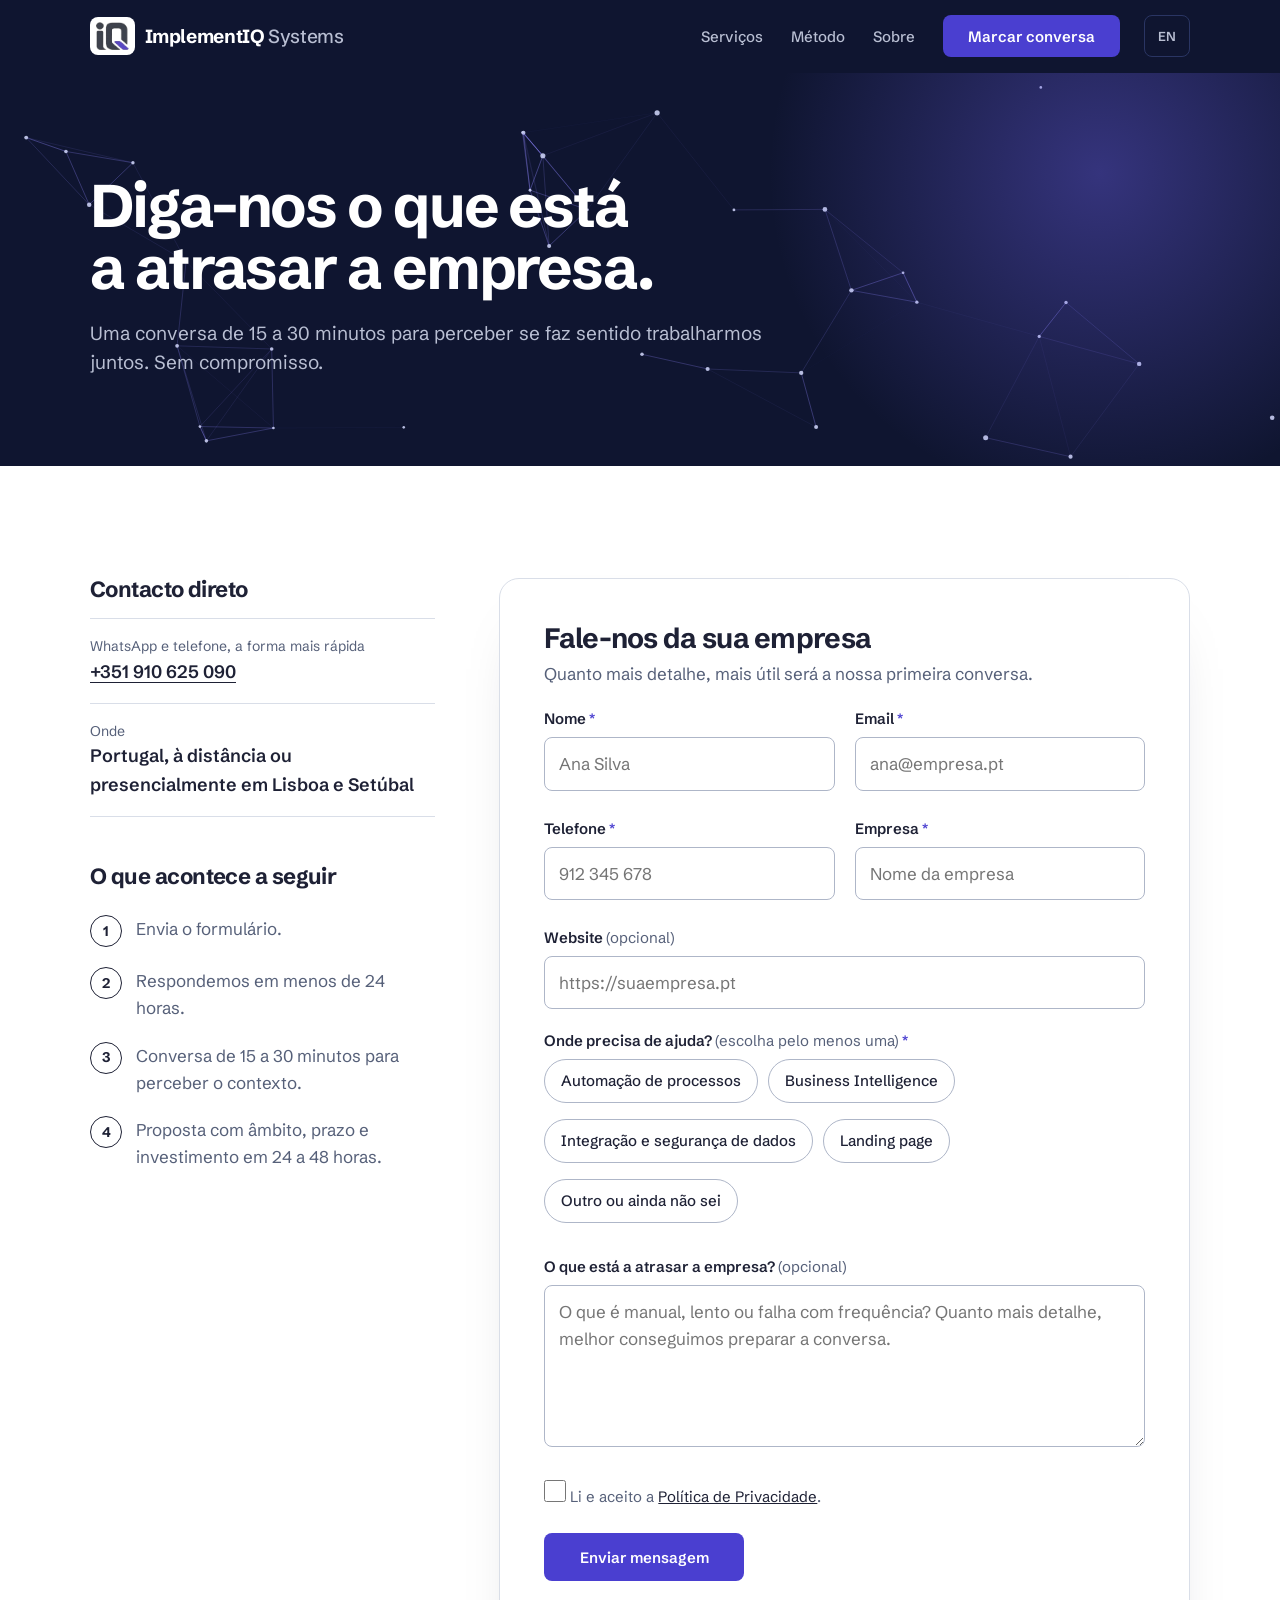
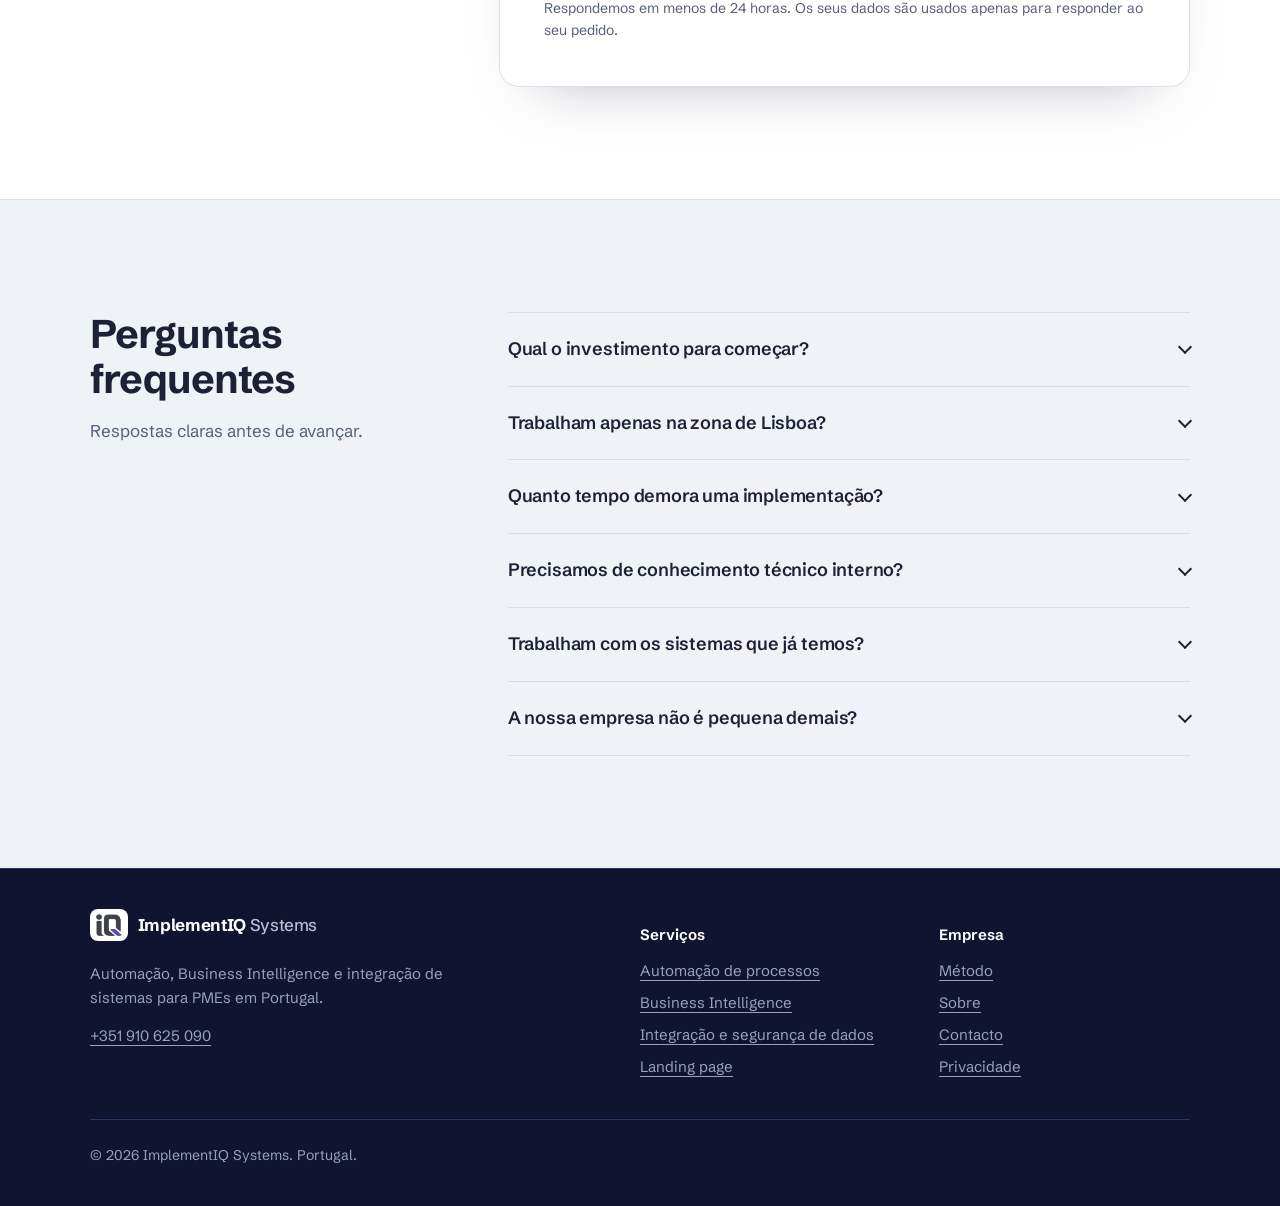
==== contacto.html @ 06e4355f "Redesign do site: várias páginas, formulário e rede animada Páginas: início, serviços, método, sobre" ====
<!DOCTYPE html>
<html lang="pt-PT">
<head>
    <meta charset="UTF-8">
    <meta name="viewport" content="width=device-width, initial-scale=1.0">

    <title data-pt="Contacto | ImplementIQ Systems" data-en="Contact | ImplementIQ Systems">Contacto | ImplementIQ Systems</title>

    <meta name="description" content="Peça uma conversa de 15 a 30 minutos, sem compromisso. Resposta em menos de 24 horas." data-pt="Peça uma conversa de 15 a 30 minutos, sem compromisso. Resposta em menos de 24 horas." data-en="Ask for a 15 to 30 minute conversation, no commitment. Reply within 24 hours.">
    <meta name="theme-color" content="#0f1530">

    <meta property="og:type" content="website">
    <meta property="og:site_name" content="ImplementIQ Systems">
    <meta property="og:locale" content="pt_PT">
    <meta property="og:title" content="Contacto | ImplementIQ Systems" data-pt="Contacto | ImplementIQ Systems" data-en="Contact | ImplementIQ Systems">
    <meta property="og:description" content="Peça uma conversa de 15 a 30 minutos, sem compromisso. Resposta em menos de 24 horas." data-pt="Peça uma conversa de 15 a 30 minutos, sem compromisso. Resposta em menos de 24 horas." data-en="Ask for a 15 to 30 minute conversation, no commitment. Reply within 24 hours.">

    <script>document.documentElement.classList.add("js");</script>
    <link rel="preload" href="fonts/schibsted-grotesk-latin-wght-normal.woff2" as="font" type="font/woff2" crossorigin>
    <link rel="stylesheet" href="style.css">
    <link rel="icon" type="image/svg+xml" href="favicon.svg">
</head>
<body>

<a class="skip-link" href="#conteudo" data-pt="Saltar para o conteúdo" data-en="Skip to content">Saltar para o conteúdo</a>

<header class="site-header" id="siteHeader">
    <div class="wrap nav">
        <a href="index.html" class="brand" aria-label="ImplementIQ Systems">
            <img src="img/logo-mark.png" alt="" width="85" height="73">
            <span>ImplementIQ <span class="sys">Systems</span></span>
        </a>

        <ul class="nav-links" id="navLinks">
            <li><a href="servicos.html" data-pt="Serviços" data-en="Services">Serviços</a></li>
            <li><a href="metodo.html" data-pt="Método" data-en="Method">Método</a></li>
            <li><a href="sobre.html" data-pt="Sobre" data-en="About">Sobre</a></li>
            <li><a href="contacto.html#formulario" class="btn btn-primary" data-pt="Marcar conversa" data-en="Book a call">Marcar conversa</a></li>
        </ul>

        <div class="nav-tools">
            <button class="lang-toggle" id="langToggle" type="button" aria-label="Switch to English">EN</button>
            <button class="menu-btn" id="menuBtn" type="button" aria-expanded="false" aria-controls="navLinks" aria-label="Abrir menu">
                <svg width="22" height="22" viewBox="0 0 24 24" fill="none" stroke="currentColor" stroke-width="2" stroke-linecap="round" aria-hidden="true">
                    <line x1="3" y1="7" x2="21" y2="7"/><line x1="3" y1="12" x2="21" y2="12"/><line x1="3" y1="17" x2="21" y2="17"/>
                </svg>
            </button>
        </div>
    </div>
</header>

<main id="conteudo">
<section class="hero page-hero">
    <canvas class="net" aria-hidden="true"></canvas>
    <div class="hero-glow" aria-hidden="true"></div>
    <div class="wrap">
        <h1 class="enter" data-pt="Diga-nos o que está a atrasar a empresa." data-en="Tell us what is slowing your company down.">Diga-nos o que está a atrasar a empresa.</h1>
        <p class="page-lead enter" style="--d:0.12s" data-pt="Uma conversa de 15 a 30 minutos para perceber se faz sentido trabalharmos juntos. Sem compromisso." data-en="A 15 to 30 minute conversation to see if it makes sense to work together. No commitment.">Uma conversa de 15 a 30 minutos para perceber se faz sentido trabalharmos juntos. Sem compromisso.</p>
    </div>
</section>

<section class="section" style="border-top:0" id="formulario">
    <div class="wrap contact-grid">
        <aside class="contact-aside reveal">
            <h2 data-pt="Contacto direto" data-en="Direct contact">Contacto direto</h2>
            <ul class="direct">
                <li><small data-pt="WhatsApp e telefone, a forma mais rápida" data-en="WhatsApp and phone, the fastest way">WhatsApp e telefone, a forma mais rápida</small><a href="https://wa.me/351910625090?text=Ol%C3%A1!%20Vim%20pelo%20site%20da%20ImplementIQ%20Systems%20e%20gostaria%20de%20agendar%20uma%20conversa." data-href-pt="https://wa.me/351910625090?text=Ol%C3%A1!%20Vim%20pelo%20site%20da%20ImplementIQ%20Systems%20e%20gostaria%20de%20agendar%20uma%20conversa." data-href-en="https://wa.me/351910625090?text=Hello!%20I%20found%20ImplementIQ%20Systems%20online%20and%20would%20like%20to%20schedule%20a%20conversation." target="_blank" rel="noopener noreferrer">+351 910 625 090</a></li>
                <li><small data-pt="Onde" data-en="Where">Onde</small><span class="v" data-pt="Portugal, à distância ou presencialmente em Lisboa e Setúbal" data-en="Portugal, remotely or in person in Lisbon and Setúbal">Portugal, à distância ou presencialmente em Lisboa e Setúbal</span></li>
            </ul>

            <h2 data-pt="O que acontece a seguir" data-en="What happens next">O que acontece a seguir</h2>
            <ol class="next-steps">
                <li data-pt="Envia o formulário." data-en="You send the form.">Envia o formulário.</li>
                <li data-pt="Respondemos em menos de 24 horas." data-en="We reply within 24 hours.">Respondemos em menos de 24 horas.</li>
                <li data-pt="Conversa de 15 a 30 minutos para perceber o contexto." data-en="A 15 to 30 minute conversation to understand the context.">Conversa de 15 a 30 minutos para perceber o contexto.</li>
                <li data-pt="Proposta com âmbito, prazo e investimento em 24 a 48 horas." data-en="A proposal with scope, timeline and investment within 24 to 48 hours.">Proposta com âmbito, prazo e investimento em 24 a 48 horas.</li>
            </ol>
        </aside>

        <div class="form-card reveal" style="--d:0.1s">
            <form id="contactForm" class="form" method="POST" action="https://formspree.io/f/SEU_ID" data-endpoint="https://formspree.io/f/SEU_ID" novalidate>
                <h2 data-pt="Fale-nos da sua empresa" data-en="Tell us about your company">Fale-nos da sua empresa</h2>
                <p class="sub" data-pt="Quanto mais detalhe, mais útil será a nossa primeira conversa." data-en="The more detail you give us, the more useful our first call will be.">Quanto mais detalhe, mais útil será a nossa primeira conversa.</p>

                <input type="hidden" name="_subject" value="Novo pedido de conversa (site ImplementIQ)">

                <div class="field-row">
                    <div class="field">
                        <label for="nome"><span data-pt="Nome" data-en="Name">Nome</span> <span class="req" aria-hidden="true">*</span></label>
                        <input id="nome" name="nome" type="text" autocomplete="name" required data-placeholder-pt="Ana Silva" data-placeholder-en="Jane Smith" placeholder="Ana Silva">
                        <p class="field-error" id="nome-error" role="alert"></p>
                    </div>
                    <div class="field">
                        <label for="email"><span data-pt="Email" data-en="Email">Email</span> <span class="req" aria-hidden="true">*</span></label>
                        <input id="email" name="email" type="email" autocomplete="email" required data-placeholder-pt="ana@empresa.pt" data-placeholder-en="jane@company.com" placeholder="ana@empresa.pt">
                        <p class="field-error" id="email-error" role="alert"></p>
                    </div>
                </div>
                <div class="field-row">
                    <div class="field">
                        <label for="telefone"><span data-pt="Telefone" data-en="Phone">Telefone</span> <span class="req" aria-hidden="true">*</span></label>
                        <input id="telefone" name="telefone" type="tel" autocomplete="tel" required data-placeholder-pt="912 345 678" data-placeholder-en="+351 912 345 678" placeholder="912 345 678">
                        <p class="field-error" id="telefone-error" role="alert"></p>
                    </div>
                    <div class="field">
                        <label for="empresa"><span data-pt="Empresa" data-en="Company">Empresa</span> <span class="req" aria-hidden="true">*</span></label>
                        <input id="empresa" name="empresa" type="text" autocomplete="organization" required data-placeholder-pt="Nome da empresa" data-placeholder-en="Company name" placeholder="Nome da empresa">
                        <p class="field-error" id="empresa-error" role="alert"></p>
                    </div>
                </div>
                    <div class="field">
                        <label for="website"><span data-pt="Website" data-en="Website">Website</span> <span class="opt" data-pt="(opcional)" data-en="(optional)">(opcional)</span></label>
                        <input id="website" name="website" type="url" autocomplete="url" inputmode="url" data-placeholder-pt="https://suaempresa.pt" data-placeholder-en="https://yourcompany.com" placeholder="https://suaempresa.pt">
                        <p class="field-error" id="website-error" role="alert"></p>
                    </div>

                <fieldset>
                    <legend><span data-pt="Onde precisa de ajuda?" data-en="Where do you need help?">Onde precisa de ajuda?</span> <span class="opt" data-pt="(escolha pelo menos uma)" data-en="(choose at least one)">(escolha pelo menos uma)</span> <span class="req" aria-hidden="true">*</span></legend>
                    <div class="chips">
                            <label class="chip"><input type="checkbox" name="servico" value="Automação de processos" data-key="automacao"><span data-pt="Automação de processos" data-en="Process automation">Automação de processos</span></label>
                            <label class="chip"><input type="checkbox" name="servico" value="Business Intelligence" data-key="bi"><span data-pt="Business Intelligence" data-en="Business Intelligence">Business Intelligence</span></label>
                            <label class="chip"><input type="checkbox" name="servico" value="Integração e segurança de dados" data-key="integracao"><span data-pt="Integração e segurança de dados" data-en="Data integration and security">Integração e segurança de dados</span></label>
                            <label class="chip"><input type="checkbox" name="servico" value="Landing page" data-key="website"><span data-pt="Landing page" data-en="Landing page">Landing page</span></label>
                            <label class="chip"><input type="checkbox" name="servico" value="Outro ou ainda não sei" data-key="outro"><span data-pt="Outro ou ainda não sei" data-en="Other or not sure yet">Outro ou ainda não sei</span></label>
                    </div>
                    <p class="field-error" id="servico-error" role="alert"></p>
                </fieldset>

                <div class="field">
                    <label for="mensagem"><span data-pt="O que está a atrasar a empresa?" data-en="What is slowing your company down?">O que está a atrasar a empresa?</span> <span class="opt" data-pt="(opcional)" data-en="(optional)">(opcional)</span></label>
                    <textarea id="mensagem" name="mensagem" rows="5" data-placeholder-pt="O que é manual, lento ou falha com frequência? Quanto mais detalhe, melhor conseguimos preparar a conversa." data-placeholder-en="What is manual, slow or breaking often? The more detail, the better we can prepare the call." placeholder="O que é manual, lento ou falha com frequência? Quanto mais detalhe, melhor conseguimos preparar a conversa."></textarea>
                </div>

                <!-- Campo isco: pessoas não o veem; robôs preenchem-no e o envio é descartado -->
                <input class="hp" type="text" name="_gotcha" tabindex="-1" autocomplete="off" aria-hidden="true">

                <label class="consent">
                    <input type="checkbox" id="consentimento" name="consentimento" value="sim" required>
                    <span data-pt="Li e aceito a <a href=&quot;privacidade.html&quot;>Política de Privacidade</a>." data-en="I have read and accept the <a href=&quot;privacidade.html&quot;>Privacy Policy</a>.">Li e aceito a <a href="privacidade.html">Política de Privacidade</a>.</span>
                </label>
                <p class="field-error" id="consentimento-error" role="alert"></p>

                <div class="form-actions">
                    <button class="btn btn-primary" type="submit" data-pt="Enviar mensagem" data-en="Send message">Enviar mensagem</button>
                </div>
                <p class="form-status" id="formStatus" role="status" aria-live="polite"></p>
                <p class="form-note" data-pt="Respondemos em menos de 24 horas. Os seus dados são usados apenas para responder ao seu pedido." data-en="We reply within 24 hours. Your details are used only to answer your request.">Respondemos em menos de 24 horas. Os seus dados são usados apenas para responder ao seu pedido.</p>
            </form>

            <div class="form-done" id="formDone" hidden tabindex="-1">
                <h2 data-pt="Mensagem enviada." data-en="Message sent.">Mensagem enviada.</h2>
                <p data-pt="Obrigado. Respondemos em menos de 24 horas. Se for urgente, fale connosco por WhatsApp." data-en="Thank you. We reply within 24 hours. If it is urgent, talk to us on WhatsApp.">Obrigado. Respondemos em menos de 24 horas. Se for urgente, fale connosco por WhatsApp.</p>
                <a class="btn btn-ghost" href="index.html" data-pt="Voltar ao início" data-en="Back to home">Voltar ao início</a>
            </div>
        </div>
    </div>
</section>

<section class="section band faq" id="perguntas">
    <div class="wrap split">
        <div class="split-head reveal">
            <h2 data-pt="Perguntas frequentes" data-en="Frequently asked questions">Perguntas frequentes</h2>
            <p data-pt="Respostas claras antes de avançar." data-en="Clear answers before you move forward.">Respostas claras antes de avançar.</p>
        </div>
        <div>
            <details class="reveal">
                <summary><span data-pt="Qual o investimento para começar?" data-en="What investment is needed to get started?">Qual o investimento para começar?</span></summary>
                <p class="answer" data-pt="Depende da complexidade e do âmbito. Depois da conversa inicial, apresentamos uma proposta com investimento claro e fases definidas. Trabalhamos desde automações pontuais até implementações mais abrangentes."
                   data-en="It depends on complexity and scope. After the initial conversation, we present a proposal with a clear investment and defined phases. We work from specific automations to more comprehensive implementations.">Depende da complexidade e do âmbito. Depois da conversa inicial, apresentamos uma proposta com investimento claro e fases definidas. Trabalhamos desde automações pontuais até implementações mais abrangentes.</p>
            </details>
            <details class="reveal">
                <summary><span data-pt="Trabalham apenas na zona de Lisboa?" data-en="Do you only work in the Lisbon area?">Trabalham apenas na zona de Lisboa?</span></summary>
                <p class="answer" data-pt="Não. Trabalhamos à distância com empresas em todo o país: reuniões por videochamada, implementação remota e contacto direto por WhatsApp ou email. Na zona de Lisboa e Setúbal, as reuniões presenciais são uma opção."
                   data-en="No. We work remotely with companies across the country: video meetings, remote implementation and direct contact by WhatsApp or email. In the Lisbon and Setúbal area, in-person meetings are an option.">Não. Trabalhamos à distância com empresas em todo o país: reuniões por videochamada, implementação remota e contacto direto por WhatsApp ou email. Na zona de Lisboa e Setúbal, as reuniões presenciais são uma opção.</p>
            </details>
            <details class="reveal">
                <summary><span data-pt="Quanto tempo demora uma implementação?" data-en="How long does an implementation take?">Quanto tempo demora uma implementação?</span></summary>
                <p class="answer" data-pt="Depende da complexidade. Automações pontuais: 2 a 4 semanas. Implementações de BI: 3 a 6 semanas. Projetos mais abrangentes: 6 a 12 semanas. Sempre com entregas faseadas e cronograma definido à partida."
                   data-en="It depends on complexity. Specific automations: 2 to 4 weeks. BI implementations: 3 to 6 weeks. Larger projects: 6 to 12 weeks. Always with phased deliveries and a timeline set upfront.">Depende da complexidade. Automações pontuais: 2 a 4 semanas. Implementações de BI: 3 a 6 semanas. Projetos mais abrangentes: 6 a 12 semanas. Sempre com entregas faseadas e cronograma definido à partida.</p>
            </details>
            <details class="reveal">
                <summary><span data-pt="Precisamos de conhecimento técnico interno?" data-en="Do we need internal technical knowledge?">Precisamos de conhecimento técnico interno?</span></summary>
                <p class="answer" data-pt="Não. Entregamos sistemas prontos a usar e formamos a equipa para os utilizar bem. A ideia é que tudo seja intuitivo, sem ser preciso perceber de código ou de infraestrutura."
                   data-en="No. We deliver ready-to-use systems and train your team to use them well. The idea is that everything is intuitive, with no need to understand code or infrastructure.">Não. Entregamos sistemas prontos a usar e formamos a equipa para os utilizar bem. A ideia é que tudo seja intuitivo, sem ser preciso perceber de código ou de infraestrutura.</p>
            </details>
            <details class="reveal">
                <summary><span data-pt="Trabalham com os sistemas que já temos?" data-en="Do you work with the systems we already have?">Trabalham com os sistemas que já temos?</span></summary>
                <p class="answer" data-pt="Sim. A maioria das implementações passa por integrar ferramentas existentes. O objetivo é fazê-las comunicar entre si e tirar mais partido do que já funciona, sem substituir tudo desnecessariamente."
                   data-en="Yes. Most implementations involve integrating existing tools. The goal is to make them talk to each other and get more out of what already works, without replacing everything unnecessarily.">Sim. A maioria das implementações passa por integrar ferramentas existentes. O objetivo é fazê-las comunicar entre si e tirar mais partido do que já funciona, sem substituir tudo desnecessariamente.</p>
            </details>
            <details class="reveal">
                <summary><span data-pt="A nossa empresa não é pequena demais?" data-en="Isn't our company too small?">A nossa empresa não é pequena demais?</span></summary>
                <p class="answer" data-pt="Se tem 3 ou mais colaboradores e o dia-a-dia inclui tarefas repetitivas que consomem tempo, provavelmente não. Trabalhamos muitas vezes com equipas de 5 a 50 pessoas. Na conversa inicial percebemos juntos se faz sentido avançar agora."
                   data-en="If you have 3 or more employees and your day-to-day includes repetitive, time-consuming tasks, probably not. We often work with teams of 5 to 50 people. In the initial conversation we work out together whether it makes sense to proceed now.">Se tem 3 ou mais colaboradores e o dia-a-dia inclui tarefas repetitivas que consomem tempo, provavelmente não. Trabalhamos muitas vezes com equipas de 5 a 50 pessoas. Na conversa inicial percebemos juntos se faz sentido avançar agora.</p>
            </details>
        </div>
    </div>
</section>
</main>

<footer class="footer">
    <div class="wrap">
        <div class="footer-grid">
            <div>
                <a href="index.html" class="brand" aria-label="ImplementIQ Systems">
                    <img src="img/logo-mark.png" alt="" width="85" height="73" loading="lazy">
                    <span>ImplementIQ <span class="sys">Systems</span></span>
                </a>
                <p data-pt="Automação, Business Intelligence e integração de sistemas para PMEs em Portugal." data-en="Automation, Business Intelligence and systems integration for SMEs in Portugal.">Automação, Business Intelligence e integração de sistemas para PMEs em Portugal.</p>
                <p><a href="tel:+351910625090">+351 910 625 090</a></p>
            </div>
            <nav aria-label="Serviços">
                <p class="footer-title" data-pt="Serviços" data-en="Services">Serviços</p>
                <ul>
                    <li><a href="servicos.html#automacao" data-pt="Automação de processos" data-en="Process automation">Automação de processos</a></li>
                    <li><a href="servicos.html#bi" data-pt="Business Intelligence" data-en="Business Intelligence">Business Intelligence</a></li>
                    <li><a href="servicos.html#integracao" data-pt="Integração e segurança de dados" data-en="Data integration and security">Integração e segurança de dados</a></li>
                    <li><a href="pack.html" data-pt="Landing page" data-en="Landing page">Landing page</a></li>
                </ul>
            </nav>
            <nav aria-label="Empresa">
                <p class="footer-title" data-pt="Empresa" data-en="Company">Empresa</p>
                <ul>
                    <li><a href="metodo.html" data-pt="Método" data-en="Method">Método</a></li>
                    <li><a href="sobre.html" data-pt="Sobre" data-en="About">Sobre</a></li>
                    <li><a href="contacto.html" data-pt="Contacto" data-en="Contact">Contacto</a></li>
                    <li><a href="privacidade.html" data-pt="Privacidade" data-en="Privacy">Privacidade</a></li>
                </ul>
            </nav>
        </div>
        <p class="footer-legal">© <span class="year"></span> ImplementIQ Systems. Portugal.</p>
    </div>
</footer>

<script src="core.js"></script>
<script src="net.js"></script>
<script src="form.js"></script>
</body>
</html>
---- style.css ----
/* ==========================================================================
   ImplementIQ Systems
   Estrutura do ficheiro:
   1. Fonte e variáveis (cores, medidas)
   2. Base (reset, tipografia, foco)
   3. Componentes reutilizáveis (botões, layout em duas colunas)
   4. Cabeçalho
   5. Hero e diagrama
   6. Secções: sinais, serviços, método, equipa, FAQ, contacto, rodapé
   7. Movimento (entrada ao deslizar)
   8. Página do Pack
   9. Responsivo e movimento reduzido
   ========================================================================== */

/* 1. Fonte e variáveis ----------------------------------------------------- */

/* A fonte é servida pelo próprio site (pasta fonts/). Não há pedidos ao Google,
   o que também evita o problema de RGPD de enviar o IP do visitante. */
@font-face {
    font-family: "Schibsted Grotesk";
    src: url("fonts/schibsted-grotesk-latin-wght-normal.woff2") format("woff2");
    font-weight: 400 900;
    font-style: normal;
    font-display: swap;
}

:root {
    /* Duas famílias de cor: "night" (azul escuro, para hero, contacto e rodapé)
       e "paper" (claro, para ler). O índigo é a cor de ligação e de ação. */
    --ink: #1e2135;
    --muted: #566079;
    --line: #d9dee8;
    --band: #eff2f7;
    --paper: #ffffff;

    --night: #0f1530;
    --night-2: #161e40;
    --night-line: #2a3563;
    --night-text: #b9bfd3;

    --accent: #4a3fd0;
    --accent-dark: #3a30b0;
    --accent-soft: #8b83f5;
    --tint: #c9cef2;
    --wire: #c3c9d8;

    --font: "Schibsted Grotesk", system-ui, -apple-system, "Segoe UI", Roboto, sans-serif;

    --max: 1180px;
    --gutter: clamp(20px, 4vw, 40px);
    --section-y: clamp(64px, 9vw, 112px);
    --header-h: 72px;
}

/* 2. Base ------------------------------------------------------------------ */

*,
*::before,
*::after { box-sizing: border-box; }

html {
    scroll-behavior: smooth;
    scroll-padding-top: calc(var(--header-h) + 16px);
    -webkit-text-size-adjust: 100%;
    background: var(--night);
}

body {
    margin: 0;
    font: 400 1.0625rem/1.6 var(--font);
    color: var(--ink);
    background: var(--paper);
    -webkit-font-smoothing: antialiased;
    text-rendering: optimizeLegibility;
}

img, svg { max-width: 100%; }

h1, h2, h3, p, ul, ol, dl, dd, figure { margin: 0; }

h1, h2, h3 { text-wrap: balance; }

h2 {
    font-size: clamp(1.75rem, 3.2vw, 2.5rem);
    line-height: 1.12;
    letter-spacing: -0.025em;
    font-weight: 700;
}

h3 {
    font-size: 1.25rem;
    line-height: 1.25;
    letter-spacing: -0.015em;
    font-weight: 650;
}

a { color: inherit; }

/* Foco visível para quem navega com teclado */
:focus-visible {
    outline: 3px solid var(--accent);
    outline-offset: 3px;
    border-radius: 4px;
}

.site-header :focus-visible,
.hero :focus-visible,
.contact :focus-visible,
.footer :focus-visible,
.tile-dark :focus-visible { outline-color: #fff; }

.wrap {
    width: 100%;
    max-width: var(--max);
    margin-inline: auto;
    padding-inline: var(--gutter);
}

.skip-link {
    position: absolute;
    left: var(--gutter);
    top: -100px;
    z-index: 100;
    background: #fff;
    color: var(--ink);
    padding: 10px 16px;
    border-radius: 6px;
    font-weight: 600;
    text-decoration: none;
}

.skip-link:focus { top: 12px; }

/* 3. Componentes ----------------------------------------------------------- */

.btn {
    display: inline-flex;
    align-items: center;
    justify-content: center;
    min-height: 48px;
    padding: 0 24px;
    border: 1.5px solid transparent;
    border-radius: 8px;
    font: 600 0.9375rem/1 var(--font);
    text-decoration: none;
    cursor: pointer;
    transition: background-color 0.15s, color 0.15s, border-color 0.15s;
}

.btn-primary { background: var(--accent); color: #fff; }
.btn-primary:hover { background: var(--accent-dark); }

.btn-ghost { border-color: var(--ink); color: var(--ink); background: transparent; }
.btn-ghost:hover { background: var(--ink); color: #fff; }

/* Sobre fundo escuro o botão secundário inverte as cores */
.hero .btn-ghost { border-color: rgba(255, 255, 255, 0.4); color: #fff; }
.hero .btn-ghost:hover { background: #fff; border-color: #fff; color: var(--night); }

.btn-light { background: #fff; color: var(--night); }
.btn-light:hover { background: #e6e8f7; }

.link {
    font-weight: 600;
    text-decoration: underline;
    text-decoration-thickness: 1.5px;
    text-underline-offset: 4px;
}

.link:hover { color: var(--accent); }

.section {
    padding-block: var(--section-y);
    border-top: 1px solid var(--line);
}

.section.band { background: var(--band); }

.section-head { max-width: 40em; }

.section-head p { margin-top: 16px; color: var(--muted); }

/* Duas colunas: título à esquerda, conteúdo à direita */
.split {
    display: grid;
    grid-template-columns: minmax(0, 4fr) minmax(0, 8fr);
    gap: clamp(32px, 6vw, 88px);
}

.split-head { align-self: start; }

/* Em ecrãs largos o título acompanha a leitura da coluna da direita */
@media (min-width: 901px) {
    .split-head { position: sticky; top: calc(var(--header-h) + 32px); }
}

.split-head h2 { margin-bottom: 16px; }

.split-head p {
    color: var(--muted);
    max-width: 28em;
}

/* 4. Cabeçalho ------------------------------------------------------------- */

.site-header {
    position: sticky;
    top: 0;
    z-index: 50;
    background: var(--night);
    color: #fff;
    border-bottom: 1px solid transparent;
    transition: border-color 0.2s;
}

.site-header.scrolled { border-bottom-color: var(--night-line); }

.nav {
    display: flex;
    align-items: center;
    justify-content: space-between;
    gap: 24px;
    height: var(--header-h);
}

.brand {
    display: inline-flex;
    align-items: center;
    gap: 10px;
    text-decoration: none;
    white-space: nowrap;
    font-size: 1.1875rem;
    font-weight: 700;
    letter-spacing: -0.02em;
}

/* O logótipo tem tinta escura; sobre fundo escuro vai numa pastilha clara */
.brand img {
    display: block;
    height: 38px;
    width: auto;
    padding: 5px 6px;
    background: #fff;
    border-radius: 8px;
}

.brand .sys { font-weight: 500; color: var(--night-text); }

.nav-links {
    display: flex;
    align-items: center;
    gap: 28px;
    margin-left: auto;
    list-style: none;
    padding: 0;
}

.nav-links a:not(.btn) {
    font-size: 0.9375rem;
    font-weight: 500;
    color: var(--night-text);
    text-decoration: none;
    transition: color 0.15s;
}

.nav-links a:not(.btn):hover { color: #fff; }

.nav-links .btn { min-height: 42px; }

.site-header .link { color: #fff; }
.site-header .link:hover { color: var(--tint); }

.nav-tools { display: flex; align-items: center; gap: 8px; }

.lang-toggle {
    min-height: 42px;
    min-width: 46px;
    padding: 0 12px;
    border: 1.5px solid var(--night-line);
    border-radius: 8px;
    background: transparent;
    color: var(--night-text);
    font: 600 0.8125rem/1 var(--font);
    cursor: pointer;
    transition: border-color 0.15s, color 0.15s;
}

.lang-toggle:hover { border-color: #fff; color: #fff; }

.menu-btn {
    display: none;
    width: 46px;
    height: 42px;
    padding: 0;
    border: 1.5px solid var(--night-line);
    border-radius: 8px;
    background: transparent;
    color: #fff;
    cursor: pointer;
}

/* 5. Hero e diagrama ------------------------------------------------------- */

.hero {
    position: relative;
    overflow: hidden;
    padding-top: clamp(48px, 8vw, 104px);
    background: var(--night);
    color: #fff;
}

/* Rede de pontos animada (desenhada por net.js) atrás do texto do hero */
.net {
    position: absolute;
    inset: 0;
    width: 100%;
    height: 100%;
    pointer-events: none;
}

/* Mancha de luz índigo que respira atrás do texto */
.hero-glow {
    position: absolute;
    top: -260px;
    right: -180px;
    width: 720px;
    height: 720px;
    background: radial-gradient(circle, rgba(110, 98, 240, 0.4), transparent 65%);
    pointer-events: none;
    animation: drift 16s ease-in-out infinite alternate;
}

.hero > .wrap { position: relative; }

h1 {
    font-size: clamp(2.4rem, 5.6vw, 4.5rem);
    line-height: 1.03;
    letter-spacing: -0.035em;
    font-weight: 700;
}

.hero h1 { max-width: 16em; color: #fff; }

.hero h1 .soft { color: #a9afe8; }

/* Parágrafo à esquerda, botões à direita, alinhados pela base */
.hero-side {
    display: flex;
    flex-wrap: wrap;
    align-items: flex-end;
    justify-content: space-between;
    gap: 24px 48px;
    margin-top: clamp(24px, 3vw, 36px);
}

.hero-side p {
    max-width: 30em;
    color: var(--night-text);
    font-size: 1.1875rem;
    line-height: 1.55;
}

.hero-actions {
    display: flex;
    flex-wrap: wrap;
    gap: 12px;
}

.hero-figure {
    margin-top: clamp(40px, 6vw, 72px);
    padding-bottom: clamp(48px, 7vw, 88px);
}

.console {
    padding: 0 clamp(16px, 2.6vw, 32px) clamp(20px, 3vw, 32px);
    border: 1px solid var(--night-line);
    border-radius: 16px;
    background: rgba(22, 30, 64, 0.75);
    box-shadow: 0 30px 80px -30px rgba(0, 0, 0, 0.6);
}

.console-bar {
    display: flex;
    align-items: center;
    gap: 10px;
    padding-block: 14px;
    margin-bottom: clamp(16px, 2.4vw, 28px);
    border-bottom: 1px solid var(--night-line);
    font-size: 0.8125rem;
    color: #9aa2bb;
}

.console-bar .dot {
    width: 9px;
    height: 9px;
    border-radius: 50%;
    background: var(--accent-soft);
    animation: blink 2.4s ease-in-out infinite;
}

.hero-figure figcaption {
    margin-top: 18px;
    font-size: 0.875rem;
    color: #9aa2bb;
}

.diagram { display: block; width: 100%; height: auto; }
.diagram-m { display: none; max-width: 420px; margin-inline: auto; }

.diagram text { font-family: var(--font); }

.wire { fill: none; stroke: var(--night-line); stroke-width: 1.5; stroke-dasharray: 4 5; }

.node rect { fill: var(--night); stroke: #3a4580; stroke-width: 1.5; }
.node text { fill: #fff; font-size: 16px; font-weight: 500; }
.diagram-m .node text { font-size: 13px; }

.panel { fill: var(--night); stroke: #4a548f; stroke-width: 1.5; }
.panel-title { fill: #fff; font-size: 16px; font-weight: 700; }
.diagram-m .panel-title { font-size: 13px; }
.kpi { fill: var(--night-2); animation: shimmer 3.2s ease-in-out infinite; }
.kpi:nth-of-type(2) { animation-delay: 0.5s; }
.kpi:nth-of-type(3) { animation-delay: 1s; }
.baseline { stroke: var(--night-line); stroke-width: 1.5; }
.bar { fill: #3d4690; }
.bar.hot { fill: var(--accent-soft); }

/* Sequência do diagrama (só CSS e SMIL, sem JavaScript):
   1. as ligações desenham-se, 2. o nó central acende, 3. o painel enche,
   4. ficam a circular dados pelas ligações e as barras oscilam. */
.flow {
    fill: none;
    stroke: var(--accent-soft);
    stroke-width: 2.5;
    stroke-linecap: round;
    stroke-dasharray: 1;
    stroke-dashoffset: 1;
    animation: draw 1s cubic-bezier(0.3, 0.6, 0.2, 1) both;
}

.f1 { animation-delay: 0.3s; }
.f2 { animation-delay: 0.45s; }
.f3 { animation-delay: 0.6s; }
.f4 { animation-delay: 0.75s; }
.f5 { animation-delay: 0.9s; }
.flow.trunk { animation-delay: 1.5s; animation-duration: 0.6s; }

.hub {
    fill: var(--accent-soft);
    stroke: var(--night);
    stroke-width: 3;
    animation: appear 0.3s ease-out 1.4s both;
}

.pulse {
    fill: none;
    stroke: var(--accent-soft);
    stroke-width: 2;
    opacity: 0;
    transform-box: fill-box;
    transform-origin: center;
    animation: ping 2.6s ease-out 2.2s infinite;
}

.packet { fill: #fff; filter: drop-shadow(0 0 4px rgba(139, 131, 245, 0.95)); }

.bar {
    transform-box: fill-box;
    transform-origin: bottom;
    animation:
        grow 0.5s cubic-bezier(0.3, 0.6, 0.2, 1) calc(2.1s + var(--i) * 0.09s) both,
        breathe calc(3.2s + var(--i) * 0.4s) ease-in-out calc(3s + var(--i) * 0.25s) infinite;
}

@keyframes draw { from { stroke-dashoffset: 1; } to { stroke-dashoffset: 0; } }
@keyframes appear { from { opacity: 0; } to { opacity: 1; } }
@keyframes grow { from { transform: scaleY(0); } to { transform: scaleY(1); } }
@keyframes breathe { 0%, 100% { transform: scaleY(1); } 50% { transform: scaleY(0.84); } }
@keyframes ping { 0% { transform: scale(1); opacity: 0.8; } 100% { transform: scale(3.4); opacity: 0; } }
@keyframes shimmer { 0%, 100% { opacity: 1; } 50% { opacity: 0.45; } }
@keyframes blink { 0%, 100% { opacity: 1; } 50% { opacity: 0.35; } }
@keyframes drift { to { transform: translate(-120px, 90px) scale(1.12); } }
@keyframes fadeup { from { opacity: 0; transform: translateY(22px); } to { opacity: 1; transform: none; } }

/* Entrada do texto do hero ao carregar a página */
.hero .enter { animation: fadeup 0.8s cubic-bezier(0.2, 0.7, 0.2, 1) var(--d, 0s) both; }

/* 6. Secções --------------------------------------------------------------- */

/* Sinais: três cartões */
.signals {
    display: grid;
    grid-template-columns: repeat(3, minmax(0, 1fr));
    gap: 20px;
    margin-top: 48px;
    padding: 0;
    list-style: none;
}

.signals li {
    padding: 28px;
    border: 1px solid var(--line);
    border-radius: 16px;
    background: var(--band);
    transition: border-color 0.2s, background-color 0.2s;
}

.signals li:hover { border-color: var(--accent); background: #fff; }

.sig-ico {
    display: grid;
    place-items: center;
    width: 48px;
    height: 48px;
    margin-bottom: 20px;
    border-radius: 12px;
    background: var(--night);
    color: var(--accent-soft);
}

.sig-ico svg { width: 24px; height: 24px; }

.signals h3 { font-size: 1.25rem; margin-bottom: 10px; }

.signals p { color: var(--muted); }

.fit {
    margin-top: 40px;
    padding-top: 28px;
    border-top: 2px solid var(--ink);
    padding-right: 18%;
    font-size: 1.1875rem;
}

/* Serviços: grelha de blocos com ilustração */
.bento {
    display: grid;
    grid-template-columns: repeat(2, minmax(0, 1fr));
    gap: 20px;
    margin-top: 48px;
}

.tile {
    display: flex;
    flex-direction: column;
    gap: 28px;
    padding: clamp(24px, 3vw, 36px);
    border: 1px solid var(--line);
    border-radius: 20px;
    background: #fff;
    /* Cores usadas pelas ilustrações (mudam no bloco escuro) */
    --art-bg: var(--band);
    --art-node: #fff;
    --art-stroke: var(--wire);
    --art-text: var(--ink);
    --art-line: var(--accent);
    --art-wire: var(--wire);
    --art-bar: var(--tint);
    --art-hot: var(--accent);
    --art-packet: var(--accent);
    transition: border-color 0.2s, box-shadow 0.2s;
}

.tile:hover { border-color: var(--accent); box-shadow: 0 18px 40px -24px rgba(74, 63, 208, 0.45); }

.tile-wide {
    grid-column: 1 / -1;
    flex-direction: row;
    align-items: center;
    gap: clamp(24px, 4vw, 56px);
}

.tile-wide .tile-copy,
.tile-wide .tile-art { flex: 1 1 0; min-width: 0; }

.tile-wide .tile-art { margin-top: 0; align-self: center; }

.tile-dark {
    background: var(--night);
    border-color: var(--night);
    color: #fff;
    --art-bg: var(--night-2);
    --art-node: var(--night);
    --art-stroke: #3a4580;
    --art-text: #fff;
    --art-line: var(--accent-soft);
    --art-wire: var(--night-line);
    --art-packet: #fff;
}

.tile-dark:hover { border-color: var(--accent-soft); box-shadow: 0 18px 40px -20px rgba(15, 21, 48, 0.8); }

.tile-copy h3 { font-size: clamp(1.375rem, 2.4vw, 1.75rem); margin-bottom: 8px; }

.tile-label { margin-top: 18px; font-size: 0.875rem; font-weight: 650; }

.tile-copy p:not(.tile-label) { margin-top: 2px; color: var(--muted); }

.tile-dark .tile-copy p:not(.tile-label) { color: var(--night-text); }

.tile-art {
    margin-top: auto;
    padding: 20px;
    border-radius: 14px;
    background: var(--art-bg);
}

.tile-art svg { display: block; width: 100%; height: auto; }

.tile-art text {
    fill: var(--art-text);
    font-family: var(--font);
    font-size: 15px;
    font-weight: 600;
}

.art-node { fill: var(--art-node); stroke: var(--art-stroke); stroke-width: 1.5; }
.art-wire { fill: none; stroke: var(--art-wire); stroke-width: 1.5; stroke-dasharray: 4 5; }
.art-line { fill: none; stroke: var(--art-line); stroke-width: 2.5; stroke-linecap: round; stroke-linejoin: round; }
.art-base { stroke: var(--art-wire); stroke-width: 1.5; }
.art-bar { fill: var(--art-bar); }
.art-bar.hot { fill: var(--art-hot); }
.art-accent { fill: var(--accent); stroke: none; }
.tile-art .art-accent-text { fill: #fff; }
.tile-art .packet { fill: var(--art-packet); }

/* As ilustrações dos blocos animam quando o bloco entra no ecrã (classe .in) */
.js .tile .draw { stroke-dasharray: 1; stroke-dashoffset: 1; }
.js .tile.in .draw { animation: draw 1.1s cubic-bezier(0.3, 0.6, 0.2, 1) 0.3s both; }

.js .tile .t-bar { transform-box: fill-box; transform-origin: bottom; transform: scaleY(0); }

.js .tile.in .t-bar {
    animation:
        grow 0.6s cubic-bezier(0.3, 0.6, 0.2, 1) calc(0.2s + var(--i) * 0.08s) both,
        breathe calc(3.4s + var(--i) * 0.35s) ease-in-out calc(1.6s + var(--i) * 0.2s) infinite;
}

.services-note {
    display: flex;
    flex-wrap: wrap;
    align-items: baseline;
    gap: 8px 24px;
    margin-top: 40px;
}

.services-note p { max-width: 44em; color: var(--muted); }

/* Método */
.steps { list-style: none; padding: 0; }

.step {
    position: relative;
    display: grid;
    grid-template-columns: 40px minmax(0, 1fr);
    gap: 0 24px;
    padding-bottom: 36px;
}

.step:not(:last-child)::after {
    content: "";
    position: absolute;
    left: 19.25px;
    top: 46px;
    bottom: 6px;
    width: 1.5px;
    background: var(--line);
    transform-origin: top;
}

.step-num {
    display: grid;
    place-items: center;
    width: 40px;
    height: 40px;
    border: 1.5px solid var(--ink);
    border-radius: 50%;
    background: var(--paper);
    font-size: 0.9375rem;
    font-weight: 700;
    transition: background-color 0.4s, color 0.4s, border-color 0.4s;
}

.step-body {
    display: grid;
    grid-template-columns: minmax(0, 210px) minmax(0, 1fr);
    gap: 6px 32px;
    padding-top: 6px;
}

.step-meta {
    margin-top: 4px;
    font-size: 0.9375rem;
    font-weight: 600;
    color: var(--accent);
}

.step-body > p { color: var(--muted); max-width: 34em; }

.timeframes { margin-top: 20px; padding-top: 32px; border-top: 1px solid var(--line); }

.timeframes table { width: 100%; max-width: 560px; margin-top: 16px; border-collapse: collapse; }

.timeframes td { padding: 14px 24px 14px 0; border-top: 1px solid var(--line); }
.timeframes tr:last-child td { border-bottom: 1px solid var(--line); }
.timeframes td:last-child { padding-right: 0; font-weight: 650; font-variant-numeric: tabular-nums; }

/* Equipa */
.people { display: grid; grid-template-columns: 1fr 1fr; gap: 48px; }

.person img {
    display: block;
    width: 168px;
    height: 168px;
    object-fit: cover;
    border-radius: 12px;
    background: var(--band);
}

.person h3 { margin-top: 24px; font-size: 1.375rem; }

.person .role {
    margin: 2px 0 14px;
    font-size: 0.9375rem;
    font-weight: 600;
    color: var(--accent);
}

.person p:not(.role) { color: var(--muted); max-width: 30em; margin-bottom: 16px; }

/* FAQ */
.faq details { border-top: 1px solid var(--line); }
.faq details:last-child { border-bottom: 1px solid var(--line); }

.faq summary {
    display: flex;
    align-items: center;
    justify-content: space-between;
    gap: 24px;
    padding: 22px 0;
    font-size: 1.125rem;
    font-weight: 600;
    letter-spacing: -0.01em;
    cursor: pointer;
    list-style: none;
}

.faq summary::-webkit-details-marker { display: none; }

.faq summary::after {
    content: "";
    flex: none;
    width: 10px;
    height: 10px;
    margin-top: -4px;
    border-right: 2px solid var(--ink);
    border-bottom: 2px solid var(--ink);
    transform: rotate(45deg);
    transition: transform 0.2s;
}

.faq details[open] summary::after { transform: rotate(225deg); margin-top: 4px; }

.faq summary:hover { color: var(--accent); }

.faq .answer { padding: 0 0 24px; color: var(--muted); max-width: 42em; }

/* Contacto */
.contact {
    position: relative;
    overflow: hidden;
    padding-block: var(--section-y);
    background: var(--night);
    color: #fff;
}

.contact::before {
    content: "";
    position: absolute;
    left: -200px;
    bottom: -320px;
    width: 640px;
    height: 640px;
    background: radial-gradient(circle, rgba(110, 98, 240, 0.28), transparent 65%);
    pointer-events: none;
}

.contact > .wrap { position: relative; }

.contact h2 { color: #fff; font-size: clamp(2rem, 3.6vw, 3rem); letter-spacing: -0.03em; }

.contact .split-head p { color: var(--night-text); margin-bottom: 28px; }

.contact dl { align-self: start; border-bottom: 1px solid var(--night-line); }

.contact .row {
    display: grid;
    grid-template-columns: 160px minmax(0, 1fr);
    gap: 16px;
    padding-block: 20px;
    border-top: 1px solid var(--night-line);
}

.contact dt { color: #9aa2bb; font-size: 0.9375rem; padding-top: 3px; }

.contact dd { font-size: 1.25rem; font-weight: 500; }

.contact dd a { text-underline-offset: 5px; text-decoration-thickness: 1.5px; }

.contact dd a:hover { color: var(--tint); }

/* Rodapé */
.footer {
    padding-block: 40px;
    background: var(--night);
    border-top: 1px solid var(--night-line);
    font-size: 0.9375rem;
    color: #9aa2bb;
}

.footer-inner {
    display: flex;
    flex-wrap: wrap;
    align-items: center;
    justify-content: space-between;
    gap: 16px 32px;
}

.footer .brand { color: #fff; font-size: 1.0625rem; }
.footer .brand img { height: 32px; }

.footer nav { display: flex; gap: 24px; }
.footer a { text-underline-offset: 4px; }
.footer a:hover { color: #fff; }

/* 7. Movimento: entrada ao deslizar ---------------------------------------- */

/* Só escondemos os elementos se o JavaScript estiver ativo (classe .js no
   <html>). Sem JavaScript o conteúdo aparece logo, sem animação. */
.js .reveal {
    opacity: 0;
    transform: translateY(24px);
    transition:
        opacity 0.7s ease var(--d, 0s),
        transform 0.7s cubic-bezier(0.2, 0.7, 0.2, 1) var(--d, 0s);
}

.js .reveal.in { opacity: 1; transform: none; }

/* A linha do método desenha-se e o número acende quando o passo aparece */
.js .step:not(:last-child)::after {
    transform: scaleY(0);
    transition: transform 0.9s ease 0.25s;
}

.js .step.in:not(:last-child)::after { transform: scaleY(1); }

.js .step.in .step-num { background: var(--night); border-color: var(--night); color: #fff; }

/* 8. Página do Pack -------------------------------------------------------- */

.pack-hero { padding-block: clamp(48px, 8vw, 104px); }

.pack-layout {
    display: grid;
    grid-template-columns: minmax(0, 6fr) minmax(0, 5fr);
    gap: clamp(32px, 6vw, 88px);
    align-items: start;
}

.pack-layout h1 { font-size: clamp(2.25rem, 4.2vw, 3.25rem); margin-bottom: 24px; }

.pack-layout .lead { color: var(--muted); font-size: 1.1875rem; max-width: 32em; margin-bottom: 32px; }

.pack-note { margin-top: 16px; font-size: 0.875rem; color: var(--muted); }

.pack-price { padding-bottom: 24px; }

.pack-price .from { display: block; font-size: 0.9375rem; color: var(--muted); }

.pack-price .amount {
    display: block;
    font-size: clamp(3.5rem, 8vw, 5.5rem);
    line-height: 1;
    font-weight: 700;
    letter-spacing: -0.04em;
}

.pack-price .once { display: block; margin-top: 6px; color: var(--muted); }

.pack-list { list-style: none; padding: 0; border-bottom: 1px solid var(--line); }

.pack-list li { padding: 14px 0; border-top: 1px solid var(--line); font-weight: 500; }

.pack-back { margin-top: 32px; }

/* 9. Responsivo e movimento reduzido --------------------------------------- */

@media (max-width: 1000px) {
    .signals { grid-template-columns: minmax(0, 1fr); }
}

@media (max-width: 900px) {
    .split,
    .pack-layout { grid-template-columns: minmax(0, 1fr); }

    .split-head { margin-bottom: 8px; }

    .step-body { grid-template-columns: minmax(0, 1fr); }

    .bento { grid-template-columns: minmax(0, 1fr); }
    .tile-wide { flex-direction: column; align-items: stretch; }
}

@media (max-width: 860px) {
    .menu-btn { display: inline-flex; align-items: center; justify-content: center; }

    .nav-links {
        display: none;
        position: absolute;
        top: var(--header-h);
        left: 0;
        right: 0;
        flex-direction: column;
        align-items: stretch;
        gap: 0;
        padding: 8px var(--gutter) 24px;
        background: var(--night);
        border-bottom: 1px solid var(--night-line);
    }

    .nav-links.open { display: flex; }

    .nav-links li { border-top: 1px solid var(--night-line); }
    .nav-links li:first-child { border-top: 0; }

    .nav-links a:not(.btn) { display: block; padding: 14px 0; font-size: 1.0625rem; }

    .nav-links li:last-child { padding-top: 16px; border-top: 0; }

    .nav-links .btn { width: 100%; min-height: 48px; }

    .nav { gap: 12px; }
    .nav-tools { margin-left: auto; }
}

@media (max-width: 480px) {
    .brand { font-size: 1.0625rem; gap: 8px; }
    .brand img { height: 34px; }
    .nav-tools { gap: 6px; }
}

@media (max-width: 720px) {
    .diagram-d { display: none; }
    .diagram-m { display: block; }

    .people { grid-template-columns: minmax(0, 1fr); gap: 40px; }

    .contact .row { grid-template-columns: minmax(0, 1fr); gap: 4px; }

    .footer-inner { flex-direction: column; align-items: flex-start; }

    .hero-glow { width: 480px; height: 480px; top: -200px; right: -200px; }
}

/* 10. Várias páginas ------------------------------------------------------- */

/* Página atual no menu */
.nav-links a[aria-current="page"] {
    color: #fff;
    text-decoration: underline;
    text-decoration-color: var(--accent-soft);
    text-decoration-thickness: 2px;
    text-underline-offset: 10px;
}

/* Cabeçalho das páginas interiores: o mesmo hero, mais baixo */
.page-hero { padding-bottom: clamp(48px, 7vw, 88px); }

.page-hero h1 { max-width: 18em; font-size: clamp(2.2rem, 4.8vw, 3.75rem); }

.page-lead {
    margin-top: 20px;
    max-width: 36em;
    color: var(--night-text);
    font-size: 1.1875rem;
    line-height: 1.55;
}

/* Ligação "ver mais" dentro dos blocos e das secções */
.tile-link { display: inline-block; margin-top: 22px; }
.tile-dark .link:hover { color: var(--tint); }

.more { margin-top: 32px; }

/* Lista "o que construímos" nos blocos de serviço */
.tile-list { margin: 8px 0 0; padding: 0; list-style: none; }

.tile-list li {
    position: relative;
    padding: 6px 0 6px 24px;
    color: var(--muted);
}

.tile-dark .tile-list li { color: var(--night-text); }

.tile-list li::before {
    content: "";
    position: absolute;
    left: 0;
    top: 1.05em;
    width: 12px;
    height: 2px;
    background: var(--accent);
}

.tile-dark .tile-list li::before { background: var(--accent-soft); }

.tile-copy h2 { font-size: clamp(1.5rem, 2.6vw, 2rem); letter-spacing: -0.025em; margin-bottom: 8px; }

/* Página de serviços: blocos largos empilhados, a alternar de lado */
.stack { display: grid; gap: 20px; margin-top: 0; }
.stack .tile-wide:nth-child(even) { flex-direction: row-reverse; }

.price-note { margin-top: 18px; font-weight: 650; color: var(--ink); }

/* Pequeno resumo do método na página inicial */
.mini-steps {
    display: grid;
    grid-template-columns: repeat(4, minmax(0, 1fr));
    gap: 24px;
    margin-top: 48px;
    padding: 0;
    list-style: none;
}

.mini-steps li { padding-top: 20px; border-top: 2px solid var(--ink); }

.mini-steps .n { display: block; margin-bottom: 8px; font-size: 0.9375rem; font-weight: 700; color: var(--accent); }

.mini-steps h3 { font-size: 1.25rem; }

.mini-steps p { margin-top: 4px; color: var(--muted); }

/* Equipa em versão curta */
.team-mini { display: flex; flex-wrap: wrap; gap: 24px 48px; margin-top: 40px; }

.team-mini .m { display: flex; align-items: center; gap: 18px; }

.team-mini img {
    width: 88px;
    height: 88px;
    object-fit: cover;
    border-radius: 12px;
    background: var(--band);
}

.team-mini strong { display: block; font-size: 1.125rem; letter-spacing: -0.01em; }
.team-mini span { color: var(--muted); }

/* Faixa final de chamada para a ação */
.cta {
    position: relative;
    overflow: hidden;
    padding-block: var(--section-y);
    background: var(--night);
    color: #fff;
}

.cta::before {
    content: "";
    position: absolute;
    right: -220px;
    top: -300px;
    width: 640px;
    height: 640px;
    background: radial-gradient(circle, rgba(110, 98, 240, 0.3), transparent 65%);
    pointer-events: none;
}

.cta .wrap {
    position: relative;
    display: flex;
    flex-wrap: wrap;
    align-items: center;
    justify-content: space-between;
    gap: 28px 48px;
}

.cta h2 { max-width: 16em; color: #fff; font-size: clamp(1.875rem, 3.4vw, 2.75rem); letter-spacing: -0.03em; }

.cta p { max-width: 34em; margin-top: 14px; color: var(--night-text); }

.cta-actions { display: flex; flex-wrap: wrap; gap: 12px; }

.cta .btn-ghost { border-color: rgba(255, 255, 255, 0.4); color: #fff; }
.cta .btn-ghost:hover { background: #fff; border-color: #fff; color: var(--night); }

/* Página de contacto */
.contact-grid {
    display: grid;
    grid-template-columns: minmax(0, 4fr) minmax(0, 8fr);
    gap: clamp(32px, 5vw, 72px);
    align-items: start;
}

.contact-aside h2 { font-size: 1.375rem; margin-bottom: 16px; }

.direct { margin: 0 0 48px; padding: 0; list-style: none; border-top: 1px solid var(--line); }

.direct li { padding: 16px 0; border-bottom: 1px solid var(--line); }

.direct small { display: block; color: var(--muted); font-size: 0.875rem; }

.direct a { font-size: 1.125rem; font-weight: 600; text-underline-offset: 4px; }

.direct span.v { font-size: 1.125rem; font-weight: 600; }

.next-steps { margin: 0; padding: 0; list-style: none; counter-reset: n; }

.next-steps li {
    display: grid;
    grid-template-columns: 32px minmax(0, 1fr);
    gap: 14px;
    padding: 10px 0;
    color: var(--muted);
    counter-increment: n;
}

.next-steps li::before {
    content: counter(n);
    display: grid;
    place-items: center;
    width: 32px;
    height: 32px;
    border: 1.5px solid var(--ink);
    border-radius: 50%;
    color: var(--ink);
    font-size: 0.875rem;
    font-weight: 700;
}

.form-card {
    padding: clamp(24px, 4vw, 44px);
    border: 1px solid var(--line);
    border-radius: 20px;
    background: #fff;
    box-shadow: 0 30px 60px -40px rgba(15, 21, 48, 0.35);
}

.form-card h2 { font-size: 1.75rem; }

.form-card .sub { margin-top: 6px; color: var(--muted); }

.field-row { display: grid; grid-template-columns: repeat(2, minmax(0, 1fr)); gap: 0 20px; }

.field { margin-top: 20px; min-width: 0; }

.form label,
.form legend { display: block; margin-bottom: 6px; padding: 0; font-size: 0.9375rem; font-weight: 600; }

.req { color: var(--accent); }
.opt { font-weight: 400; color: var(--muted); }

.form input[type="text"],
.form input[type="email"],
.form input[type="tel"],
.form input[type="url"],
.form textarea {
    width: 100%;
    min-height: 48px;
    padding: 12px 14px;
    border: 1.5px solid #aeb6c8;
    border-radius: 8px;
    background: #fff;
    color: var(--ink);
    font: inherit;
}

.form textarea { min-height: 140px; resize: vertical; }

.form input:focus,
.form textarea:focus { outline: 3px solid var(--accent); outline-offset: 1px; border-color: var(--accent); }

.form [aria-invalid="true"] { border-color: #c2261f; }

.field-error { margin-top: 6px; color: #b3261e; font-size: 0.875rem; font-weight: 500; }

.form fieldset { margin: 20px 0 0; padding: 0; border: 0; min-width: 0; }

.chips { display: flex; flex-wrap: wrap; gap: 10px; }

.chip { position: relative; }

.chip input { position: absolute; opacity: 0; pointer-events: none; }

.chip span {
    display: inline-flex;
    align-items: center;
    min-height: 44px;
    padding: 0 16px;
    border: 1.5px solid #aeb6c8;
    border-radius: 999px;
    font-weight: 500;
    cursor: pointer;
    transition: background-color 0.15s, border-color 0.15s, color 0.15s;
}

.chip:hover span { border-color: var(--accent); }

.chip input:checked + span { background: var(--accent); border-color: var(--accent); color: #fff; }

.chip input:focus-visible + span { outline: 3px solid var(--accent); outline-offset: 3px; }

.consent { display: flex; align-items: flex-start; gap: 12px; margin-top: 24px; font-weight: 400 !important; color: var(--muted); }

.consent input { flex: none; width: 22px; height: 22px; margin: 2px 0 0; accent-color: var(--accent); }

.consent a { color: var(--ink); }

/* Campo isco contra robôs: fora do ecrã e ignorado por pessoas */
.hp { position: absolute; left: -9999px; width: 1px; height: 1px; opacity: 0; }

.form-actions { display: flex; flex-wrap: wrap; align-items: center; gap: 12px 20px; margin-top: 24px; }

.form-actions .btn { min-width: 200px; }

.form-actions .btn[disabled] { opacity: 0.6; cursor: wait; }

.form-note { margin-top: 16px; font-size: 0.875rem; color: var(--muted); }

.form-status { margin-top: 16px; font-weight: 600; }
.form-status.err { color: #b3261e; }

.form-done { padding: 8px 0; }
.form-done h2 { font-size: 1.75rem; }
.form-done p { margin-top: 10px; color: var(--muted); max-width: 32em; }
.form-done .btn { margin-top: 24px; }

/* Texto corrido (política de privacidade) */
.prose { max-width: 46em; }
.prose h2 { margin: 44px 0 12px; font-size: 1.5rem; }
.prose h2:first-child { margin-top: 0; }
.prose p, .prose li { color: var(--muted); }
.prose p + p { margin-top: 12px; }
.prose ul { margin: 12px 0 0; padding-left: 1.2em; }
.prose a { color: var(--ink); }

/* Rodapé com colunas */
.footer-grid {
    display: grid;
    grid-template-columns: minmax(0, 2fr) repeat(2, minmax(0, 1fr));
    gap: 32px 48px;
}

.footer-grid p { margin-top: 14px; max-width: 26em; }

.footer-title { margin-bottom: 12px; color: #fff; font-size: 0.9375rem; font-weight: 650; }

.footer ul { display: grid; gap: 8px; margin: 0; padding: 0; list-style: none; }

.footer-grid nav { display: block; }

.footer-legal {
    margin-top: 40px;
    padding-top: 24px;
    border-top: 1px solid var(--night-line);
    font-size: 0.875rem;
}

.fit-plain { max-width: 38em; font-size: 1.1875rem; }

/* Botão do desenho do website: "acena" para mostrar onde fica a ação principal */
.cta-btn { transform-box: fill-box; transform-origin: center; animation: nudge 2.6s ease-in-out infinite; }

@keyframes nudge { 0%, 100% { transform: scale(1); } 50% { transform: scale(1.08); } }

@media (max-width: 900px) {
    .contact-grid { grid-template-columns: minmax(0, 1fr); }
    .mini-steps { grid-template-columns: repeat(2, minmax(0, 1fr)); }
    .stack .tile-wide:nth-child(even) { flex-direction: column; }
    .footer-grid { grid-template-columns: minmax(0, 1fr) minmax(0, 1fr); }
    .footer-grid > :first-child { grid-column: 1 / -1; }
}

@media (max-width: 560px) {
    .field-row { grid-template-columns: minmax(0, 1fr); }
    .mini-steps { grid-template-columns: minmax(0, 1fr); }
    .form-actions .btn { width: 100%; }
}

@media (prefers-reduced-motion: reduce) {
    html { scroll-behavior: auto; }

    .hero-glow,
    .console-bar .dot,
    .kpi,
    .pulse,
    .hero .enter { animation: none; }

    /* Estado final sem animar: ligações desenhadas, barras na altura certa */
    .flow, .hub, .bar, .cta-btn { animation: none; }
    .flow { stroke-dashoffset: 0; }
    .packet, .pulse { display: none; }

    .js .reveal { opacity: 1; transform: none; transition: none; }
    .js .tile .draw { stroke-dashoffset: 0; animation: none; }
    .js .tile .t-bar { transform: none; animation: none; }
    .js .step:not(:last-child)::after { transform: none; transition: none; }

    * { transition-duration: 0.01ms !important; }
}
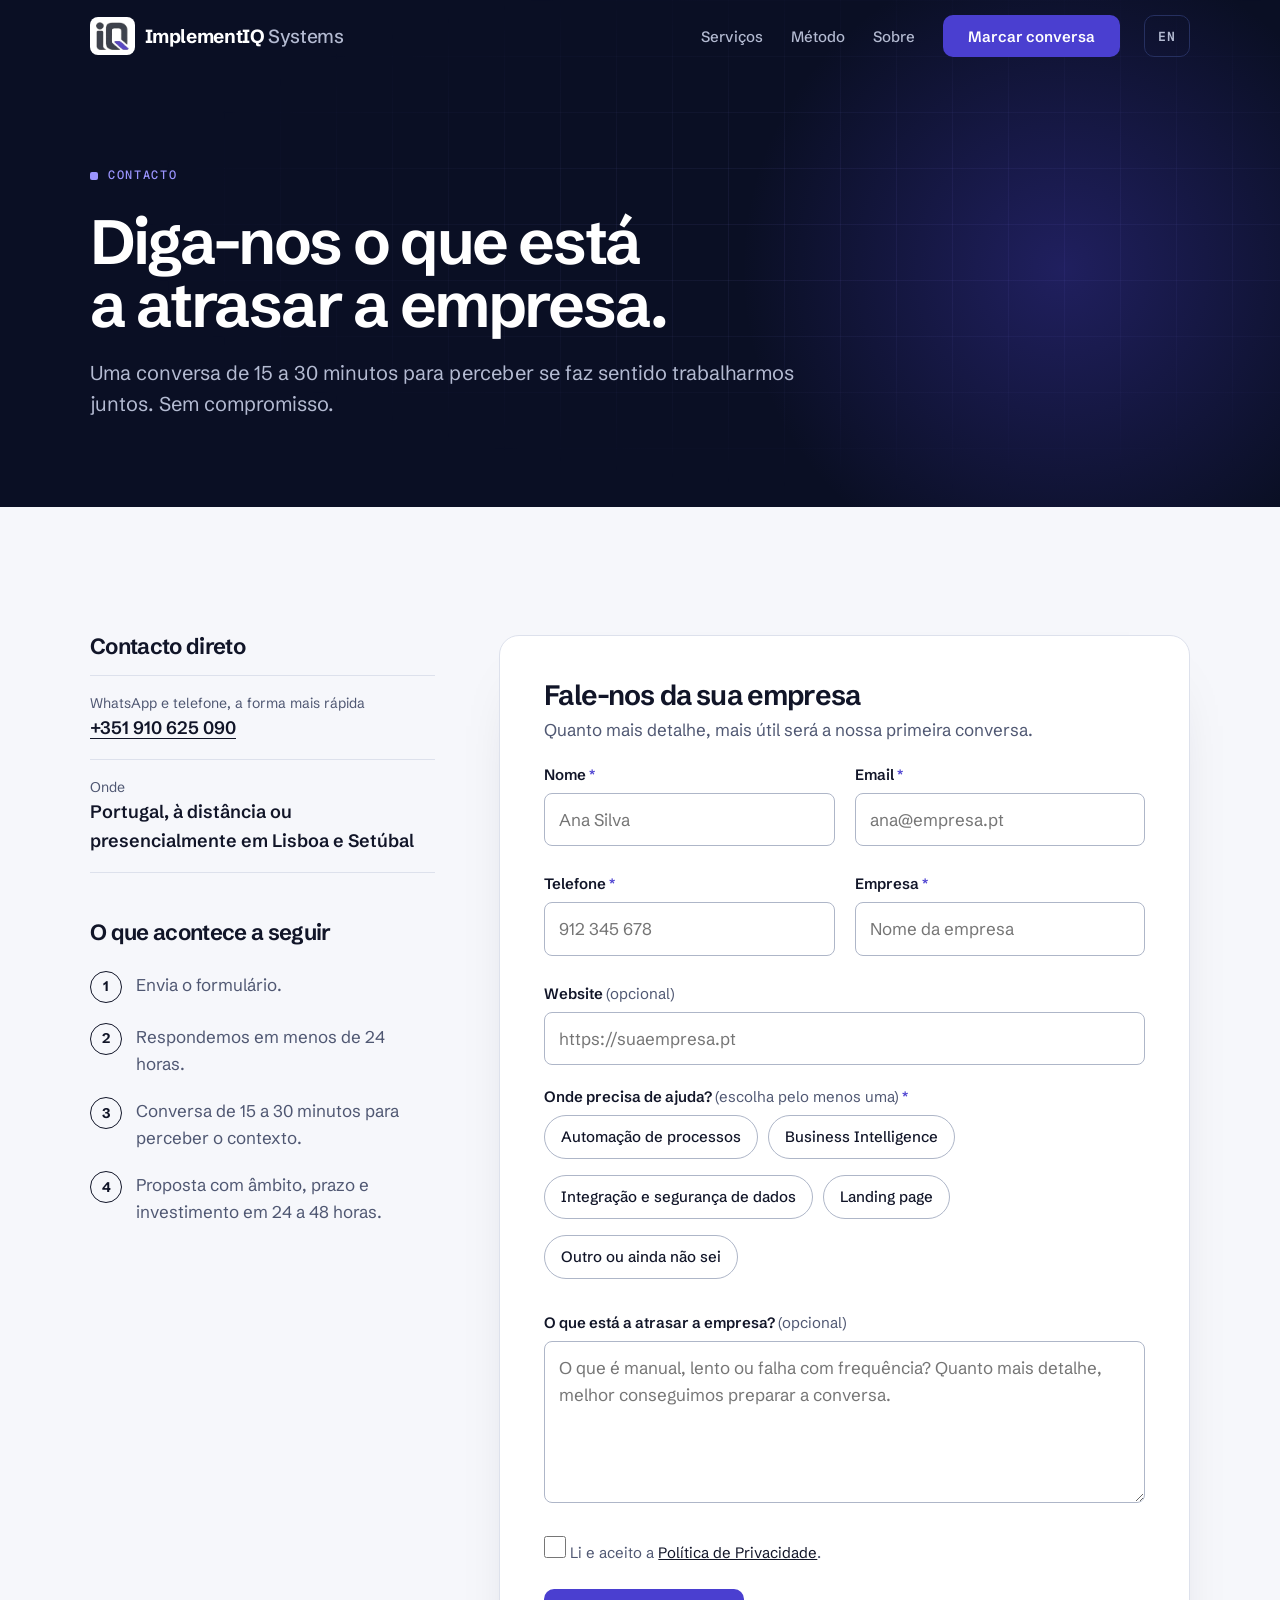
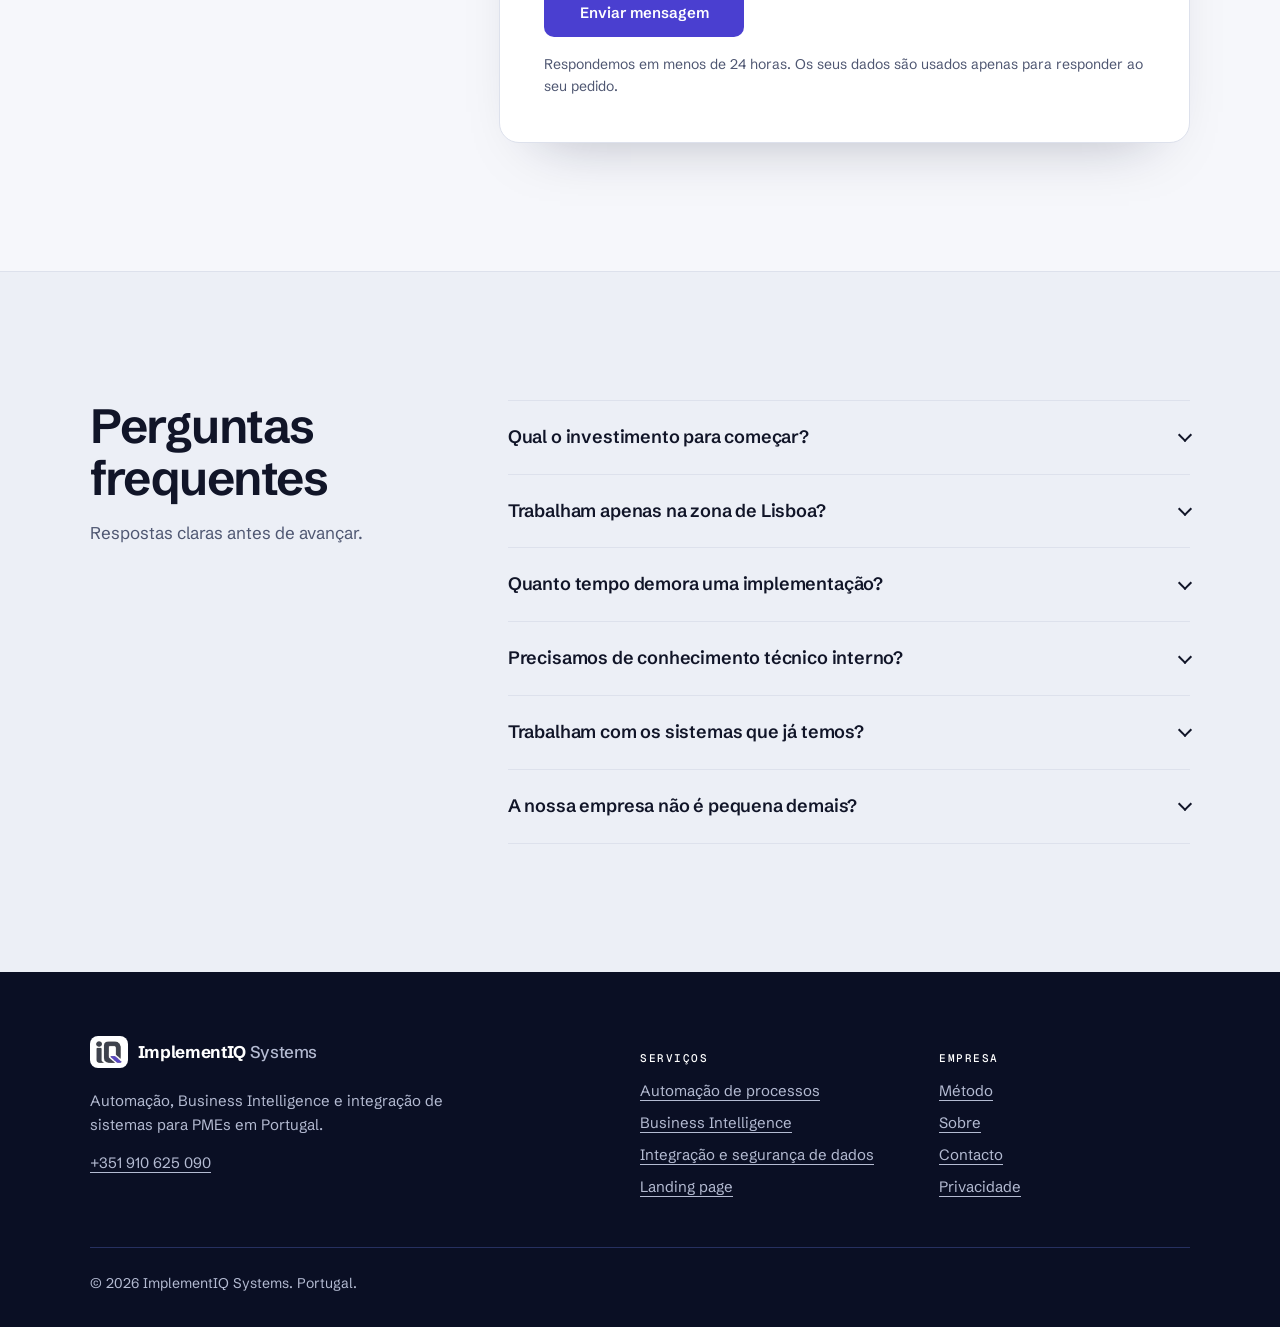
==== commit cd7b8f67: "Nova identidade: tokens, System Flow no hero, secções editoriais, método ligado e estrutura de proje" ====
--- a/contacto.html
+++ b/contacto.html
@@ -7,7 +7,7 @@
     <title data-pt="Contacto | ImplementIQ Systems" data-en="Contact | ImplementIQ Systems">Contacto | ImplementIQ Systems</title>
 
     <meta name="description" content="Peça uma conversa de 15 a 30 minutos, sem compromisso. Resposta em menos de 24 horas." data-pt="Peça uma conversa de 15 a 30 minutos, sem compromisso. Resposta em menos de 24 horas." data-en="Ask for a 15 to 30 minute conversation, no commitment. Reply within 24 hours.">
-    <meta name="theme-color" content="#0f1530">
+    <meta name="theme-color" content="#0a0f24">
 
     <meta property="og:type" content="website">
     <meta property="og:site_name" content="ImplementIQ Systems">
@@ -17,6 +17,7 @@
 
     <script>document.documentElement.classList.add("js");</script>
     <link rel="preload" href="fonts/schibsted-grotesk-latin-wght-normal.woff2" as="font" type="font/woff2" crossorigin>
+    <link rel="preload" href="fonts/geist-mono-latin-wght-normal.woff2" as="font" type="font/woff2" crossorigin>
     <link rel="stylesheet" href="style.css">
     <link rel="icon" type="image/svg+xml" href="favicon.svg">
 </head>
@@ -51,10 +52,10 @@
 
 <main id="conteudo">
 <section class="hero page-hero">
-    <canvas class="net" aria-hidden="true"></canvas>
     <div class="hero-glow" aria-hidden="true"></div>
     <div class="wrap">
-        <h1 class="enter" data-pt="Diga-nos o que está a atrasar a empresa." data-en="Tell us what is slowing your company down.">Diga-nos o que está a atrasar a empresa.</h1>
+        <p class="eyebrow enter" data-pt="Contacto" data-en="Contact">Contacto</p>
+        <h1 class="enter" style="--d:0.06s" data-pt="Diga-nos o que está a atrasar a empresa." data-en="Tell us what is slowing your company down.">Diga-nos o que está a atrasar a empresa.</h1>
         <p class="page-lead enter" style="--d:0.12s" data-pt="Uma conversa de 15 a 30 minutos para perceber se faz sentido trabalharmos juntos. Sem compromisso." data-en="A 15 to 30 minute conversation to see if it makes sense to work together. No commitment.">Uma conversa de 15 a 30 minutos para perceber se faz sentido trabalharmos juntos. Sem compromisso.</p>
     </div>
 </section>
@@ -170,8 +171,8 @@
             </details>
             <details class="reveal">
                 <summary><span data-pt="Trabalham apenas na zona de Lisboa?" data-en="Do you only work in the Lisbon area?">Trabalham apenas na zona de Lisboa?</span></summary>
-                <p class="answer" data-pt="Não. Trabalhamos à distância com empresas em todo o país: reuniões por videochamada, implementação remota e contacto direto por WhatsApp ou email. Na zona de Lisboa e Setúbal, as reuniões presenciais são uma opção."
-                   data-en="No. We work remotely with companies across the country: video meetings, remote implementation and direct contact by WhatsApp or email. In the Lisbon and Setúbal area, in-person meetings are an option.">Não. Trabalhamos à distância com empresas em todo o país: reuniões por videochamada, implementação remota e contacto direto por WhatsApp ou email. Na zona de Lisboa e Setúbal, as reuniões presenciais são uma opção.</p>
+                <p class="answer" data-pt="Não. Trabalhamos à distância com empresas em Portugal: reuniões por videochamada, implementação remota e contacto direto por WhatsApp ou email. Na zona de Lisboa e Setúbal, as reuniões presenciais são uma opção."
+                   data-en="No. We work remotely with companies in Portugal: video meetings, remote implementation and direct contact by WhatsApp or email. In the Lisbon and Setúbal area, in-person meetings are an option.">Não. Trabalhamos à distância com empresas em Portugal: reuniões por videochamada, implementação remota e contacto direto por WhatsApp ou email. Na zona de Lisboa e Setúbal, as reuniões presenciais são uma opção.</p>
             </details>
             <details class="reveal">
                 <summary><span data-pt="Quanto tempo demora uma implementação?" data-en="How long does an implementation take?">Quanto tempo demora uma implementação?</span></summary>
@@ -190,8 +191,8 @@
             </details>
             <details class="reveal">
                 <summary><span data-pt="A nossa empresa não é pequena demais?" data-en="Isn't our company too small?">A nossa empresa não é pequena demais?</span></summary>
-                <p class="answer" data-pt="Se tem 3 ou mais colaboradores e o dia-a-dia inclui tarefas repetitivas que consomem tempo, provavelmente não. Trabalhamos muitas vezes com equipas de 5 a 50 pessoas. Na conversa inicial percebemos juntos se faz sentido avançar agora."
-                   data-en="If you have 3 or more employees and your day-to-day includes repetitive, time-consuming tasks, probably not. We often work with teams of 5 to 50 people. In the initial conversation we work out together whether it makes sense to proceed now.">Se tem 3 ou mais colaboradores e o dia-a-dia inclui tarefas repetitivas que consomem tempo, provavelmente não. Trabalhamos muitas vezes com equipas de 5 a 50 pessoas. Na conversa inicial percebemos juntos se faz sentido avançar agora.</p>
+                <p class="answer" data-pt="Se tem 3 ou mais colaboradores e o dia-a-dia inclui tarefas repetitivas que consomem tempo, provavelmente não. As nossas soluções são pensadas sobretudo para equipas de 5 a 50 pessoas. Na conversa inicial percebemos juntos se faz sentido avançar agora."
+                   data-en="If you have 3 or more employees and your day-to-day includes repetitive, time-consuming tasks, probably not. Our solutions are designed mainly for teams of 5 to 50 people. In the initial conversation we work out together whether it makes sense to proceed now.">Se tem 3 ou mais colaboradores e o dia-a-dia inclui tarefas repetitivas que consomem tempo, provavelmente não. As nossas soluções são pensadas sobretudo para equipas de 5 a 50 pessoas. Na conversa inicial percebemos juntos se faz sentido avançar agora.</p>
             </details>
         </div>
     </div>
@@ -233,7 +234,6 @@
 </footer>
 
 <script src="core.js"></script>
-<script src="net.js"></script>
 <script src="form.js"></script>
 </body>
 </html>
--- a/style.css
+++ b/style.css
@@ -1,21 +1,23 @@
 /* ==========================================================================
    ImplementIQ Systems
    Estrutura do ficheiro:
-   1. Fonte e variáveis (cores, medidas)
+   1. Fontes e design tokens (cores, espaço, raios, sombras, transições)
    2. Base (reset, tipografia, foco)
-   3. Componentes reutilizáveis (botões, layout em duas colunas)
-   4. Cabeçalho
-   5. Hero e diagrama
-   6. Secções: sinais, serviços, método, equipa, FAQ, contacto, rodapé
-   7. Movimento (entrada ao deslizar)
-   8. Página do Pack
-   9. Responsivo e movimento reduzido
+   3. Componentes (botões, etiquetas, cabeçalho)
+   4. Hero e "System Flow" (a assinatura visual do site)
+   5. Secções da página inicial (sinais, serviços, método, projetos, equipa, CTA)
+   6. Páginas interiores (serviços, método, sobre, contacto, privacidade, pack)
+   7. Rodapé
+   8. Movimento (entrada ao deslizar) e responsivo
+   9. Movimento reduzido (prefers-reduced-motion)
    ========================================================================== */
 
-/* 1. Fonte e variáveis ----------------------------------------------------- */
-
-/* A fonte é servida pelo próprio site (pasta fonts/). Não há pedidos ao Google,
-   o que também evita o problema de RGPD de enviar o IP do visitante. */
+/* 1. Fontes e tokens ------------------------------------------------------- */
+
+/* As fontes são servidas pelo próprio site (pasta fonts/). Não há pedidos ao
+   Google, o que também evita o problema de RGPD de enviar o IP do visitante.
+   Duas famílias apenas: Schibsted Grotesk (texto e títulos) e Geist Mono
+   (etiquetas técnicas em maiúsculas). */
 @font-face {
     font-family: "Schibsted Grotesk";
     src: url("fonts/schibsted-grotesk-latin-wght-normal.woff2") format("woff2");
@@ -24,31 +26,73 @@
     font-display: swap;
 }
 
+@font-face {
+    font-family: "Geist Mono";
+    src: url("fonts/geist-mono-latin-wght-normal.woff2") format("woff2");
+    font-weight: 100 900;
+    font-style: normal;
+    font-display: swap;
+}
+
 :root {
-    /* Duas famílias de cor: "night" (azul escuro, para hero, contacto e rodapé)
-       e "paper" (claro, para ler). O índigo é a cor de ligação e de ação. */
-    --ink: #1e2135;
-    --muted: #566079;
-    --line: #d9dee8;
-    --band: #eff2f7;
-    --paper: #ffffff;
-
-    --night: #0f1530;
-    --night-2: #161e40;
-    --night-line: #2a3563;
-    --night-text: #b9bfd3;
-
-    --accent: #4a3fd0;
-    --accent-dark: #3a30b0;
-    --accent-soft: #8b83f5;
-    --tint: #c9cef2;
-    --wire: #c3c9d8;
+    /* Cor: duas famílias. "night" (azul escuro) para hero, CTA e rodapé;
+       claro (off-white) para ler. O índigo só aparece onde há uma ação ou
+       uma ligação a destacar. */
+    --color-bg: #f6f7fb;
+    --color-surface: #ffffff;
+    --color-surface-2: #eceff6;
+    --color-text: #111528;
+    --color-muted: #4f5772;
+    --color-border: #dde1ec;
+    --color-accent: #4a3fd0;
+    --color-accent-strong: #3a30b0;
+    --color-accent-soft: #9b94ff;
+    --color-tint: #c9cef2;
+
+    --color-night: #0a0f24;
+    --color-night-2: #11183a;
+    --color-night-border: #263060;
+    --color-night-text: #b4bbd2;
+    --color-night-muted: #8d96b4;
+
+    /* Espaço (escala de 4 px) */
+    --space-1: 4px;
+    --space-2: 8px;
+    --space-3: 12px;
+    --space-4: 16px;
+    --space-5: 24px;
+    --space-6: 32px;
+    --space-7: 48px;
+    --space-8: 64px;
+    --space-9: 96px;
+
+    --radius-sm: 6px;
+    --radius-md: 10px;
+    --radius-lg: 16px;
+    --radius-pill: 999px;
+
+    --shadow-sm: 0 1px 2px rgba(10, 15, 36, 0.06);
+    --shadow-md: 0 14px 32px -18px rgba(10, 15, 36, 0.28);
+    --shadow-lg: 0 32px 64px -32px rgba(10, 15, 36, 0.5);
+
+    /* Transições: estados de interface 150 a 250 ms, entradas 400 a 700 ms */
+    --ease: cubic-bezier(0.2, 0.7, 0.2, 1);
+    --transition-fast: 160ms var(--ease);
+    --transition-base: 240ms var(--ease);
+    --transition-reveal: 600ms var(--ease);
 
     --font: "Schibsted Grotesk", system-ui, -apple-system, "Segoe UI", Roboto, sans-serif;
+    --font-mono: "Geist Mono", ui-monospace, "SF Mono", Menlo, Consolas, monospace;
+
+    /* Escala tipográfica fluida */
+    --text-hero: clamp(2.375rem, 1.3rem + 3.6vw, 4.25rem);
+    --text-h2: clamp(1.9rem, 1.2rem + 2.4vw, 3rem);
+    --text-h3: clamp(1.25rem, 1.05rem + 0.8vw, 1.625rem);
+    --text-lead: clamp(1.0625rem, 0.98rem + 0.4vw, 1.25rem);
 
     --max: 1180px;
     --gutter: clamp(20px, 4vw, 40px);
-    --section-y: clamp(64px, 9vw, 112px);
+    --section-y: clamp(72px, 10vw, 128px);
     --header-h: 72px;
 }
 
@@ -62,14 +106,14 @@
     scroll-behavior: smooth;
     scroll-padding-top: calc(var(--header-h) + 16px);
     -webkit-text-size-adjust: 100%;
-    background: var(--night);
+    background: var(--color-night);
 }
 
 body {
     margin: 0;
     font: 400 1.0625rem/1.6 var(--font);
-    color: var(--ink);
-    background: var(--paper);
+    color: var(--color-text);
+    background: var(--color-bg);
     -webkit-font-smoothing: antialiased;
     text-rendering: optimizeLegibility;
 }
@@ -80,34 +124,40 @@
 
 h1, h2, h3 { text-wrap: balance; }
 
+h1 {
+    font-size: var(--text-hero);
+    line-height: 1.02;
+    letter-spacing: -0.038em;
+    font-weight: 650;
+}
+
 h2 {
-    font-size: clamp(1.75rem, 3.2vw, 2.5rem);
-    line-height: 1.12;
-    letter-spacing: -0.025em;
-    font-weight: 700;
+    font-size: var(--text-h2);
+    line-height: 1.08;
+    letter-spacing: -0.03em;
+    font-weight: 650;
 }
 
 h3 {
-    font-size: 1.25rem;
-    line-height: 1.25;
-    letter-spacing: -0.015em;
+    font-size: var(--text-h3);
+    line-height: 1.2;
+    letter-spacing: -0.02em;
     font-weight: 650;
 }
 
 a { color: inherit; }
 
-/* Foco visível para quem navega com teclado */
 :focus-visible {
-    outline: 3px solid var(--accent);
+    outline: 3px solid var(--color-accent);
     outline-offset: 3px;
-    border-radius: 4px;
+    border-radius: var(--radius-sm);
 }
 
 .site-header :focus-visible,
 .hero :focus-visible,
-.contact :focus-visible,
+.cta :focus-visible,
 .footer :focus-visible,
-.tile-dark :focus-visible { outline-color: #fff; }
+.pillar-art :focus-visible { outline-color: #fff; }
 
 .wrap {
     width: 100%;
@@ -122,9 +172,9 @@
     top: -100px;
     z-index: 100;
     background: #fff;
-    color: var(--ink);
+    color: var(--color-text);
     padding: 10px 16px;
-    border-radius: 6px;
+    border-radius: var(--radius-sm);
     font-weight: 600;
     text-decoration: none;
 }
@@ -137,48 +187,76 @@
     display: inline-flex;
     align-items: center;
     justify-content: center;
+    gap: 10px;
     min-height: 48px;
     padding: 0 24px;
     border: 1.5px solid transparent;
-    border-radius: 8px;
+    border-radius: var(--radius-md);
     font: 600 0.9375rem/1 var(--font);
     text-decoration: none;
     cursor: pointer;
-    transition: background-color 0.15s, color 0.15s, border-color 0.15s;
-}
-
-.btn-primary { background: var(--accent); color: #fff; }
-.btn-primary:hover { background: var(--accent-dark); }
-
-.btn-ghost { border-color: var(--ink); color: var(--ink); background: transparent; }
-.btn-ghost:hover { background: var(--ink); color: #fff; }
-
-/* Sobre fundo escuro o botão secundário inverte as cores */
-.hero .btn-ghost { border-color: rgba(255, 255, 255, 0.4); color: #fff; }
-.hero .btn-ghost:hover { background: #fff; border-color: #fff; color: var(--night); }
-
-.btn-light { background: #fff; color: var(--night); }
-.btn-light:hover { background: #e6e8f7; }
+    transition: background-color var(--transition-fast), color var(--transition-fast),
+                border-color var(--transition-fast), transform var(--transition-fast);
+}
+
+.btn-primary { background: var(--color-accent); color: #fff; }
+.btn-primary:hover { background: var(--color-accent-strong); }
+
+.btn-ghost { border-color: var(--color-text); color: var(--color-text); background: transparent; }
+.btn-ghost:hover { background: var(--color-text); color: #fff; }
+
+.hero .btn-ghost,
+.cta .btn-ghost { border-color: rgba(255, 255, 255, 0.38); color: #fff; }
+.hero .btn-ghost:hover,
+.cta .btn-ghost:hover { background: #fff; border-color: #fff; color: var(--color-night); }
+
+/* Seta do botão principal: desloca-se 3 px no hover (só em dispositivos com rato) */
+.btn .arr { transition: transform var(--transition-fast); }
+@media (hover: hover) { .btn:hover .arr { transform: translateX(3px); } }
 
 .link {
     font-weight: 600;
     text-decoration: underline;
     text-decoration-thickness: 1.5px;
     text-underline-offset: 4px;
-}
-
-.link:hover { color: var(--accent); }
-
-.section {
-    padding-block: var(--section-y);
-    border-top: 1px solid var(--line);
-}
-
-.section.band { background: var(--band); }
-
-.section-head { max-width: 40em; }
-
-.section-head p { margin-top: 16px; color: var(--muted); }
+    transition: color var(--transition-fast);
+}
+
+.link:hover { color: var(--color-accent); }
+
+/* Etiqueta técnica: Geist Mono, maiúsculas, espaçamento largo */
+.eyebrow,
+.label {
+    font-family: var(--font-mono);
+    font-size: 0.75rem;
+    font-weight: 500;
+    letter-spacing: 0.14em;
+    text-transform: uppercase;
+}
+
+.eyebrow {
+    display: inline-flex;
+    align-items: center;
+    gap: 10px;
+    color: var(--color-accent);
+}
+
+.eyebrow::before {
+    content: "";
+    width: 8px;
+    height: 8px;
+    background: currentColor;
+    border-radius: 2px;
+}
+
+.hero .eyebrow { color: var(--color-accent-soft); }
+
+.section { padding-block: var(--section-y); border-top: 1px solid var(--color-border); }
+.section.band { background: var(--color-surface-2); }
+
+.section-head { max-width: 42em; }
+.section-head .eyebrow { margin-bottom: var(--space-4); }
+.section-head p:not(.eyebrow) { margin-top: var(--space-4); color: var(--color-muted); font-size: var(--text-lead); }
 
 /* Duas colunas: título à esquerda, conteúdo à direita */
 .split {
@@ -189,31 +267,42 @@
 
 .split-head { align-self: start; }
 
-/* Em ecrãs largos o título acompanha a leitura da coluna da direita */
 @media (min-width: 901px) {
     .split-head { position: sticky; top: calc(var(--header-h) + 32px); }
 }
 
 .split-head h2 { margin-bottom: 16px; }
-
-.split-head p {
-    color: var(--muted);
-    max-width: 28em;
-}
-
-/* 4. Cabeçalho ------------------------------------------------------------- */
-
+.split-head p { color: var(--color-muted); }
+
+/* Cabeçalho ---------------------------------------------------------------- */
+
+/* Transparente sobre o hero (que é do mesmo azul); ao deslizar ganha fundo
+   translúcido com um desfoque discreto. A margem negativa faz o hero
+   começar por baixo do cabeçalho, sem costura. */
 .site-header {
     position: sticky;
     top: 0;
     z-index: 50;
-    background: var(--night);
+    height: var(--header-h);
+    margin-bottom: calc(var(--header-h) * -1);
+    background: transparent;
     color: #fff;
     border-bottom: 1px solid transparent;
-    transition: border-color 0.2s;
-}
-
-.site-header.scrolled { border-bottom-color: var(--night-line); }
+    transition: background-color var(--transition-base), border-color var(--transition-base);
+}
+
+.site-header.scrolled {
+    background: rgba(10, 15, 36, 0.86);
+    border-bottom-color: var(--color-night-border);
+}
+
+@supports (backdrop-filter: blur(1px)) {
+    .site-header.scrolled {
+        background: rgba(10, 15, 36, 0.72);
+        -webkit-backdrop-filter: blur(14px) saturate(1.2);
+        backdrop-filter: blur(14px) saturate(1.2);
+    }
+}
 
 .nav {
     display: flex;
@@ -234,7 +323,8 @@
     letter-spacing: -0.02em;
 }
 
-/* O logótipo tem tinta escura; sobre fundo escuro vai numa pastilha clara */
+/* O logótipo tem tinta escura; sobre fundo escuro vai numa pastilha clara.
+   O ficheiro do logótipo não foi alterado. */
 .brand img {
     display: block;
     height: 38px;
@@ -244,7 +334,7 @@
     border-radius: 8px;
 }
 
-.brand .sys { font-weight: 500; color: var(--night-text); }
+.brand .sys { font-weight: 500; color: var(--color-night-text); }
 
 .nav-links {
     display: flex;
@@ -256,455 +346,515 @@
 }
 
 .nav-links a:not(.btn) {
+    position: relative;
+    padding-block: 6px;
     font-size: 0.9375rem;
     font-weight: 500;
-    color: var(--night-text);
+    color: var(--color-night-text);
     text-decoration: none;
-    transition: color 0.15s;
+    transition: color var(--transition-fast);
+}
+
+.nav-links a:not(.btn)::after {
+    content: "";
+    position: absolute;
+    left: 0;
+    right: 0;
+    bottom: 0;
+    height: 2px;
+    background: var(--color-accent-soft);
+    transform: scaleX(0);
+    transform-origin: left;
+    transition: transform var(--transition-base);
 }
 
 .nav-links a:not(.btn):hover { color: #fff; }
+.nav-links a:not(.btn):hover::after,
+.nav-links a[aria-current="page"]::after { transform: scaleX(1); }
+.nav-links a[aria-current="page"] { color: #fff; }
 
 .nav-links .btn { min-height: 42px; }
 
-.site-header .link { color: #fff; }
-.site-header .link:hover { color: var(--tint); }
-
 .nav-tools { display: flex; align-items: center; gap: 8px; }
 
-.lang-toggle {
+.lang-toggle,
+.menu-btn {
     min-height: 42px;
-    min-width: 46px;
-    padding: 0 12px;
-    border: 1.5px solid var(--night-line);
-    border-radius: 8px;
+    border: 1.5px solid var(--color-night-border);
+    border-radius: var(--radius-md);
     background: transparent;
-    color: var(--night-text);
-    font: 600 0.8125rem/1 var(--font);
+    color: var(--color-night-text);
     cursor: pointer;
-    transition: border-color 0.15s, color 0.15s;
-}
-
-.lang-toggle:hover { border-color: #fff; color: #fff; }
-
-.menu-btn {
-    display: none;
-    width: 46px;
-    height: 42px;
-    padding: 0;
-    border: 1.5px solid var(--night-line);
-    border-radius: 8px;
-    background: transparent;
-    color: #fff;
-    cursor: pointer;
-}
-
-/* 5. Hero e diagrama ------------------------------------------------------- */
+    transition: border-color var(--transition-fast), color var(--transition-fast);
+}
+
+.lang-toggle { min-width: 46px; padding: 0 12px; font: 600 0.8125rem/1 var(--font-mono); letter-spacing: 0.06em; }
+.lang-toggle:hover,
+.menu-btn:hover { border-color: #fff; color: #fff; }
+
+.menu-btn { display: none; width: 46px; padding: 0; color: #fff; }
+
+/* 4. Hero e System Flow ---------------------------------------------------- */
 
 .hero {
     position: relative;
+    isolation: isolate;
     overflow: hidden;
-    padding-top: clamp(48px, 8vw, 104px);
-    background: var(--night);
+    background: var(--color-night);
     color: #fff;
-}
-
-/* Rede de pontos animada (desenhada por net.js) atrás do texto do hero */
-.net {
+    padding: calc(var(--header-h) + clamp(40px, 7vw, 88px)) 0 clamp(56px, 8vw, 104px);
+}
+
+/* Grelha técnica ténue que atravessa o fundo e se desvanece nas bordas */
+.hero::before {
+    content: "";
     position: absolute;
     inset: 0;
-    width: 100%;
-    height: 100%;
-    pointer-events: none;
-}
-
-/* Mancha de luz índigo que respira atrás do texto */
+    z-index: -2;
+    background-image:
+        linear-gradient(to right, rgba(155, 148, 255, 0.07) 1px, transparent 1px),
+        linear-gradient(to bottom, rgba(155, 148, 255, 0.07) 1px, transparent 1px);
+    background-size: 56px 56px;
+    -webkit-mask-image: radial-gradient(ellipse 80% 70% at 70% 45%, #000 20%, transparent 75%);
+    mask-image: radial-gradient(ellipse 80% 70% at 70% 45%, #000 20%, transparent 75%);
+}
+
+/* Uma única mancha de luz índigo, estática, atrás da visualização */
 .hero-glow {
     position: absolute;
-    top: -260px;
-    right: -180px;
-    width: 720px;
-    height: 720px;
-    background: radial-gradient(circle, rgba(110, 98, 240, 0.4), transparent 65%);
+    z-index: -1;
+    top: -10%;
+    right: -8%;
+    width: 62%;
+    aspect-ratio: 1;
+    background: radial-gradient(closest-side, rgba(74, 63, 208, 0.34), transparent);
     pointer-events: none;
-    animation: drift 16s ease-in-out infinite alternate;
-}
-
-.hero > .wrap { position: relative; }
-
-h1 {
-    font-size: clamp(2.4rem, 5.6vw, 4.5rem);
-    line-height: 1.03;
-    letter-spacing: -0.035em;
-    font-weight: 700;
-}
-
-.hero h1 { max-width: 16em; color: #fff; }
-
-.hero h1 .soft { color: #a9afe8; }
-
-/* Parágrafo à esquerda, botões à direita, alinhados pela base */
-.hero-side {
-    display: flex;
-    flex-wrap: wrap;
-    align-items: flex-end;
-    justify-content: space-between;
-    gap: 24px 48px;
-    margin-top: clamp(24px, 3vw, 36px);
-}
-
-.hero-side p {
+}
+
+.hero-grid {
+    display: grid;
+    grid-template-columns: minmax(0, 11fr) minmax(0, 13fr);
+    gap: clamp(24px, 3vw, 48px);
+    align-items: center;
+}
+
+.hero-copy .eyebrow { margin-bottom: var(--space-5); font-size: 0.6875rem; letter-spacing: 0.16em; }
+
+.hero h1 { color: #fff; max-width: 13em; }
+.hero h1 .soft { color: #a9b0ea; }
+
+.hero-lead {
     max-width: 30em;
-    color: var(--night-text);
-    font-size: 1.1875rem;
+    margin-top: var(--space-5);
+    color: var(--color-night-text);
+    font-size: var(--text-lead);
     line-height: 1.55;
 }
 
-.hero-actions {
-    display: flex;
-    flex-wrap: wrap;
-    gap: 12px;
-}
-
-.hero-figure {
-    margin-top: clamp(40px, 6vw, 72px);
-    padding-bottom: clamp(48px, 7vw, 88px);
-}
-
-.console {
-    padding: 0 clamp(16px, 2.6vw, 32px) clamp(20px, 3vw, 32px);
-    border: 1px solid var(--night-line);
-    border-radius: 16px;
-    background: rgba(22, 30, 64, 0.75);
-    box-shadow: 0 30px 80px -30px rgba(0, 0, 0, 0.6);
-}
-
-.console-bar {
-    display: flex;
-    align-items: center;
-    gap: 10px;
-    padding-block: 14px;
-    margin-bottom: clamp(16px, 2.4vw, 28px);
-    border-bottom: 1px solid var(--night-line);
-    font-size: 0.8125rem;
-    color: #9aa2bb;
-}
-
-.console-bar .dot {
-    width: 9px;
-    height: 9px;
-    border-radius: 50%;
-    background: var(--accent-soft);
-    animation: blink 2.4s ease-in-out infinite;
-}
-
-.hero-figure figcaption {
-    margin-top: 18px;
-    font-size: 0.875rem;
-    color: #9aa2bb;
-}
-
-.diagram { display: block; width: 100%; height: auto; }
-.diagram-m { display: none; max-width: 420px; margin-inline: auto; }
-
-.diagram text { font-family: var(--font); }
-
-.wire { fill: none; stroke: var(--night-line); stroke-width: 1.5; stroke-dasharray: 4 5; }
-
-.node rect { fill: var(--night); stroke: #3a4580; stroke-width: 1.5; }
-.node text { fill: #fff; font-size: 16px; font-weight: 500; }
-.diagram-m .node text { font-size: 13px; }
-
-.panel { fill: var(--night); stroke: #4a548f; stroke-width: 1.5; }
-.panel-title { fill: #fff; font-size: 16px; font-weight: 700; }
-.diagram-m .panel-title { font-size: 13px; }
-.kpi { fill: var(--night-2); animation: shimmer 3.2s ease-in-out infinite; }
-.kpi:nth-of-type(2) { animation-delay: 0.5s; }
-.kpi:nth-of-type(3) { animation-delay: 1s; }
-.baseline { stroke: var(--night-line); stroke-width: 1.5; }
-.bar { fill: #3d4690; }
-.bar.hot { fill: var(--accent-soft); }
-
-/* Sequência do diagrama (só CSS e SMIL, sem JavaScript):
-   1. as ligações desenham-se, 2. o nó central acende, 3. o painel enche,
-   4. ficam a circular dados pelas ligações e as barras oscilam. */
-.flow {
-    fill: none;
-    stroke: var(--accent-soft);
-    stroke-width: 2.5;
-    stroke-linecap: round;
-    stroke-dasharray: 1;
-    stroke-dashoffset: 1;
-    animation: draw 1s cubic-bezier(0.3, 0.6, 0.2, 1) both;
-}
-
-.f1 { animation-delay: 0.3s; }
-.f2 { animation-delay: 0.45s; }
-.f3 { animation-delay: 0.6s; }
-.f4 { animation-delay: 0.75s; }
-.f5 { animation-delay: 0.9s; }
-.flow.trunk { animation-delay: 1.5s; animation-duration: 0.6s; }
-
-.hub {
-    fill: var(--accent-soft);
-    stroke: var(--night);
-    stroke-width: 3;
-    animation: appear 0.3s ease-out 1.4s both;
-}
-
-.pulse {
-    fill: none;
-    stroke: var(--accent-soft);
-    stroke-width: 2;
-    opacity: 0;
-    transform-box: fill-box;
-    transform-origin: center;
-    animation: ping 2.6s ease-out 2.2s infinite;
-}
-
-.packet { fill: #fff; filter: drop-shadow(0 0 4px rgba(139, 131, 245, 0.95)); }
-
-.bar {
-    transform-box: fill-box;
-    transform-origin: bottom;
-    animation:
-        grow 0.5s cubic-bezier(0.3, 0.6, 0.2, 1) calc(2.1s + var(--i) * 0.09s) both,
-        breathe calc(3.2s + var(--i) * 0.4s) ease-in-out calc(3s + var(--i) * 0.25s) infinite;
-}
-
-@keyframes draw { from { stroke-dashoffset: 1; } to { stroke-dashoffset: 0; } }
-@keyframes appear { from { opacity: 0; } to { opacity: 1; } }
-@keyframes grow { from { transform: scaleY(0); } to { transform: scaleY(1); } }
-@keyframes breathe { 0%, 100% { transform: scaleY(1); } 50% { transform: scaleY(0.84); } }
-@keyframes ping { 0% { transform: scale(1); opacity: 0.8; } 100% { transform: scale(3.4); opacity: 0; } }
-@keyframes shimmer { 0%, 100% { opacity: 1; } 50% { opacity: 0.45; } }
-@keyframes blink { 0%, 100% { opacity: 1; } 50% { opacity: 0.35; } }
-@keyframes drift { to { transform: translate(-120px, 90px) scale(1.12); } }
-@keyframes fadeup { from { opacity: 0; transform: translateY(22px); } to { opacity: 1; transform: none; } }
-
-/* Entrada do texto do hero ao carregar a página */
-.hero .enter { animation: fadeup 0.8s cubic-bezier(0.2, 0.7, 0.2, 1) var(--d, 0s) both; }
-
-/* 6. Secções --------------------------------------------------------------- */
-
-/* Sinais: três cartões */
-.signals {
+.hero-actions { display: flex; flex-wrap: wrap; gap: 12px; margin-top: var(--space-6); }
+
+/* A visualização sai ligeiramente da coluna, para a direita */
+.hero-visual { margin-right: calc(var(--gutter) * -1); min-width: 0; }
+
+.sf { position: relative; }
+
+.sf-svg { display: block; width: 100%; height: auto; overflow: visible; }
+.sf-svg-m { display: none; }
+
+.sf-svg text { font-family: var(--font-mono); letter-spacing: 0.04em; }
+
+/* Sistemas (ferramentas da empresa). Estado final = alinhados e ligados;
+   a animação parte de uma posição desordenada (--dx, --dy, --r). */
+.sf-chip { transform-box: fill-box; transform-origin: center; animation: sf-settle 1.5s var(--ease) calc(0.5s + var(--i) * 0.09s) both; }
+.sf-chip rect { fill: var(--color-night-2); stroke: #3a4580; stroke-width: 1.2; }
+.sf-chip text { fill: #e6e9f7; font-size: 13px; font-weight: 500; }
+
+.sf-wire { fill: none; stroke: var(--color-accent-soft); stroke-opacity: 0.5; stroke-width: 1.4; }
+.sf-draw { stroke-dasharray: 1; stroke-dashoffset: 0; animation: sf-draw 1s var(--ease) calc(1.7s + var(--i, 0) * 0.08s) both; }
+.sf-rail { animation-delay: 2.1s; animation-duration: 1.1s; }
+.sf-trunk { animation-delay: 3.5s; animation-duration: 0.7s; }
+.sf-dot { fill: var(--color-accent-soft); animation: sf-appear 0.5s ease 2.9s both; }
+
+.sf-rule rect.sf-rule-box { fill: var(--color-night-2); stroke: var(--color-accent-soft); stroke-width: 1.5; animation: sf-appear 0.7s ease 3.2s both; }
+.sf-rule text { fill: #fff; font-size: 12px; font-weight: 600; animation: sf-appear 0.7s ease 3.4s both; }
+.sf-rule .sf-rule-sub { fill: var(--color-accent-soft); font-size: 10px; font-weight: 500; }
+.sf-ring { fill: none; stroke: var(--color-accent-soft); stroke-width: 1.5; transform-box: fill-box; transform-origin: center; opacity: 0; animation: sf-ring 2.4s ease-out 3.4s 2; }
+
+.sf-panel { fill: var(--color-night-2); stroke: #4a548f; stroke-width: 1.3; animation: sf-appear 0.8s ease 4s both; }
+.sf-panel-title { fill: var(--color-night-text); font-size: 10px; animation: sf-appear 0.8s ease 4.2s both; }
+.sf-kpi { fill: #1b2552; animation: sf-appear 0.6s ease calc(4.3s + var(--i) * 0.12s) both; }
+.sf-base { stroke: var(--color-night-border); stroke-width: 1.2; animation: sf-appear 0.6s ease 4.2s both; }
+.sf-bar { fill: #3d4690; transform-box: fill-box; transform-origin: bottom; animation: sf-grow 0.8s var(--ease) calc(4.5s + var(--i) * 0.1s) both; }
+.sf-bar.hot { fill: var(--color-accent-soft); }
+.sf-trend { fill: none; stroke: #fff; stroke-width: 2; stroke-linecap: round; stroke-linejoin: round; stroke-opacity: 0.9; animation: sf-draw 1.2s var(--ease) 5s both; }
+
+/* Dados a circular depois de tudo ligado: lentos e discretos */
+.sf-packet { fill: #fff; filter: drop-shadow(0 0 4px rgba(155, 148, 255, 0.9)); }
+
+/* Barra de fases: acende por ordem enquanto a composição se constrói */
+.sf-stages {
     display: grid;
-    grid-template-columns: repeat(3, minmax(0, 1fr));
-    gap: 20px;
-    margin-top: 48px;
+    grid-template-columns: repeat(4, minmax(0, 1fr));
+    gap: var(--space-3);
+    margin: var(--space-5) 0 0;
     padding: 0;
     list-style: none;
-}
-
-.signals li {
-    padding: 28px;
-    border: 1px solid var(--line);
-    border-radius: 16px;
-    background: var(--band);
-    transition: border-color 0.2s, background-color 0.2s;
-}
-
-.signals li:hover { border-color: var(--accent); background: #fff; }
-
-.sig-ico {
+    counter-reset: sf;
+}
+
+.sf-stage {
+    position: relative;
+    padding-top: var(--space-3);
+    font-family: var(--font-mono);
+    font-size: 0.6875rem;
+    font-weight: 500;
+    letter-spacing: 0.12em;
+    text-transform: uppercase;
+    color: #fff;
+    animation: sf-stage-on 0.7s ease var(--t) both;
+}
+
+.sf-stage::before {
+    content: "";
+    position: absolute;
+    left: 0;
+    right: 0;
+    top: 0;
+    height: 2px;
+    background: var(--color-accent-soft);
+    transform-origin: left;
+    animation: sf-fill 0.9s var(--ease) var(--t) both;
+}
+
+.sf-stage::after {
+    content: "";
+    position: absolute;
+    left: 0;
+    right: 0;
+    top: 0;
+    height: 2px;
+    background: var(--color-night-border);
+    z-index: -1;
+}
+
+.sf-stage b { display: block; margin-bottom: 2px; color: var(--color-accent-soft); font-weight: 600; }
+
+@keyframes sf-settle { from { transform: translate(var(--dx), var(--dy)) rotate(var(--r)); opacity: 0.5; } to { transform: none; opacity: 1; } }
+@keyframes sf-draw { from { stroke-dashoffset: 1; } to { stroke-dashoffset: 0; } }
+@keyframes sf-appear { from { opacity: 0; } to { opacity: 1; } }
+@keyframes sf-grow { from { transform: scaleY(0); } to { transform: scaleY(1); } }
+@keyframes sf-ring { 0% { transform: scale(1); opacity: 0.7; } 100% { transform: scale(2.2); opacity: 0; } }
+@keyframes sf-fill { from { transform: scaleX(0); } to { transform: scaleX(1); } }
+@keyframes sf-stage-on { from { color: var(--color-night-muted); } to { color: #fff; } }
+@keyframes fadeup { from { opacity: 0; transform: translateY(18px); } to { opacity: 1; transform: none; } }
+
+.hero .enter { animation: fadeup 0.7s var(--ease) var(--d, 0s) both; }
+
+/* Cabeçalho das páginas interiores: o mesmo hero, mais baixo, sem visualização */
+.page-hero { padding-bottom: clamp(48px, 7vw, 88px); }
+.page-hero h1 { max-width: 16em; font-size: clamp(2.25rem, 1.2rem + 4.2vw, 3.9rem); }
+.page-hero .eyebrow { margin-bottom: var(--space-5); }
+.page-hero .hero-glow { width: 50%; }
+
+.page-lead {
+    margin-top: 20px;
+    max-width: 36em;
+    color: var(--color-night-text);
+    font-size: var(--text-lead);
+    line-height: 1.55;
+}
+
+/* 5. Secções da página inicial -------------------------------------------- */
+
+/* Sinais: três situações, numeradas, em linhas editoriais (sem cartões) */
+.signals { list-style: none; padding: 0; margin-top: var(--space-7); border-top: 1px solid var(--color-text); }
+
+.signal {
+    display: grid;
+    grid-template-columns: minmax(64px, 1fr) minmax(0, 5fr) minmax(0, 6fr);
+    gap: var(--space-5) clamp(20px, 4vw, 56px);
+    padding: clamp(28px, 4vw, 44px) 0;
+    border-bottom: 1px solid var(--color-border);
+    transition: background-color var(--transition-base);
+}
+
+.signal-n {
+    font-family: var(--font-mono);
+    font-size: 0.875rem;
+    font-weight: 500;
+    letter-spacing: 0.08em;
+    color: var(--color-accent);
+    transition: transform var(--transition-base);
+}
+
+.signal h3 { font-size: clamp(1.375rem, 1.1rem + 1.1vw, 1.875rem); }
+.signal p { color: var(--color-muted); max-width: 34em; }
+
+@media (hover: hover) {
+    .signal:hover .signal-n { transform: translateX(6px); }
+    .signal:hover { background: linear-gradient(90deg, rgba(74, 63, 208, 0.05), transparent 70%); }
+}
+
+.fit { margin-top: var(--space-7); max-width: 40em; color: var(--color-muted); font-size: var(--text-lead); line-height: 1.55; }
+.fit-plain { max-width: 38em; font-size: 1.1875rem; }
+
+/* Serviços: três pilares em linhas, cada um com o seu fluxo desenhado */
+.pillars { display: grid; gap: 0; margin-top: var(--space-7); border-top: 1px solid var(--color-text); }
+
+.pillar {
+    display: grid;
+    grid-template-columns: minmax(0, 6fr) minmax(0, 5fr);
+    gap: var(--space-6) clamp(28px, 5vw, 72px);
+    align-items: center;
+    padding: clamp(32px, 5vw, 56px) 0;
+    border-bottom: 1px solid var(--color-border);
+}
+
+.pillar-n {
+    display: block;
+    margin-bottom: var(--space-3);
+    font-family: var(--font-mono);
+    font-size: 0.8125rem;
+    letter-spacing: 0.1em;
+    color: var(--color-accent);
+}
+
+.pillar-copy h2,
+.pillar-copy h3 { font-size: var(--text-h3); margin-bottom: var(--space-5); }
+
+.pillar-cols { display: grid; grid-template-columns: repeat(2, minmax(0, 1fr)); gap: var(--space-5) var(--space-6); }
+.pillar-copy .label { margin-top: 0; margin-bottom: var(--space-2); color: var(--color-text); }
+.pillar-copy p:not(.label) { color: var(--color-muted); }
+.pillar-link { display: inline-block; margin-top: var(--space-5); }
+.pillar-copy > .label { margin-top: var(--space-5); }
+.pillar-copy > .pillar-n + h2 { margin-bottom: var(--space-2); }
+
+/* O desenho de cada pilar vive num painel escuro, com a mesma linguagem do hero */
+.pillar-art {
+    padding: clamp(18px, 3vw, 32px);
+    background: var(--color-night);
+    border: 1px solid var(--color-night-border);
+    border-radius: var(--radius-lg);
+    box-shadow: var(--shadow-md);
+}
+
+.pillar-art svg { display: block; width: 100%; height: auto; overflow: visible; }
+.pillar-art text { font-family: var(--font-mono); font-size: 11px; font-weight: 500; letter-spacing: 0.08em; text-transform: uppercase; fill: #e6e9f7; }
+.pillar-art .cap { fill: var(--color-night-muted); font-size: 9px; }
+
+.art-node { fill: var(--color-night-2); stroke: #3a4580; stroke-width: 1.2; }
+.art-accent { fill: var(--color-accent); stroke: none; }
+.pillar-art .art-accent-text { fill: #fff; }
+.art-wire { fill: none; stroke: var(--color-night-border); stroke-width: 1.4; stroke-dasharray: 3 5; }
+.art-line { fill: none; stroke: var(--color-accent-soft); stroke-width: 1.8; stroke-linecap: round; stroke-linejoin: round; }
+.art-bar { fill: #3d4690; }
+.art-bar.hot { fill: var(--color-accent-soft); }
+.art-packet { fill: #fff; filter: drop-shadow(0 0 4px rgba(155, 148, 255, 0.9)); }
+
+/* O desenho acontece quando o pilar entra no ecrã (classe .in) */
+.js .pillar .draw { stroke-dasharray: 1; stroke-dashoffset: 1; }
+.js .pillar.in .draw { animation: sf-draw 0.9s var(--ease) calc(0.3s + var(--i, 0) * 0.25s) both; }
+.js .pillar .art-bar { transform-box: fill-box; transform-origin: bottom; transform: scaleY(0); }
+.js .pillar.in .art-bar { animation: sf-grow 0.7s var(--ease) calc(0.4s + var(--i, 0) * 0.08s) both; }
+
+.services-note { display: flex; flex-wrap: wrap; align-items: center; justify-content: space-between; gap: var(--space-4) var(--space-6); margin-top: var(--space-7); }
+.services-note p { max-width: 44em; color: var(--color-muted); }
+
+/* Método: sequência ligada 01 > 02 > 03 > 04 (a assinatura repete-se aqui) */
+.flow-steps {
+    position: relative;
+    display: grid;
+    grid-template-columns: repeat(4, minmax(0, 1fr));
+    gap: var(--space-5);
+    margin: var(--space-8) 0 0;
+    padding: 0;
+    list-style: none;
+}
+
+/* A linha que liga os quatro passos desenha-se quando a secção entra no ecrã */
+.flow-steps::before {
+    content: "";
+    position: absolute;
+    left: 0;
+    right: 0;
+    top: 15px;
+    height: 2px;
+    background: var(--color-accent);
+    transform-origin: left;
+}
+
+.flow-steps::after {
+    content: "";
+    position: absolute;
+    left: 0;
+    right: 0;
+    top: 15px;
+    height: 2px;
+    z-index: -1;
+    background: var(--color-border);
+}
+
+.flow-step { position: relative; padding-top: var(--space-7); }
+
+.flow-step .n {
+    position: absolute;
+    top: 0;
+    left: 0;
     display: grid;
     place-items: center;
-    width: 48px;
-    height: 48px;
-    margin-bottom: 20px;
-    border-radius: 12px;
-    background: var(--night);
-    color: var(--accent-soft);
-}
-
-.sig-ico svg { width: 24px; height: 24px; }
-
-.signals h3 { font-size: 1.25rem; margin-bottom: 10px; }
-
-.signals p { color: var(--muted); }
-
-.fit {
-    margin-top: 40px;
-    padding-top: 28px;
-    border-top: 2px solid var(--ink);
-    padding-right: 18%;
-    font-size: 1.1875rem;
-}
-
-/* Serviços: grelha de blocos com ilustração */
-.bento {
+    width: 32px;
+    height: 32px;
+    background: var(--color-bg);
+    border: 2px solid var(--color-accent);
+    border-radius: 50%;
+    font-family: var(--font-mono);
+    font-size: 0.75rem;
+    font-weight: 600;
+    color: var(--color-accent);
+    transition: background-color var(--transition-base), color var(--transition-base);
+}
+
+.flow-step h3 { font-size: 1.25rem; }
+.flow-step p { margin-top: var(--space-1); color: var(--color-muted); }
+.more { margin-top: var(--space-7); }
+
+/* Projetos: estrutura pronta para casos reais, sem inventar conteúdo */
+.projects-cats { display: flex; flex-wrap: wrap; gap: var(--space-2); margin: var(--space-6) 0 0; padding: 0; list-style: none; }
+
+.projects-cats li {
+    padding: 8px 14px;
+    border: 1px solid var(--color-border);
+    border-radius: var(--radius-pill);
+    background: var(--color-surface);
+    font-family: var(--font-mono);
+    font-size: 0.6875rem;
+    font-weight: 500;
+    letter-spacing: 0.12em;
+    text-transform: uppercase;
+    color: var(--color-muted);
+}
+
+.projects-empty {
     display: grid;
-    grid-template-columns: repeat(2, minmax(0, 1fr));
-    gap: 20px;
-    margin-top: 48px;
-}
-
-.tile {
-    display: flex;
-    flex-direction: column;
-    gap: 28px;
-    padding: clamp(24px, 3vw, 36px);
-    border: 1px solid var(--line);
-    border-radius: 20px;
-    background: #fff;
-    /* Cores usadas pelas ilustrações (mudam no bloco escuro) */
-    --art-bg: var(--band);
-    --art-node: #fff;
-    --art-stroke: var(--wire);
-    --art-text: var(--ink);
-    --art-line: var(--accent);
-    --art-wire: var(--wire);
-    --art-bar: var(--tint);
-    --art-hot: var(--accent);
-    --art-packet: var(--accent);
-    transition: border-color 0.2s, box-shadow 0.2s;
-}
-
-.tile:hover { border-color: var(--accent); box-shadow: 0 18px 40px -24px rgba(74, 63, 208, 0.45); }
-
-.tile-wide {
-    grid-column: 1 / -1;
-    flex-direction: row;
+    grid-template-columns: minmax(0, 7fr) minmax(0, 5fr);
+    gap: var(--space-6) clamp(28px, 5vw, 72px);
     align-items: center;
-    gap: clamp(24px, 4vw, 56px);
-}
-
-.tile-wide .tile-copy,
-.tile-wide .tile-art { flex: 1 1 0; min-width: 0; }
-
-.tile-wide .tile-art { margin-top: 0; align-self: center; }
-
-.tile-dark {
-    background: var(--night);
-    border-color: var(--night);
+    margin-top: var(--space-6);
+    padding: clamp(24px, 4vw, 48px);
+    background: var(--color-surface);
+    border: 1px dashed #b9c0d4;
+    border-radius: var(--radius-lg);
+}
+
+.projects-empty p { color: var(--color-muted); max-width: 34em; }
+.projects-empty h3 { margin-bottom: var(--space-3); }
+.projects-empty .btn { justify-self: start; }
+
+/* Cartão de projeto (usar quando houver um caso verificável; ver README) */
+.project { padding: var(--space-6); background: var(--color-surface); border: 1px solid var(--color-border); border-radius: var(--radius-lg); }
+.project .label { color: var(--color-accent); }
+.project h3 { margin: var(--space-2) 0 var(--space-4); }
+.project dl { display: grid; grid-template-columns: minmax(0, 1fr); gap: var(--space-3); }
+.project dt { font-family: var(--font-mono); font-size: 0.6875rem; letter-spacing: 0.12em; text-transform: uppercase; color: var(--color-muted); }
+.project dd { margin: 2px 0 0; }
+
+/* Pessoas */
+.team-mini { display: flex; flex-wrap: wrap; gap: var(--space-5) var(--space-8); margin-top: var(--space-6); }
+.team-mini .m { display: flex; align-items: center; gap: var(--space-4); }
+.team-mini img { width: 88px; height: 88px; border-radius: var(--radius-md); object-fit: cover; background: var(--color-surface-2); }
+.team-mini strong { display: block; font-size: 1.1875rem; letter-spacing: -0.01em; }
+.team-mini span { color: var(--color-muted); }
+
+/* CTA final */
+.cta {
+    position: relative;
+    isolation: isolate;
+    overflow: hidden;
+    padding-block: clamp(72px, 10vw, 120px);
+    background: var(--color-night);
     color: #fff;
-    --art-bg: var(--night-2);
-    --art-node: var(--night);
-    --art-stroke: #3a4580;
-    --art-text: #fff;
-    --art-line: var(--accent-soft);
-    --art-wire: var(--night-line);
-    --art-packet: #fff;
-}
-
-.tile-dark:hover { border-color: var(--accent-soft); box-shadow: 0 18px 40px -20px rgba(15, 21, 48, 0.8); }
-
-.tile-copy h3 { font-size: clamp(1.375rem, 2.4vw, 1.75rem); margin-bottom: 8px; }
-
-.tile-label { margin-top: 18px; font-size: 0.875rem; font-weight: 650; }
-
-.tile-copy p:not(.tile-label) { margin-top: 2px; color: var(--muted); }
-
-.tile-dark .tile-copy p:not(.tile-label) { color: var(--night-text); }
-
-.tile-art {
-    margin-top: auto;
-    padding: 20px;
-    border-radius: 14px;
-    background: var(--art-bg);
-}
-
-.tile-art svg { display: block; width: 100%; height: auto; }
-
-.tile-art text {
-    fill: var(--art-text);
-    font-family: var(--font);
-    font-size: 15px;
-    font-weight: 600;
-}
-
-.art-node { fill: var(--art-node); stroke: var(--art-stroke); stroke-width: 1.5; }
-.art-wire { fill: none; stroke: var(--art-wire); stroke-width: 1.5; stroke-dasharray: 4 5; }
-.art-line { fill: none; stroke: var(--art-line); stroke-width: 2.5; stroke-linecap: round; stroke-linejoin: round; }
-.art-base { stroke: var(--art-wire); stroke-width: 1.5; }
-.art-bar { fill: var(--art-bar); }
-.art-bar.hot { fill: var(--art-hot); }
-.art-accent { fill: var(--accent); stroke: none; }
-.tile-art .art-accent-text { fill: #fff; }
-.tile-art .packet { fill: var(--art-packet); }
-
-/* As ilustrações dos blocos animam quando o bloco entra no ecrã (classe .in) */
-.js .tile .draw { stroke-dasharray: 1; stroke-dashoffset: 1; }
-.js .tile.in .draw { animation: draw 1.1s cubic-bezier(0.3, 0.6, 0.2, 1) 0.3s both; }
-
-.js .tile .t-bar { transform-box: fill-box; transform-origin: bottom; transform: scaleY(0); }
-
-.js .tile.in .t-bar {
-    animation:
-        grow 0.6s cubic-bezier(0.3, 0.6, 0.2, 1) calc(0.2s + var(--i) * 0.08s) both,
-        breathe calc(3.4s + var(--i) * 0.35s) ease-in-out calc(1.6s + var(--i) * 0.2s) infinite;
-}
-
-.services-note {
-    display: flex;
-    flex-wrap: wrap;
-    align-items: baseline;
-    gap: 8px 24px;
-    margin-top: 40px;
-}
-
-.services-note p { max-width: 44em; color: var(--muted); }
-
-/* Método */
+}
+
+.cta::before {
+    content: "";
+    position: absolute;
+    z-index: -1;
+    right: -10%;
+    top: -60%;
+    width: 60%;
+    aspect-ratio: 1;
+    background: radial-gradient(closest-side, rgba(74, 63, 208, 0.3), transparent);
+}
+
+.cta .wrap { display: grid; grid-template-columns: minmax(0, 8fr) minmax(0, 4fr); gap: var(--space-6) var(--space-7); align-items: end; }
+.cta h2 { max-width: 14em; color: #fff; font-size: clamp(2rem, 1.2rem + 3.4vw, 3.5rem); letter-spacing: -0.035em; }
+.cta p { max-width: 34em; margin-top: var(--space-4); color: var(--color-night-text); }
+.cta-actions { display: flex; flex-direction: column; gap: var(--space-3); }
+.cta-actions .btn { width: 100%; }
+
+/* 6. Páginas interiores ---------------------------------------------------- */
+
+.stack { display: grid; gap: 0; margin-top: 0; border-top: 1px solid var(--color-text); }
+.pillar-list { margin: var(--space-4) 0 0; padding: 0; list-style: none; }
+.pillar-list li { position: relative; padding: 4px 0 4px 20px; color: var(--color-muted); }
+.pillar-list li::before { content: ""; position: absolute; left: 0; top: 0.8em; width: 8px; height: 2px; background: var(--color-accent); }
+.price-note { margin-top: var(--space-4); font-weight: 650; color: var(--color-text); }
+
+/* Método (página própria): linha vertical a ligar os passos */
 .steps { list-style: none; padding: 0; }
 
-.step {
-    position: relative;
-    display: grid;
-    grid-template-columns: 40px minmax(0, 1fr);
-    gap: 0 24px;
-    padding-bottom: 36px;
+.step { position: relative; display: grid; grid-template-columns: 64px minmax(0, 1fr); gap: var(--space-5); padding-bottom: var(--space-8); }
+.step:last-child { padding-bottom: 0; }
+
+.step:not(:last-child)::before {
+    content: "";
+    position: absolute;
+    left: 15px;
+    top: 36px;
+    bottom: 4px;
+    width: 2px;
+    background: var(--color-accent);
+    transform-origin: top;
 }
 
 .step:not(:last-child)::after {
     content: "";
     position: absolute;
-    left: 19.25px;
-    top: 46px;
-    bottom: 6px;
-    width: 1.5px;
-    background: var(--line);
-    transform-origin: top;
+    left: 15px;
+    top: 36px;
+    bottom: 4px;
+    width: 2px;
+    z-index: -1;
+    background: var(--color-border);
 }
 
 .step-num {
     display: grid;
     place-items: center;
-    width: 40px;
-    height: 40px;
-    border: 1.5px solid var(--ink);
+    width: 32px;
+    height: 32px;
+    border: 2px solid var(--color-accent);
     border-radius: 50%;
-    background: var(--paper);
-    font-size: 0.9375rem;
-    font-weight: 700;
-    transition: background-color 0.4s, color 0.4s, border-color 0.4s;
-}
-
-.step-body {
-    display: grid;
-    grid-template-columns: minmax(0, 210px) minmax(0, 1fr);
-    gap: 6px 32px;
-    padding-top: 6px;
-}
-
-.step-meta {
-    margin-top: 4px;
-    font-size: 0.9375rem;
+    background: var(--color-bg);
+    font-family: var(--font-mono);
+    font-size: 0.75rem;
     font-weight: 600;
-    color: var(--accent);
-}
-
-.step-body > p { color: var(--muted); max-width: 34em; }
-
-.timeframes { margin-top: 20px; padding-top: 32px; border-top: 1px solid var(--line); }
-
-.timeframes table { width: 100%; max-width: 560px; margin-top: 16px; border-collapse: collapse; }
-
-.timeframes td { padding: 14px 24px 14px 0; border-top: 1px solid var(--line); }
-.timeframes tr:last-child td { border-bottom: 1px solid var(--line); }
-.timeframes td:last-child { padding-right: 0; font-weight: 650; font-variant-numeric: tabular-nums; }
-
+    color: var(--color-accent);
+    transition: background-color var(--transition-base), color var(--transition-base);
+}
+
+.step-body { display: grid; grid-template-columns: minmax(0, 5fr) minmax(0, 7fr); gap: var(--space-4) var(--space-6); }
+.step-meta { margin-top: var(--space-1); font-family: var(--font-mono); font-size: 0.75rem; letter-spacing: 0.1em; text-transform: uppercase; color: var(--color-accent); }
+.step-body > p { color: var(--color-muted); max-width: 34em; }
+
+.timeframes { margin-top: var(--space-8); padding-top: var(--space-6); border-top: 1px solid var(--color-border); }
+.timeframes table { width: 100%; max-width: 560px; margin-top: var(--space-4); border-collapse: collapse; }
+.timeframes td { padding: 14px 24px 14px 0; border-top: 1px solid var(--color-border); }
+.timeframes tr:last-child td { border-bottom: 1px solid var(--color-border); }
+.timeframes td:last-child { padding-right: 0; font-family: var(--font-mono); font-weight: 500; font-variant-numeric: tabular-nums; }
+
+
+/* Páginas interiores: equipa, perguntas frequentes, pack, contacto e formulário */
 /* Equipa */
 .people { display: grid; grid-template-columns: 1fr 1fr; gap: 48px; }
 
@@ -714,7 +864,7 @@
     height: 168px;
     object-fit: cover;
     border-radius: 12px;
-    background: var(--band);
+    background: var(--color-surface-2);
 }
 
 .person h3 { margin-top: 24px; font-size: 1.375rem; }
@@ -723,14 +873,14 @@
     margin: 2px 0 14px;
     font-size: 0.9375rem;
     font-weight: 600;
-    color: var(--accent);
-}
-
-.person p:not(.role) { color: var(--muted); max-width: 30em; margin-bottom: 16px; }
+    color: var(--color-accent);
+}
+
+.person p:not(.role) { color: var(--color-muted); max-width: 30em; margin-bottom: 16px; }
 
 /* FAQ */
-.faq details { border-top: 1px solid var(--line); }
-.faq details:last-child { border-bottom: 1px solid var(--line); }
+.faq details { border-top: 1px solid var(--color-border); }
+.faq details:last-child { border-bottom: 1px solid var(--color-border); }
 
 .faq summary {
     display: flex;
@@ -753,109 +903,17 @@
     width: 10px;
     height: 10px;
     margin-top: -4px;
-    border-right: 2px solid var(--ink);
-    border-bottom: 2px solid var(--ink);
+    border-right: 2px solid var(--color-text);
+    border-bottom: 2px solid var(--color-text);
     transform: rotate(45deg);
     transition: transform 0.2s;
 }
 
 .faq details[open] summary::after { transform: rotate(225deg); margin-top: 4px; }
 
-.faq summary:hover { color: var(--accent); }
-
-.faq .answer { padding: 0 0 24px; color: var(--muted); max-width: 42em; }
-
-/* Contacto */
-.contact {
-    position: relative;
-    overflow: hidden;
-    padding-block: var(--section-y);
-    background: var(--night);
-    color: #fff;
-}
-
-.contact::before {
-    content: "";
-    position: absolute;
-    left: -200px;
-    bottom: -320px;
-    width: 640px;
-    height: 640px;
-    background: radial-gradient(circle, rgba(110, 98, 240, 0.28), transparent 65%);
-    pointer-events: none;
-}
-
-.contact > .wrap { position: relative; }
-
-.contact h2 { color: #fff; font-size: clamp(2rem, 3.6vw, 3rem); letter-spacing: -0.03em; }
-
-.contact .split-head p { color: var(--night-text); margin-bottom: 28px; }
-
-.contact dl { align-self: start; border-bottom: 1px solid var(--night-line); }
-
-.contact .row {
-    display: grid;
-    grid-template-columns: 160px minmax(0, 1fr);
-    gap: 16px;
-    padding-block: 20px;
-    border-top: 1px solid var(--night-line);
-}
-
-.contact dt { color: #9aa2bb; font-size: 0.9375rem; padding-top: 3px; }
-
-.contact dd { font-size: 1.25rem; font-weight: 500; }
-
-.contact dd a { text-underline-offset: 5px; text-decoration-thickness: 1.5px; }
-
-.contact dd a:hover { color: var(--tint); }
-
-/* Rodapé */
-.footer {
-    padding-block: 40px;
-    background: var(--night);
-    border-top: 1px solid var(--night-line);
-    font-size: 0.9375rem;
-    color: #9aa2bb;
-}
-
-.footer-inner {
-    display: flex;
-    flex-wrap: wrap;
-    align-items: center;
-    justify-content: space-between;
-    gap: 16px 32px;
-}
-
-.footer .brand { color: #fff; font-size: 1.0625rem; }
-.footer .brand img { height: 32px; }
-
-.footer nav { display: flex; gap: 24px; }
-.footer a { text-underline-offset: 4px; }
-.footer a:hover { color: #fff; }
-
-/* 7. Movimento: entrada ao deslizar ---------------------------------------- */
-
-/* Só escondemos os elementos se o JavaScript estiver ativo (classe .js no
-   <html>). Sem JavaScript o conteúdo aparece logo, sem animação. */
-.js .reveal {
-    opacity: 0;
-    transform: translateY(24px);
-    transition:
-        opacity 0.7s ease var(--d, 0s),
-        transform 0.7s cubic-bezier(0.2, 0.7, 0.2, 1) var(--d, 0s);
-}
-
-.js .reveal.in { opacity: 1; transform: none; }
-
-/* A linha do método desenha-se e o número acende quando o passo aparece */
-.js .step:not(:last-child)::after {
-    transform: scaleY(0);
-    transition: transform 0.9s ease 0.25s;
-}
-
-.js .step.in:not(:last-child)::after { transform: scaleY(1); }
-
-.js .step.in .step-num { background: var(--night); border-color: var(--night); color: #fff; }
+.faq summary:hover { color: var(--color-accent); }
+
+.faq .answer { padding: 0 0 24px; color: var(--color-muted); max-width: 42em; }
 
 /* 8. Página do Pack -------------------------------------------------------- */
 
@@ -870,13 +928,13 @@
 
 .pack-layout h1 { font-size: clamp(2.25rem, 4.2vw, 3.25rem); margin-bottom: 24px; }
 
-.pack-layout .lead { color: var(--muted); font-size: 1.1875rem; max-width: 32em; margin-bottom: 32px; }
-
-.pack-note { margin-top: 16px; font-size: 0.875rem; color: var(--muted); }
+.pack-layout .lead { color: var(--color-muted); font-size: 1.1875rem; max-width: 32em; margin-bottom: 32px; }
+
+.pack-note { margin-top: 16px; font-size: 0.875rem; color: var(--color-muted); }
 
 .pack-price { padding-bottom: 24px; }
 
-.pack-price .from { display: block; font-size: 0.9375rem; color: var(--muted); }
+.pack-price .from { display: block; font-size: 0.9375rem; color: var(--color-muted); }
 
 .pack-price .amount {
     display: block;
@@ -886,215 +944,13 @@
     letter-spacing: -0.04em;
 }
 
-.pack-price .once { display: block; margin-top: 6px; color: var(--muted); }
-
-.pack-list { list-style: none; padding: 0; border-bottom: 1px solid var(--line); }
-
-.pack-list li { padding: 14px 0; border-top: 1px solid var(--line); font-weight: 500; }
+.pack-price .once { display: block; margin-top: 6px; color: var(--color-muted); }
+
+.pack-list { list-style: none; padding: 0; border-bottom: 1px solid var(--color-border); }
+
+.pack-list li { padding: 14px 0; border-top: 1px solid var(--color-border); font-weight: 500; }
 
 .pack-back { margin-top: 32px; }
-
-/* 9. Responsivo e movimento reduzido --------------------------------------- */
-
-@media (max-width: 1000px) {
-    .signals { grid-template-columns: minmax(0, 1fr); }
-}
-
-@media (max-width: 900px) {
-    .split,
-    .pack-layout { grid-template-columns: minmax(0, 1fr); }
-
-    .split-head { margin-bottom: 8px; }
-
-    .step-body { grid-template-columns: minmax(0, 1fr); }
-
-    .bento { grid-template-columns: minmax(0, 1fr); }
-    .tile-wide { flex-direction: column; align-items: stretch; }
-}
-
-@media (max-width: 860px) {
-    .menu-btn { display: inline-flex; align-items: center; justify-content: center; }
-
-    .nav-links {
-        display: none;
-        position: absolute;
-        top: var(--header-h);
-        left: 0;
-        right: 0;
-        flex-direction: column;
-        align-items: stretch;
-        gap: 0;
-        padding: 8px var(--gutter) 24px;
-        background: var(--night);
-        border-bottom: 1px solid var(--night-line);
-    }
-
-    .nav-links.open { display: flex; }
-
-    .nav-links li { border-top: 1px solid var(--night-line); }
-    .nav-links li:first-child { border-top: 0; }
-
-    .nav-links a:not(.btn) { display: block; padding: 14px 0; font-size: 1.0625rem; }
-
-    .nav-links li:last-child { padding-top: 16px; border-top: 0; }
-
-    .nav-links .btn { width: 100%; min-height: 48px; }
-
-    .nav { gap: 12px; }
-    .nav-tools { margin-left: auto; }
-}
-
-@media (max-width: 480px) {
-    .brand { font-size: 1.0625rem; gap: 8px; }
-    .brand img { height: 34px; }
-    .nav-tools { gap: 6px; }
-}
-
-@media (max-width: 720px) {
-    .diagram-d { display: none; }
-    .diagram-m { display: block; }
-
-    .people { grid-template-columns: minmax(0, 1fr); gap: 40px; }
-
-    .contact .row { grid-template-columns: minmax(0, 1fr); gap: 4px; }
-
-    .footer-inner { flex-direction: column; align-items: flex-start; }
-
-    .hero-glow { width: 480px; height: 480px; top: -200px; right: -200px; }
-}
-
-/* 10. Várias páginas ------------------------------------------------------- */
-
-/* Página atual no menu */
-.nav-links a[aria-current="page"] {
-    color: #fff;
-    text-decoration: underline;
-    text-decoration-color: var(--accent-soft);
-    text-decoration-thickness: 2px;
-    text-underline-offset: 10px;
-}
-
-/* Cabeçalho das páginas interiores: o mesmo hero, mais baixo */
-.page-hero { padding-bottom: clamp(48px, 7vw, 88px); }
-
-.page-hero h1 { max-width: 18em; font-size: clamp(2.2rem, 4.8vw, 3.75rem); }
-
-.page-lead {
-    margin-top: 20px;
-    max-width: 36em;
-    color: var(--night-text);
-    font-size: 1.1875rem;
-    line-height: 1.55;
-}
-
-/* Ligação "ver mais" dentro dos blocos e das secções */
-.tile-link { display: inline-block; margin-top: 22px; }
-.tile-dark .link:hover { color: var(--tint); }
-
-.more { margin-top: 32px; }
-
-/* Lista "o que construímos" nos blocos de serviço */
-.tile-list { margin: 8px 0 0; padding: 0; list-style: none; }
-
-.tile-list li {
-    position: relative;
-    padding: 6px 0 6px 24px;
-    color: var(--muted);
-}
-
-.tile-dark .tile-list li { color: var(--night-text); }
-
-.tile-list li::before {
-    content: "";
-    position: absolute;
-    left: 0;
-    top: 1.05em;
-    width: 12px;
-    height: 2px;
-    background: var(--accent);
-}
-
-.tile-dark .tile-list li::before { background: var(--accent-soft); }
-
-.tile-copy h2 { font-size: clamp(1.5rem, 2.6vw, 2rem); letter-spacing: -0.025em; margin-bottom: 8px; }
-
-/* Página de serviços: blocos largos empilhados, a alternar de lado */
-.stack { display: grid; gap: 20px; margin-top: 0; }
-.stack .tile-wide:nth-child(even) { flex-direction: row-reverse; }
-
-.price-note { margin-top: 18px; font-weight: 650; color: var(--ink); }
-
-/* Pequeno resumo do método na página inicial */
-.mini-steps {
-    display: grid;
-    grid-template-columns: repeat(4, minmax(0, 1fr));
-    gap: 24px;
-    margin-top: 48px;
-    padding: 0;
-    list-style: none;
-}
-
-.mini-steps li { padding-top: 20px; border-top: 2px solid var(--ink); }
-
-.mini-steps .n { display: block; margin-bottom: 8px; font-size: 0.9375rem; font-weight: 700; color: var(--accent); }
-
-.mini-steps h3 { font-size: 1.25rem; }
-
-.mini-steps p { margin-top: 4px; color: var(--muted); }
-
-/* Equipa em versão curta */
-.team-mini { display: flex; flex-wrap: wrap; gap: 24px 48px; margin-top: 40px; }
-
-.team-mini .m { display: flex; align-items: center; gap: 18px; }
-
-.team-mini img {
-    width: 88px;
-    height: 88px;
-    object-fit: cover;
-    border-radius: 12px;
-    background: var(--band);
-}
-
-.team-mini strong { display: block; font-size: 1.125rem; letter-spacing: -0.01em; }
-.team-mini span { color: var(--muted); }
-
-/* Faixa final de chamada para a ação */
-.cta {
-    position: relative;
-    overflow: hidden;
-    padding-block: var(--section-y);
-    background: var(--night);
-    color: #fff;
-}
-
-.cta::before {
-    content: "";
-    position: absolute;
-    right: -220px;
-    top: -300px;
-    width: 640px;
-    height: 640px;
-    background: radial-gradient(circle, rgba(110, 98, 240, 0.3), transparent 65%);
-    pointer-events: none;
-}
-
-.cta .wrap {
-    position: relative;
-    display: flex;
-    flex-wrap: wrap;
-    align-items: center;
-    justify-content: space-between;
-    gap: 28px 48px;
-}
-
-.cta h2 { max-width: 16em; color: #fff; font-size: clamp(1.875rem, 3.4vw, 2.75rem); letter-spacing: -0.03em; }
-
-.cta p { max-width: 34em; margin-top: 14px; color: var(--night-text); }
-
-.cta-actions { display: flex; flex-wrap: wrap; gap: 12px; }
-
-.cta .btn-ghost { border-color: rgba(255, 255, 255, 0.4); color: #fff; }
-.cta .btn-ghost:hover { background: #fff; border-color: #fff; color: var(--night); }
 
 /* Página de contacto */
 .contact-grid {
@@ -1106,11 +962,11 @@
 
 .contact-aside h2 { font-size: 1.375rem; margin-bottom: 16px; }
 
-.direct { margin: 0 0 48px; padding: 0; list-style: none; border-top: 1px solid var(--line); }
-
-.direct li { padding: 16px 0; border-bottom: 1px solid var(--line); }
-
-.direct small { display: block; color: var(--muted); font-size: 0.875rem; }
+.direct { margin: 0 0 48px; padding: 0; list-style: none; border-top: 1px solid var(--color-border); }
+
+.direct li { padding: 16px 0; border-bottom: 1px solid var(--color-border); }
+
+.direct small { display: block; color: var(--color-muted); font-size: 0.875rem; }
 
 .direct a { font-size: 1.125rem; font-weight: 600; text-underline-offset: 4px; }
 
@@ -1123,7 +979,7 @@
     grid-template-columns: 32px minmax(0, 1fr);
     gap: 14px;
     padding: 10px 0;
-    color: var(--muted);
+    color: var(--color-muted);
     counter-increment: n;
 }
 
@@ -1133,16 +989,16 @@
     place-items: center;
     width: 32px;
     height: 32px;
-    border: 1.5px solid var(--ink);
+    border: 1.5px solid var(--color-text);
     border-radius: 50%;
-    color: var(--ink);
+    color: var(--color-text);
     font-size: 0.875rem;
     font-weight: 700;
 }
 
 .form-card {
     padding: clamp(24px, 4vw, 44px);
-    border: 1px solid var(--line);
+    border: 1px solid var(--color-border);
     border-radius: 20px;
     background: #fff;
     box-shadow: 0 30px 60px -40px rgba(15, 21, 48, 0.35);
@@ -1150,7 +1006,7 @@
 
 .form-card h2 { font-size: 1.75rem; }
 
-.form-card .sub { margin-top: 6px; color: var(--muted); }
+.form-card .sub { margin-top: 6px; color: var(--color-muted); }
 
 .field-row { display: grid; grid-template-columns: repeat(2, minmax(0, 1fr)); gap: 0 20px; }
 
@@ -1159,8 +1015,8 @@
 .form label,
 .form legend { display: block; margin-bottom: 6px; padding: 0; font-size: 0.9375rem; font-weight: 600; }
 
-.req { color: var(--accent); }
-.opt { font-weight: 400; color: var(--muted); }
+.req { color: var(--color-accent); }
+.opt { font-weight: 400; color: var(--color-muted); }
 
 .form input[type="text"],
 .form input[type="email"],
@@ -1173,14 +1029,14 @@
     border: 1.5px solid #aeb6c8;
     border-radius: 8px;
     background: #fff;
-    color: var(--ink);
+    color: var(--color-text);
     font: inherit;
 }
 
 .form textarea { min-height: 140px; resize: vertical; }
 
 .form input:focus,
-.form textarea:focus { outline: 3px solid var(--accent); outline-offset: 1px; border-color: var(--accent); }
+.form textarea:focus { outline: 3px solid var(--color-accent); outline-offset: 1px; border-color: var(--color-accent); }
 
 .form [aria-invalid="true"] { border-color: #c2261f; }
 
@@ -1206,17 +1062,17 @@
     transition: background-color 0.15s, border-color 0.15s, color 0.15s;
 }
 
-.chip:hover span { border-color: var(--accent); }
-
-.chip input:checked + span { background: var(--accent); border-color: var(--accent); color: #fff; }
-
-.chip input:focus-visible + span { outline: 3px solid var(--accent); outline-offset: 3px; }
-
-.consent { display: flex; align-items: flex-start; gap: 12px; margin-top: 24px; font-weight: 400 !important; color: var(--muted); }
-
-.consent input { flex: none; width: 22px; height: 22px; margin: 2px 0 0; accent-color: var(--accent); }
-
-.consent a { color: var(--ink); }
+.chip:hover span { border-color: var(--color-accent); }
+
+.chip input:checked + span { background: var(--color-accent); border-color: var(--color-accent); color: #fff; }
+
+.chip input:focus-visible + span { outline: 3px solid var(--color-accent); outline-offset: 3px; }
+
+.consent { display: flex; align-items: flex-start; gap: 12px; margin-top: 24px; font-weight: 400 !important; color: var(--color-muted); }
+
+.consent input { flex: none; width: 22px; height: 22px; margin: 2px 0 0; accent-color: var(--color-accent); }
+
+.consent a { color: var(--color-text); }
 
 /* Campo isco contra robôs: fora do ecrã e ignorado por pessoas */
 .hp { position: absolute; left: -9999px; width: 1px; height: 1px; opacity: 0; }
@@ -1227,86 +1083,186 @@
 
 .form-actions .btn[disabled] { opacity: 0.6; cursor: wait; }
 
-.form-note { margin-top: 16px; font-size: 0.875rem; color: var(--muted); }
+.form-note { margin-top: 16px; font-size: 0.875rem; color: var(--color-muted); }
 
 .form-status { margin-top: 16px; font-weight: 600; }
 .form-status.err { color: #b3261e; }
 
 .form-done { padding: 8px 0; }
 .form-done h2 { font-size: 1.75rem; }
-.form-done p { margin-top: 10px; color: var(--muted); max-width: 32em; }
+.form-done p { margin-top: 10px; color: var(--color-muted); max-width: 32em; }
 .form-done .btn { margin-top: 24px; }
 
 /* Texto corrido (política de privacidade) */
 .prose { max-width: 46em; }
 .prose h2 { margin: 44px 0 12px; font-size: 1.5rem; }
 .prose h2:first-child { margin-top: 0; }
-.prose p, .prose li { color: var(--muted); }
+.prose p, .prose li { color: var(--color-muted); }
 .prose p + p { margin-top: 12px; }
 .prose ul { margin: 12px 0 0; padding-left: 1.2em; }
-.prose a { color: var(--ink); }
-
-/* Rodapé com colunas */
-.footer-grid {
-    display: grid;
-    grid-template-columns: minmax(0, 2fr) repeat(2, minmax(0, 1fr));
-    gap: 32px 48px;
-}
-
+.prose a { color: var(--color-text); }
+
+
+/* 7. Rodapé ---------------------------------------------------------------- */
+
+.footer { background: var(--color-night); color: var(--color-night-text); padding: var(--space-8) 0 var(--space-6); font-size: 0.9375rem; }
+.footer .brand { color: #fff; font-size: 1.0625rem; }
+.footer .brand img { height: 32px; }
+.footer a { text-underline-offset: 4px; transition: color var(--transition-fast); }
+.footer a:hover { color: #fff; }
+
+.footer-grid { display: grid; grid-template-columns: minmax(0, 2fr) repeat(2, minmax(0, 1fr)); gap: var(--space-6) var(--space-7); }
 .footer-grid p { margin-top: 14px; max-width: 26em; }
-
-.footer-title { margin-bottom: 12px; color: #fff; font-size: 0.9375rem; font-weight: 650; }
-
+.footer-title { margin-bottom: 12px; color: #fff; font-family: var(--font-mono); font-size: 0.6875rem !important; font-weight: 500; letter-spacing: 0.14em; text-transform: uppercase; }
 .footer ul { display: grid; gap: 8px; margin: 0; padding: 0; list-style: none; }
-
 .footer-grid nav { display: block; }
-
-.footer-legal {
-    margin-top: 40px;
-    padding-top: 24px;
-    border-top: 1px solid var(--night-line);
-    font-size: 0.875rem;
-}
-
-.fit-plain { max-width: 38em; font-size: 1.1875rem; }
-
-/* Botão do desenho do website: "acena" para mostrar onde fica a ação principal */
-.cta-btn { transform-box: fill-box; transform-origin: center; animation: nudge 2.6s ease-in-out infinite; }
-
-@keyframes nudge { 0%, 100% { transform: scale(1); } 50% { transform: scale(1.08); } }
+.footer-legal { margin-top: var(--space-7); padding-top: var(--space-5); border-top: 1px solid var(--color-night-border); font-size: 0.875rem; }
+
+/* 8. Entrada ao deslizar e responsivo -------------------------------------- */
+
+/* Só escondemos os elementos se o JavaScript estiver ativo (classe .js no
+   <html>); sem JavaScript tudo fica visível. */
+.js .reveal { opacity: 0; transform: translateY(16px); transition: opacity var(--transition-reveal) var(--d, 0s), transform var(--transition-reveal) var(--d, 0s); }
+.js .reveal.in { opacity: 1; transform: none; }
+
+/* Linhas do método: desenham-se quando o grupo entra no ecrã e os passos
+   acendem por ordem. */
+.js .flow-steps::before { transform: scaleX(0); transition: transform 1.3s var(--ease) 0.2s; }
+.js .flow-steps.in::before { transform: scaleX(1); }
+.js .flow-step { opacity: 0; transform: translateY(12px); transition: opacity var(--transition-reveal) calc(0.25s + var(--i) * 0.28s), transform var(--transition-reveal) calc(0.25s + var(--i) * 0.28s); }
+.js .flow-steps.in .flow-step { opacity: 1; transform: none; }
+.js .flow-steps.in .flow-step .n { background: var(--color-accent); color: #fff; transition-delay: calc(0.35s + var(--i) * 0.28s); }
+
+.js .step:not(:last-child)::before { transform: scaleY(0); transition: transform 0.9s var(--ease) 0.15s; }
+.js .step.in:not(:last-child)::before { transform: scaleY(1); }
+.js .step.in .step-num { background: var(--color-accent); color: #fff; }
+
+@media (max-width: 1000px) {
+    .hero-grid { grid-template-columns: minmax(0, 1fr); gap: var(--space-7); }
+    .hero h1 { max-width: 14em; }
+    .hero-visual { margin-right: 0; }
+    .cta .wrap { grid-template-columns: minmax(0, 1fr); align-items: start; }
+    .cta-actions { flex-direction: row; flex-wrap: wrap; }
+    .cta-actions .btn { width: auto; }
+}
 
 @media (max-width: 900px) {
+    .split,
+    .pack-layout,
     .contact-grid { grid-template-columns: minmax(0, 1fr); }
-    .mini-steps { grid-template-columns: repeat(2, minmax(0, 1fr)); }
-    .stack .tile-wide:nth-child(even) { flex-direction: column; }
+
+    .split-head { margin-bottom: 8px; }
+    .step-body { grid-template-columns: minmax(0, 1fr); }
+    .signal { grid-template-columns: minmax(0, 1fr); gap: var(--space-3); }
+    .pillar { grid-template-columns: minmax(0, 1fr); }
+    .projects-empty { grid-template-columns: minmax(0, 1fr); }
     .footer-grid { grid-template-columns: minmax(0, 1fr) minmax(0, 1fr); }
     .footer-grid > :first-child { grid-column: 1 / -1; }
+    .flow-steps { grid-template-columns: minmax(0, 1fr); gap: var(--space-6); margin-top: var(--space-7); }
+    /* Em ecrãs estreitos a linha passa a vertical */
+    .flow-steps::before,
+    .flow-steps::after { left: 15px; right: auto; top: 0; bottom: 0; width: 2px; height: auto; }
+    .js .flow-steps::before { transform: scaleY(0); transform-origin: top; }
+    .js .flow-steps.in::before { transform: scaleY(1); }
+    .flow-step { padding-top: 0; padding-left: 56px; }
+}
+
+@media (max-width: 860px) {
+    .menu-btn { display: inline-flex; align-items: center; justify-content: center; }
+
+    .nav-links {
+        display: none;
+        position: absolute;
+        top: var(--header-h);
+        left: 0;
+        right: 0;
+        flex-direction: column;
+        align-items: stretch;
+        gap: 0;
+        padding: 8px var(--gutter) 24px;
+        background: var(--color-night);
+        border-bottom: 1px solid var(--color-night-border);
+    }
+
+    .nav-links.open { display: flex; }
+    .nav-links li { border-top: 1px solid var(--color-night-border); }
+    .nav-links li:first-child { border-top: 0; }
+    .nav-links a:not(.btn) { display: block; padding: 14px 0; font-size: 1.0625rem; }
+    .nav-links a:not(.btn)::after { display: none; }
+    .nav-links li:last-child { padding-top: 16px; border-top: 0; }
+    .nav-links .btn { width: 100%; min-height: 48px; }
+    .nav { gap: 12px; }
+    .nav-tools { margin-left: auto; }
+}
+
+@media (max-width: 720px) {
+    /* No telemóvel a visualização é uma versão mais simples (menos sistemas) */
+    .sf-svg-d { display: none; }
+    .sf-svg-m { display: block; }
+    .sf-stages { grid-template-columns: repeat(2, minmax(0, 1fr)); gap: var(--space-4) var(--space-3); }
+
+    .people { grid-template-columns: minmax(0, 1fr); gap: 40px; }
+    .pillar-cols { grid-template-columns: minmax(0, 1fr); }
+    .step { grid-template-columns: 48px minmax(0, 1fr); gap: var(--space-4); }
+    .hero-actions .btn { flex: 1 1 100%; }
 }
 
 @media (max-width: 560px) {
     .field-row { grid-template-columns: minmax(0, 1fr); }
-    .mini-steps { grid-template-columns: minmax(0, 1fr); }
     .form-actions .btn { width: 100%; }
-}
-
+    .footer-grid { grid-template-columns: minmax(0, 1fr); }
+    .cta-actions .btn { width: 100%; }
+}
+
+@media (max-width: 480px) {
+    .brand { font-size: 1.0625rem; gap: 8px; }
+    .brand img { height: 34px; }
+    .nav-tools { gap: 6px; }
+}
+
+/* 9. Movimento reduzido ---------------------------------------------------- */
+
+/* Quem pede menos movimento ao sistema (Windows, macOS, Android ou iOS, em
+   Acessibilidade) recebe a composição final, parada e completa. */
 @media (prefers-reduced-motion: reduce) {
     html { scroll-behavior: auto; }
 
-    .hero-glow,
-    .console-bar .dot,
-    .kpi,
-    .pulse,
-    .hero .enter { animation: none; }
-
-    /* Estado final sem animar: ligações desenhadas, barras na altura certa */
-    .flow, .hub, .bar, .cta-btn { animation: none; }
-    .flow { stroke-dashoffset: 0; }
-    .packet, .pulse { display: none; }
-
-    .js .reveal { opacity: 1; transform: none; transition: none; }
-    .js .tile .draw { stroke-dashoffset: 0; animation: none; }
-    .js .tile .t-bar { transform: none; animation: none; }
-    .js .step:not(:last-child)::after { transform: none; transition: none; }
+    .hero .enter,
+    .sf-chip, .sf-draw, .sf-dot, .sf-rule rect.sf-rule-box, .sf-rule text, .sf-ring,
+    .sf-panel, .sf-panel-title, .sf-kpi, .sf-base, .sf-bar, .sf-trend,
+    .sf-stage, .sf-stage::before { animation: none; }
+
+    .sf-ring, .sf-packet { display: none; }
+
+    .js .reveal,
+    .js .flow-step { opacity: 1; transform: none; transition: none; }
+    .js .flow-steps::before,
+    .js .step:not(:last-child)::before { transform: none; transition: none; }
+    .js .flow-steps .flow-step .n,
+    .js .step .step-num { background: var(--color-accent); color: #fff; }
+    .js .pillar .draw { stroke-dashoffset: 0; animation: none; }
+    .js .pillar .art-bar { transform: none; animation: none; }
 
     * { transition-duration: 0.01ms !important; }
 }
+
+/* Páginas sem hero escuro (pack): cabeçalho sólido */
+.site-header.solid { background: var(--color-night); margin-bottom: 0; }
+
+.step h2,
+.person h2 { font-size: var(--text-h3); line-height: 1.2; letter-spacing: -0.02em; }
+.person h2 { margin-top: 24px; font-size: 1.375rem; }
+
+@media (max-width: 360px) {
+    .brand { font-size: 0.9375rem; gap: 6px; }
+    .brand img { height: 30px; padding: 4px 5px; }
+    .nav { gap: 6px; }
+    .lang-toggle { min-width: 40px; padding: 0 8px; }
+    .menu-btn { width: 42px; }
+}
+
+@media (max-width: 720px) {
+    .pillar-art { padding: 16px; }
+    .pillar-art text { font-size: 13px; letter-spacing: 0.04em; }
+    .pillar-art .cap { font-size: 11px; }
+}
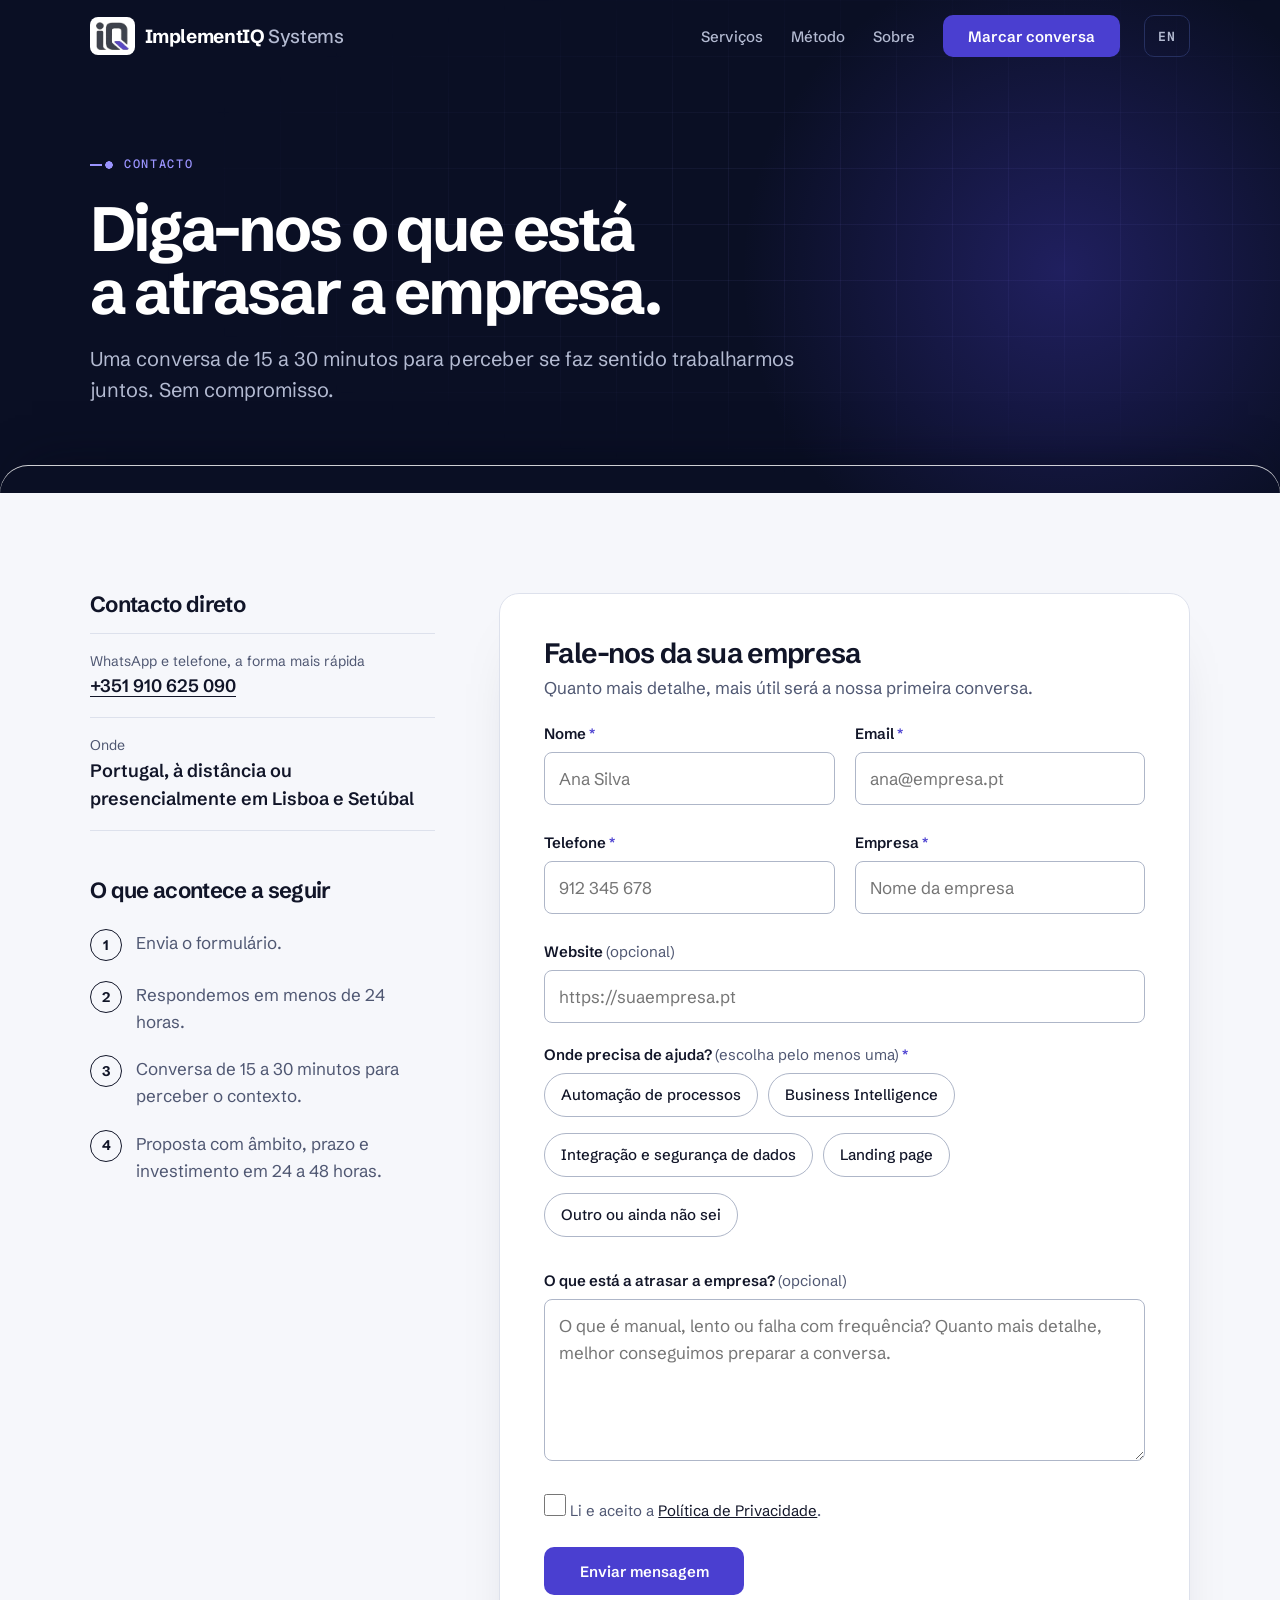
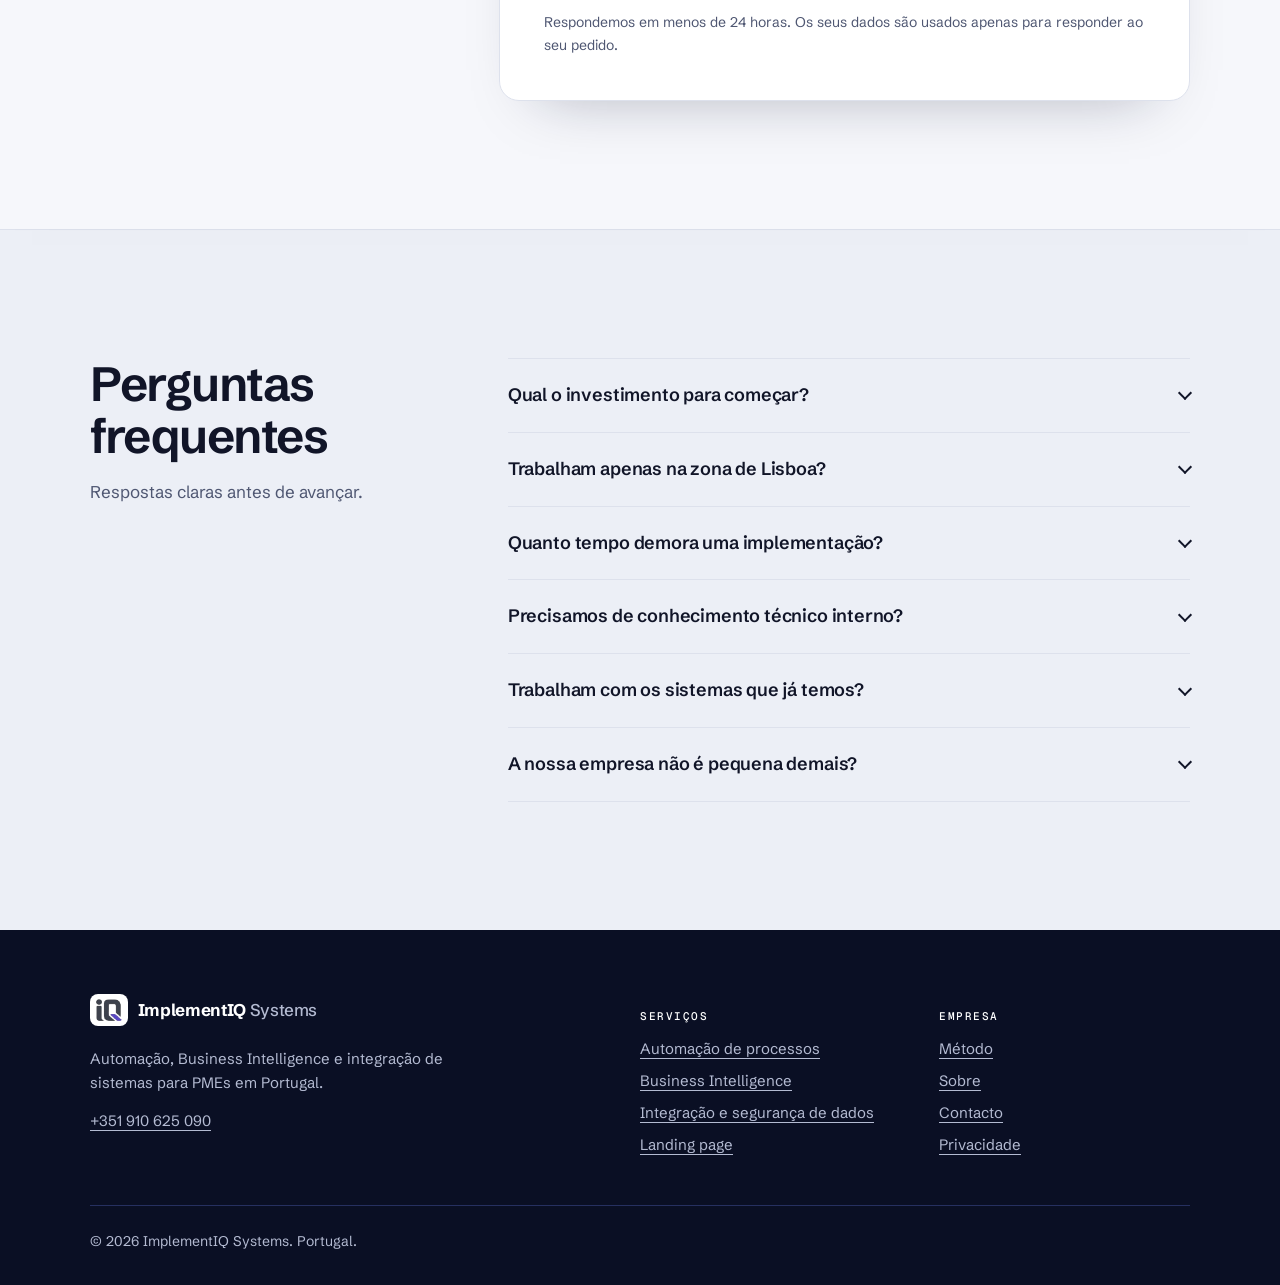
==== commit 5eabaa75: "Polimento visual: H1 com hierarquia, motivo linha-nó, secção Método escura, prateleira sobre o hero," ====
--- a/contacto.html
+++ b/contacto.html
@@ -210,7 +210,7 @@
                 <p data-pt="Automação, Business Intelligence e integração de sistemas para PMEs em Portugal." data-en="Automation, Business Intelligence and systems integration for SMEs in Portugal.">Automação, Business Intelligence e integração de sistemas para PMEs em Portugal.</p>
                 <p><a href="tel:+351910625090">+351 910 625 090</a></p>
             </div>
-            <nav aria-label="Serviços">
+            <nav data-aria-pt="Serviços" data-aria-en="Services" aria-label="Serviços">
                 <p class="footer-title" data-pt="Serviços" data-en="Services">Serviços</p>
                 <ul>
                     <li><a href="servicos.html#automacao" data-pt="Automação de processos" data-en="Process automation">Automação de processos</a></li>
@@ -219,7 +219,7 @@
                     <li><a href="pack.html" data-pt="Landing page" data-en="Landing page">Landing page</a></li>
                 </ul>
             </nav>
-            <nav aria-label="Empresa">
+            <nav data-aria-pt="Empresa" data-aria-en="Company" aria-label="Empresa">
                 <p class="footer-title" data-pt="Empresa" data-en="Company">Empresa</p>
                 <ul>
                     <li><a href="metodo.html" data-pt="Método" data-en="Method">Método</a></li>
--- a/style.css
+++ b/style.css
@@ -85,7 +85,8 @@
     --font-mono: "Geist Mono", ui-monospace, "SF Mono", Menlo, Consolas, monospace;
 
     /* Escala tipográfica fluida */
-    --text-hero: clamp(2.375rem, 1.3rem + 3.6vw, 4.25rem);
+    --text-hero: clamp(2.5rem, 1.3rem + 4vw, 4.6rem);
+    --text-display: clamp(2.25rem, 1.1rem + 4vw, 4.25rem);
     --text-h2: clamp(1.9rem, 1.2rem + 2.4vw, 3rem);
     --text-h3: clamp(1.25rem, 1.05rem + 0.8vw, 1.625rem);
     --text-lead: clamp(1.0625rem, 0.98rem + 0.4vw, 1.25rem);
@@ -126,9 +127,9 @@
 
 h1 {
     font-size: var(--text-hero);
-    line-height: 1.02;
-    letter-spacing: -0.038em;
-    font-weight: 650;
+    line-height: 1;
+    letter-spacing: -0.045em;
+    font-weight: 700;
 }
 
 h2 {
@@ -222,7 +223,7 @@
     transition: color var(--transition-fast);
 }
 
-.link:hover { color: var(--color-accent); }
+.link:hover { color: var(--color-accent); text-decoration-thickness: 2.5px; }
 
 /* Etiqueta técnica: Geist Mono, maiúsculas, espaçamento largo */
 .eyebrow,
@@ -241,21 +242,40 @@
     color: var(--color-accent);
 }
 
+/* Motivo ImplementIQ: uma linha que termina num nó de ligação.
+   Aparece no eyebrow, no CTA final e nos nós do System Flow. */
 .eyebrow::before {
     content: "";
-    width: 8px;
+    flex: none;
+    width: 24px;
     height: 8px;
-    background: currentColor;
-    border-radius: 2px;
+    background:
+        radial-gradient(circle at 19px 50%, currentColor 0 3.5px, transparent 4px),
+        linear-gradient(currentColor, currentColor) 0 50% / 12px 2px no-repeat;
 }
 
 .hero .eyebrow { color: var(--color-accent-soft); }
+
+/* A primeira secção sobe sobre o hero, como uma prateleira: dá camadas sem efeitos */
+.hero + .section {
+    position: relative;
+    z-index: 1;
+    margin-top: -28px;
+    border-top: 0;
+    border-radius: 28px 28px 0 0;
+    box-shadow: 0 -24px 48px -32px rgba(5, 8, 24, 0.7), inset 0 1px 0 rgba(255, 255, 255, 0.8);
+}
 
 .section { padding-block: var(--section-y); border-top: 1px solid var(--color-border); }
 .section.band { background: var(--color-surface-2); }
 
 .section-head { max-width: 42em; }
 .section-head .eyebrow { margin-bottom: var(--space-4); }
+
+/* Nem todos os títulos de secção pesam o mesmo: os dois momentos fortes da
+   página (problema e método) passam a display; projetos fica mais contido. */
+.h-display { font-size: var(--text-display); line-height: 1.02; letter-spacing: -0.04em; font-weight: 700; max-width: 11em; }
+.h-quiet { font-size: clamp(1.75rem, 1.2rem + 1.8vw, 2.5rem); font-weight: 600; }
 .section-head p:not(.eyebrow) { margin-top: var(--space-4); color: var(--color-muted); font-size: var(--text-lead); }
 
 /* Duas colunas: título à esquerda, conteúdo à direita */
@@ -402,7 +422,7 @@
     overflow: hidden;
     background: var(--color-night);
     color: #fff;
-    padding: calc(var(--header-h) + clamp(40px, 7vw, 88px)) 0 clamp(56px, 8vw, 104px);
+    padding: calc(var(--header-h) + clamp(32px, 6vw, 80px)) 0 calc(clamp(56px, 8vw, 104px) + 28px);
 }
 
 /* Grelha técnica ténue que atravessa o fundo e se desvanece nas bordas */
@@ -440,8 +460,8 @@
 
 .hero-copy .eyebrow { margin-bottom: var(--space-5); font-size: 0.6875rem; letter-spacing: 0.16em; }
 
-.hero h1 { color: #fff; max-width: 13em; }
-.hero h1 .soft { color: #a9b0ea; }
+.hero h1 { color: #fff; max-width: 14em; }
+.hero h1 .soft { display: block; margin-top: 0.32em; font-size: 0.52em; line-height: 1.14; letter-spacing: -0.028em; font-weight: 560; color: #a9b0ea; max-width: 17em; }
 
 .hero-lead {
     max-width: 30em;
@@ -454,7 +474,8 @@
 .hero-actions { display: flex; flex-wrap: wrap; gap: 12px; margin-top: var(--space-6); }
 
 /* A visualização sai ligeiramente da coluna, para a direita */
-.hero-visual { margin-right: calc(var(--gutter) * -1); min-width: 0; }
+.hero-visual { min-width: 0; }
+@media (min-width: 1280px) { .hero-visual { margin-right: calc(var(--gutter) * -1); } }
 
 .sf { position: relative; }
 
@@ -466,7 +487,7 @@
 /* Sistemas (ferramentas da empresa). Estado final = alinhados e ligados;
    a animação parte de uma posição desordenada (--dx, --dy, --r). */
 .sf-chip { transform-box: fill-box; transform-origin: center; animation: sf-settle 1.5s var(--ease) calc(0.5s + var(--i) * 0.09s) both; }
-.sf-chip rect { fill: var(--color-night-2); stroke: #3a4580; stroke-width: 1.2; }
+.sf-chip rect { fill: var(--color-night-2); stroke: #3a4580; stroke-width: 1.2; animation: sf-solid 0.7s ease calc(1.5s + var(--i) * 0.09s) both; }
 .sf-chip text { fill: #e6e9f7; font-size: 13px; font-weight: 500; }
 
 .sf-wire { fill: none; stroke: var(--color-accent-soft); stroke-opacity: 0.5; stroke-width: 1.4; }
@@ -540,6 +561,7 @@
 .sf-stage b { display: block; margin-bottom: 2px; color: var(--color-accent-soft); font-weight: 600; }
 
 @keyframes sf-settle { from { transform: translate(var(--dx), var(--dy)) rotate(var(--r)); opacity: 0.5; } to { transform: none; opacity: 1; } }
+@keyframes sf-solid { from { stroke-dasharray: 3 4; } to { stroke-dasharray: 300 0; } }
 @keyframes sf-draw { from { stroke-dashoffset: 1; } to { stroke-dashoffset: 0; } }
 @keyframes sf-appear { from { opacity: 0; } to { opacity: 1; } }
 @keyframes sf-grow { from { transform: scaleY(0); } to { transform: scaleY(1); } }
@@ -587,7 +609,7 @@
     transition: transform var(--transition-base);
 }
 
-.signal h3 { font-size: clamp(1.375rem, 1.1rem + 1.1vw, 1.875rem); }
+.signal h3 { font-size: clamp(1.5rem, 1.1rem + 1.6vw, 2.25rem); line-height: 1.12; letter-spacing: -0.03em; }
 .signal p { color: var(--color-muted); max-width: 34em; }
 
 @media (hover: hover) {
@@ -632,10 +654,16 @@
 /* O desenho de cada pilar vive num painel escuro, com a mesma linguagem do hero */
 .pillar-art {
     padding: clamp(18px, 3vw, 32px);
-    background: var(--color-night);
+    background: linear-gradient(180deg, #101839 0%, var(--color-night) 70%);
     border: 1px solid var(--color-night-border);
     border-radius: var(--radius-lg);
-    box-shadow: var(--shadow-md);
+    box-shadow: inset 0 1px 0 rgba(255, 255, 255, 0.07), var(--shadow-md);
+}
+
+.art-line, .art-accent { transition: stroke var(--transition-base), fill var(--transition-base); }
+@media (hover: hover) {
+    .pillar:hover .art-line { stroke: #fff; }
+    .pillar:hover .art-accent { fill: #5b50e6; }
 }
 
 .pillar-art svg { display: block; width: 100%; height: auto; overflow: visible; }
@@ -1228,7 +1256,7 @@
     html { scroll-behavior: auto; }
 
     .hero .enter,
-    .sf-chip, .sf-draw, .sf-dot, .sf-rule rect.sf-rule-box, .sf-rule text, .sf-ring,
+    .sf-chip, .sf-chip rect, .sf-draw, .sf-dot, .sf-rule rect.sf-rule-box, .sf-rule text, .sf-ring,
     .sf-panel, .sf-panel-title, .sf-kpi, .sf-base, .sf-bar, .sf-trend,
     .sf-stage, .sf-stage::before { animation: none; }
 
@@ -1266,3 +1294,84 @@
     .pillar-art text { font-size: 13px; letter-spacing: 0.04em; }
     .pillar-art .cap { font-size: 11px; }
 }
+
+/* Secção escura (método): contraste de ritmo entre secções, com a mesma grelha técnica do hero */
+.section.dark {
+    position: relative;
+    isolation: isolate;
+    overflow: hidden;
+    background: var(--color-night);
+    color: #fff;
+    border-top: 0;
+}
+
+.section.dark::before {
+    content: "";
+    position: absolute;
+    inset: 0;
+    z-index: -1;
+    background-image:
+        linear-gradient(to right, rgba(155, 148, 255, 0.06) 1px, transparent 1px),
+        linear-gradient(to bottom, rgba(155, 148, 255, 0.06) 1px, transparent 1px);
+    background-size: 56px 56px;
+    -webkit-mask-image: radial-gradient(ellipse 70% 80% at 20% 30%, #000 10%, transparent 70%);
+    mask-image: radial-gradient(ellipse 70% 80% at 20% 30%, #000 10%, transparent 70%);
+}
+
+.section.dark .eyebrow { color: var(--color-accent-soft); }
+.section.dark h2,
+.section.dark h3 { color: #fff; }
+.section.dark .section-head p:not(.eyebrow),
+.section.dark .flow-step p { color: var(--color-night-text); }
+.section.dark .link { color: #fff; }
+.section.dark .link:hover { color: var(--color-accent-soft); }
+.section.dark :focus-visible { outline-color: #fff; }
+.section.dark .flow-steps::before { background: var(--color-accent-soft); }
+.section.dark .flow-steps::after { background: var(--color-night-border); }
+.section.dark .flow-step .n { background: var(--color-night); border-color: var(--color-accent-soft); color: var(--color-accent-soft); }
+.js .section.dark .flow-steps.in .flow-step .n { background: var(--color-accent); border-color: var(--color-accent); color: #fff; }
+
+/* Projetos: três estados, sem placeholders. Não são interativos (sem hover). */
+.projects-grid { display: grid; grid-template-columns: repeat(3, minmax(0, 1fr)); gap: 0; margin-top: var(--space-7); border-top: 1px solid var(--color-text); }
+
+.project-state { padding: var(--space-6) var(--space-6) var(--space-6) 0; border-bottom: 1px solid var(--color-border); }
+.project-state + .project-state { padding-left: var(--space-6); border-left: 1px solid var(--color-border); }
+.project-state .label { display: flex; align-items: center; gap: 10px; margin-bottom: var(--space-5); color: var(--color-accent); }
+.project-state .label::before { content: ""; width: 8px; height: 8px; border-radius: 50%; background: currentColor; }
+.project-state.is-done .label::before { box-shadow: 0 0 0 4px rgba(74, 63, 208, 0.16); }
+.project-state h3 { margin-bottom: var(--space-3); }
+.project-state p:not(.label) { color: var(--color-muted); max-width: 26em; }
+.project-state .state-note { margin-top: var(--space-5); font-family: var(--font-mono); font-size: 0.6875rem; letter-spacing: 0.12em; text-transform: uppercase; color: var(--color-muted); }
+
+/* CTA final: a mesma ideia do hero (várias linhas, um nó) em pequeno */
+.cta-flow { display: block; width: 168px; height: 44px; margin-bottom: var(--space-5); overflow: visible; }
+.cta-flow path { fill: none; stroke: var(--color-accent-soft); stroke-width: 1.5; stroke-opacity: 0.7; }
+.cta-flow circle { fill: var(--color-accent-soft); }
+.js .cta-flow path { stroke-dasharray: 1; stroke-dashoffset: 1; }
+.js .reveal.in .cta-flow path { animation: sf-draw 1s var(--ease) calc(0.2s + var(--i) * 0.12s) both; }
+.js .cta-flow circle { opacity: 0; }
+.js .reveal.in .cta-flow circle { animation: sf-appear 0.5s ease 1.1s both; }
+
+@media (max-width: 900px) {
+    .projects-grid { grid-template-columns: minmax(0, 1fr); }
+    .project-state,
+    .project-state + .project-state { padding: var(--space-5) 0; border-left: 0; }
+    .hero + .section { margin-top: -20px; border-radius: 20px 20px 0 0; }
+}
+
+@media (max-width: 720px) {
+    .hero { padding-top: calc(var(--header-h) + 20px); }
+    .hero-copy .eyebrow { margin-bottom: var(--space-4); }
+    .hero-lead { margin-top: var(--space-4); font-size: 1rem; }
+    .hero-actions { margin-top: var(--space-5); }
+    .hero-grid { gap: var(--space-6); }
+}
+
+@media (max-width: 340px) {
+    .brand { font-size: 0.8125rem; }
+}
+
+@media (prefers-reduced-motion: reduce) {
+    .js .cta-flow path { stroke-dashoffset: 0; animation: none; }
+    .js .cta-flow circle { opacity: 1; animation: none; }
+}
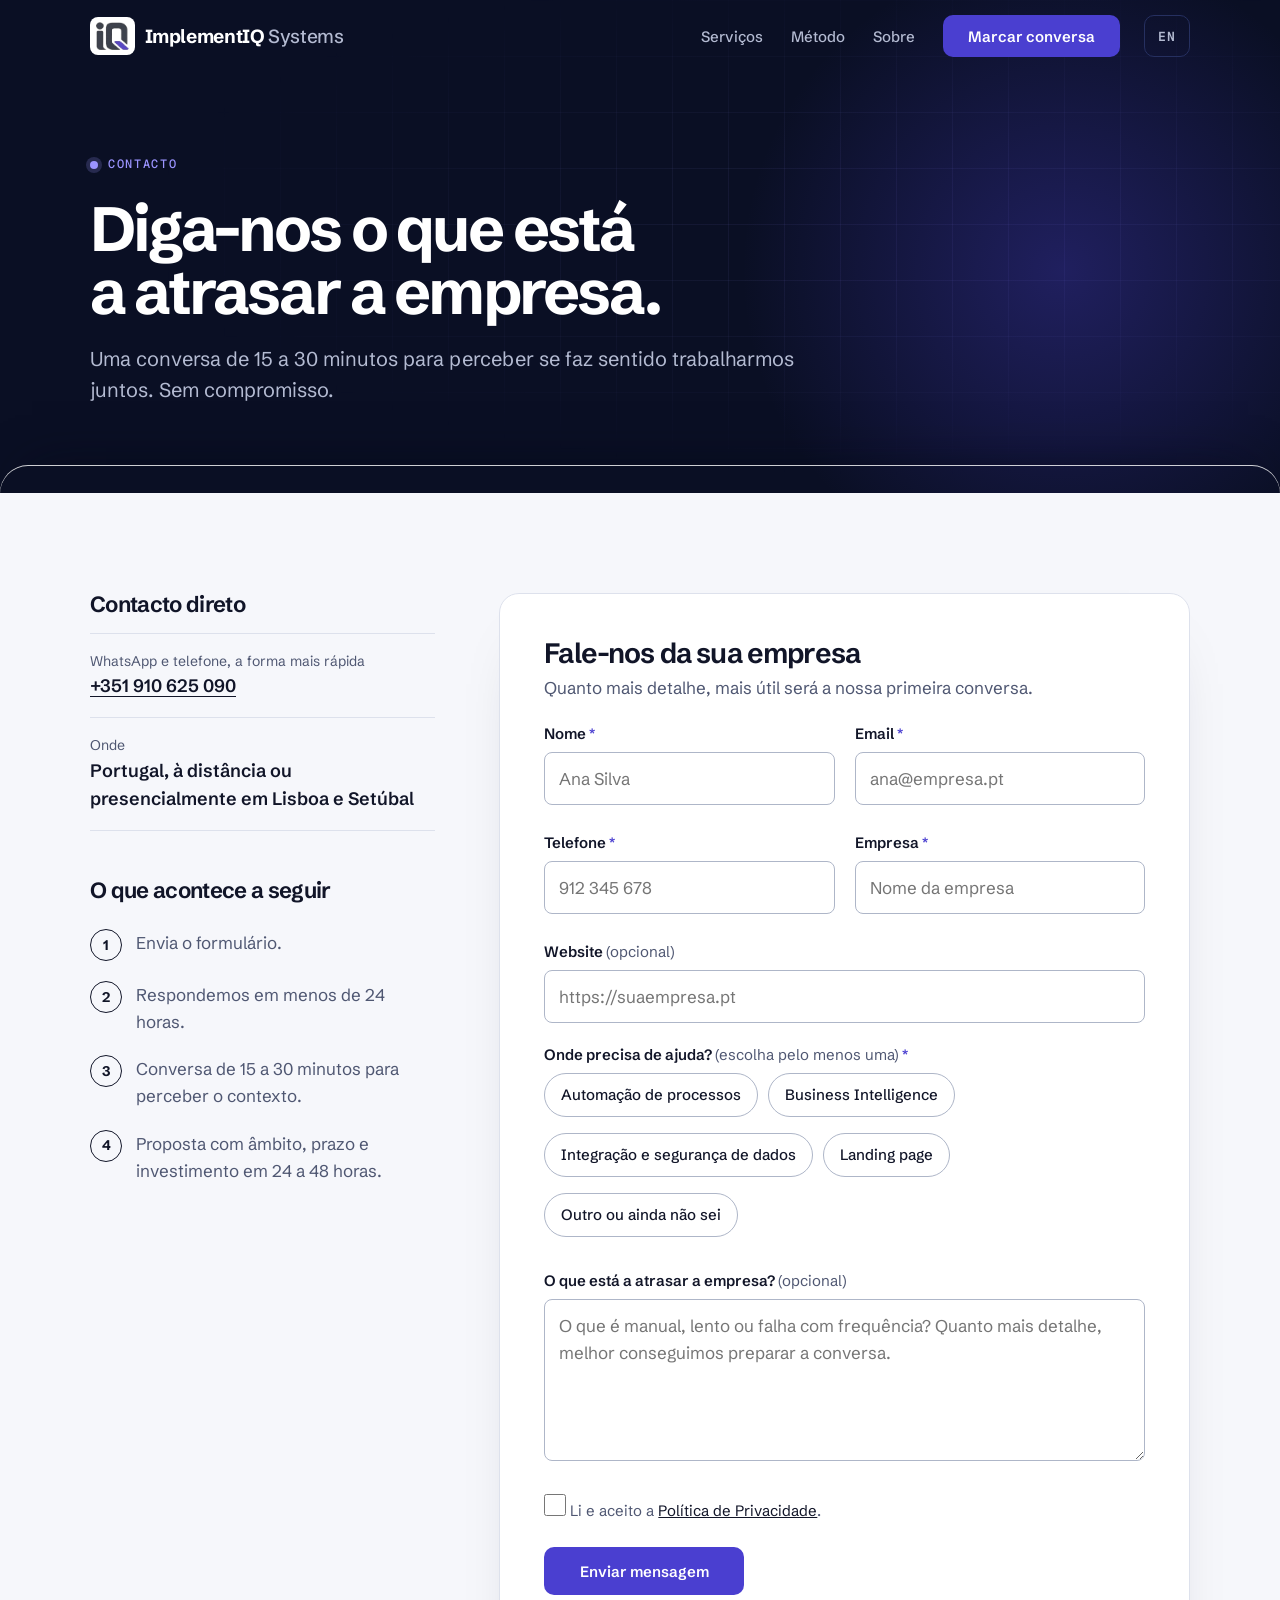
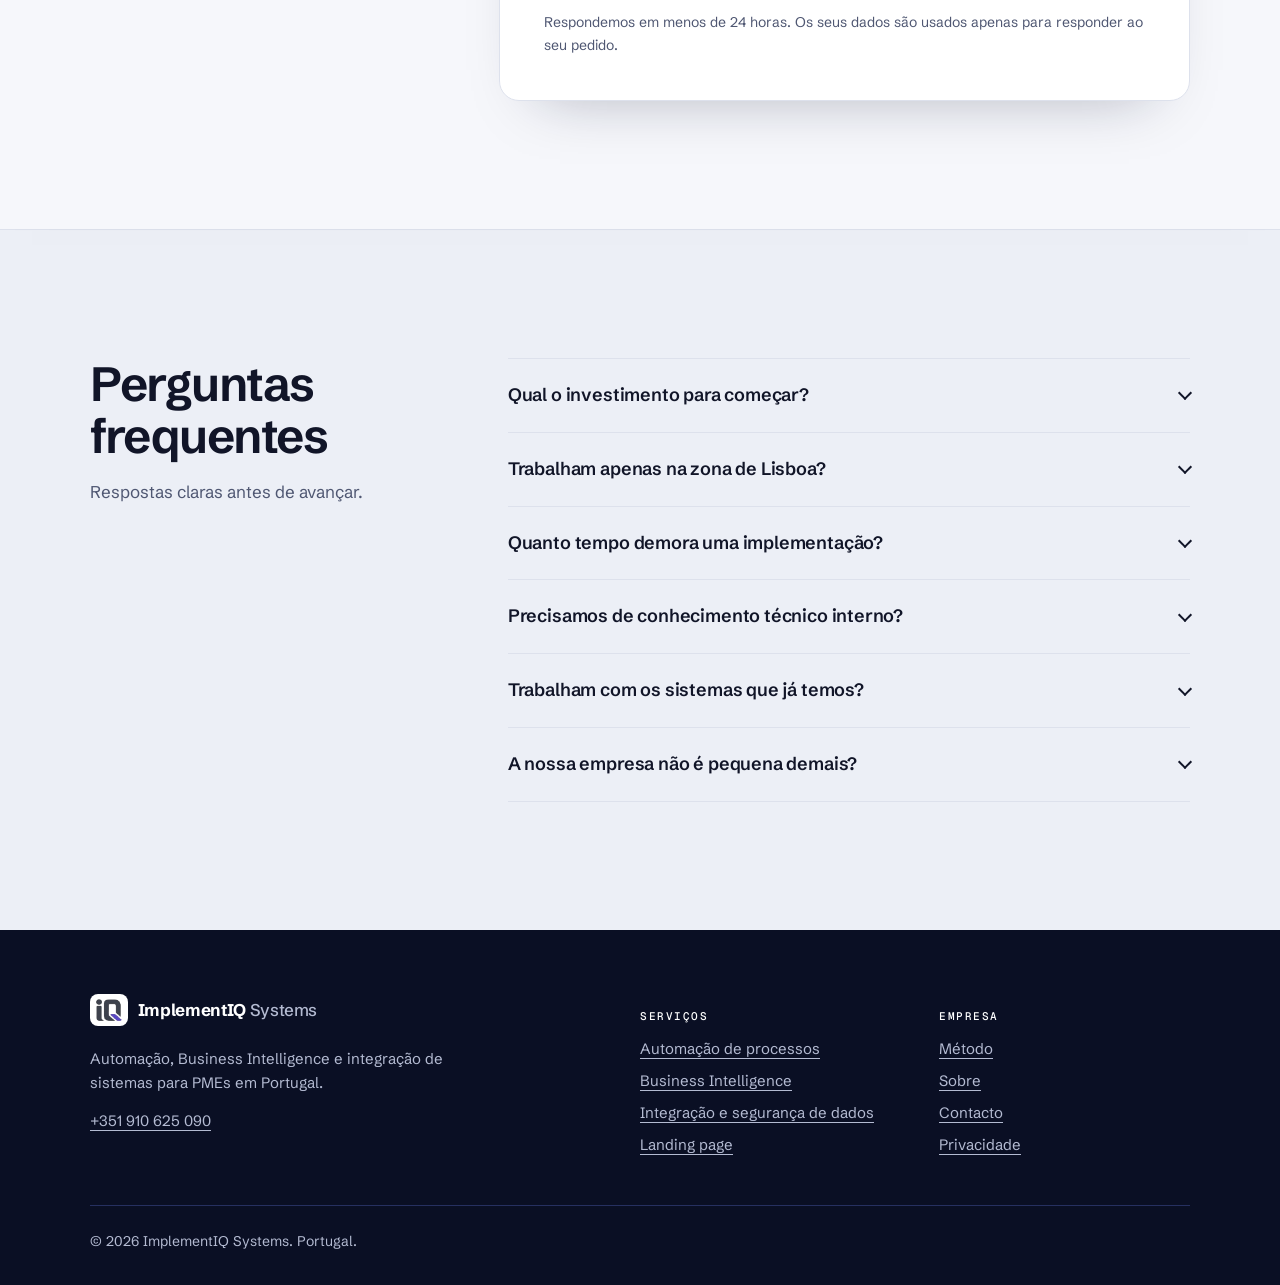
==== commit 57536d1c: "Favicon e ícones a partir do logo existente (32, 48, apple-touch); Infrastructure Layer um pouco mai" ====
--- a/contacto.html
+++ b/contacto.html
@@ -19,7 +19,11 @@
     <link rel="preload" href="fonts/schibsted-grotesk-latin-wght-normal.woff2" as="font" type="font/woff2" crossorigin>
     <link rel="preload" href="fonts/geist-mono-latin-wght-normal.woff2" as="font" type="font/woff2" crossorigin>
     <link rel="stylesheet" href="style.css">
-    <link rel="icon" type="image/svg+xml" href="favicon.svg">
+    <link rel="icon" type="image/png" sizes="32x32" href="favicon-32.png">
+    <link rel="icon" type="image/png" sizes="48x48" href="favicon-48.png">
+    <link rel="apple-touch-icon" href="apple-touch-icon.png">
+    <meta name="application-name" content="ImplementIQ">
+    <meta name="apple-mobile-web-app-title" content="ImplementIQ">
 </head>
 <body>
 
--- a/style.css
+++ b/style.css
@@ -242,16 +242,16 @@
     color: var(--color-accent);
 }
 
-/* Motivo ImplementIQ: uma linha que termina num nó de ligação.
-   Aparece no eyebrow, no CTA final e nos nós do System Flow. */
+/* Motivo ImplementIQ: um nó de ligação com um halo suave.
+   Aparece no eyebrow, nos nós do System Flow e no CTA final. */
 .eyebrow::before {
     content: "";
     flex: none;
-    width: 24px;
+    width: 8px;
     height: 8px;
-    background:
-        radial-gradient(circle at 19px 50%, currentColor 0 3.5px, transparent 4px),
-        linear-gradient(currentColor, currentColor) 0 50% / 12px 2px no-repeat;
+    border-radius: 50%;
+    background: currentColor;
+    box-shadow: 0 0 0 4px rgba(155, 148, 255, 0.2);
 }
 
 .hero .eyebrow { color: var(--color-accent-soft); }
@@ -488,6 +488,7 @@
    a animação parte de uma posição desordenada (--dx, --dy, --r). */
 .sf-chip { transform-box: fill-box; transform-origin: center; animation: sf-settle 1.5s var(--ease) calc(0.5s + var(--i) * 0.09s) both; }
 .sf-chip rect { fill: var(--color-night-2); stroke: #3a4580; stroke-width: 1.2; animation: sf-solid 0.7s ease calc(1.5s + var(--i) * 0.09s) both; }
+.sf-chip-dot { fill: var(--color-accent-soft); }
 .sf-chip text { fill: #e6e9f7; font-size: 13px; font-weight: 500; }
 
 .sf-wire { fill: none; stroke: var(--color-accent-soft); stroke-opacity: 0.5; stroke-width: 1.4; }
@@ -496,10 +497,10 @@
 .sf-trunk { animation-delay: 3.5s; animation-duration: 0.7s; }
 .sf-dot { fill: var(--color-accent-soft); animation: sf-appear 0.5s ease 2.9s both; }
 
-.sf-rule rect.sf-rule-box { fill: var(--color-night-2); stroke: var(--color-accent-soft); stroke-width: 1.5; animation: sf-appear 0.7s ease 3.2s both; }
+.sf-rule .sf-rule-box { fill: var(--color-night-2); stroke: var(--color-accent-soft); stroke-width: 1.5; animation: sf-appear 0.7s ease 3.2s both; }
 .sf-rule text { fill: #fff; font-size: 12px; font-weight: 600; animation: sf-appear 0.7s ease 3.4s both; }
 .sf-rule .sf-rule-sub { fill: var(--color-accent-soft); font-size: 10px; font-weight: 500; }
-.sf-ring { fill: none; stroke: var(--color-accent-soft); stroke-width: 1.5; transform-box: fill-box; transform-origin: center; opacity: 0; animation: sf-ring 2.4s ease-out 3.4s 2; }
+.sf-rule .sf-ring { fill: none; stroke: var(--color-accent-soft); stroke-width: 1.5; transform-box: fill-box; transform-origin: center; opacity: 0; animation: sf-ring 2.4s ease-out 3.4s 2; }
 
 .sf-panel { fill: var(--color-night-2); stroke: #4a548f; stroke-width: 1.3; animation: sf-appear 0.8s ease 4s both; }
 .sf-panel-title { fill: var(--color-night-text); font-size: 10px; animation: sf-appear 0.8s ease 4.2s both; }
@@ -525,7 +526,7 @@
 
 .sf-stage {
     position: relative;
-    padding-top: var(--space-3);
+    padding-top: var(--space-5);
     font-family: var(--font-mono);
     font-size: 0.6875rem;
     font-weight: 500;
@@ -539,23 +540,13 @@
     content: "";
     position: absolute;
     left: 0;
-    right: 0;
-    top: 0;
-    height: 2px;
+    top: 2px;
+    width: 8px;
+    height: 8px;
+    border-radius: 50%;
     background: var(--color-accent-soft);
-    transform-origin: left;
-    animation: sf-fill 0.9s var(--ease) var(--t) both;
-}
-
-.sf-stage::after {
-    content: "";
-    position: absolute;
-    left: 0;
-    right: 0;
-    top: 0;
-    height: 2px;
-    background: var(--color-night-border);
-    z-index: -1;
+    box-shadow: 0 0 0 4px rgba(155, 148, 255, 0.2);
+    animation: sf-appear 0.7s ease var(--t) both;
 }
 
 .sf-stage b { display: block; margin-bottom: 2px; color: var(--color-accent-soft); font-weight: 600; }
@@ -825,7 +816,7 @@
 .stack { display: grid; gap: 0; margin-top: 0; border-top: 1px solid var(--color-text); }
 .pillar-list { margin: var(--space-4) 0 0; padding: 0; list-style: none; }
 .pillar-list li { position: relative; padding: 4px 0 4px 20px; color: var(--color-muted); }
-.pillar-list li::before { content: ""; position: absolute; left: 0; top: 0.8em; width: 8px; height: 2px; background: var(--color-accent); }
+.pillar-list li::before { content: ""; position: absolute; left: 2px; top: 0.82em; width: 6px; height: 6px; border-radius: 50%; background: var(--color-accent); }
 .price-note { margin-top: var(--space-4); font-weight: 650; color: var(--color-text); }
 
 /* Método (página própria): linha vertical a ligar os passos */
@@ -1256,7 +1247,7 @@
     html { scroll-behavior: auto; }
 
     .hero .enter,
-    .sf-chip, .sf-chip rect, .sf-draw, .sf-dot, .sf-rule rect.sf-rule-box, .sf-rule text, .sf-ring,
+    .sf-chip, .sf-chip rect, .sf-draw, .sf-dot, .sf-rule .sf-rule-box, .sf-rule text, .sf-ring,
     .sf-panel, .sf-panel-title, .sf-kpi, .sf-base, .sf-bar, .sf-trend,
     .sf-stage, .sf-stage::before { animation: none; }
 
@@ -1375,3 +1366,47 @@
     .js .cta-flow path { stroke-dashoffset: 0; animation: none; }
     .js .cta-flow circle { opacity: 1; animation: none; }
 }
+
+/* Infrastructure layer (só no hero da home): textura técnica muito ténue atrás do
+   System Flow. Decorativa (aria-hidden), SVG + CSS, sem JavaScript.
+   Hierarquia: texto e CTAs, depois System Flow, depois esta camada. */
+#topo::before { display: none; } /* a grelha regular dá lugar a esta composição irregular */
+
+.infra {
+    position: absolute;
+    inset: 0;
+    z-index: -1;
+    width: 100%;
+    height: 100%;
+    pointer-events: none;
+    /* desvanece no fim do hero e atrás da coluna de texto */
+    -webkit-mask-image: linear-gradient(180deg, transparent 0, #000 10%, #000 58%, transparent 92%), linear-gradient(90deg, rgba(0, 0, 0, 0.06) 28%, #000 50%);
+    -webkit-mask-composite: source-in;
+    mask-image: linear-gradient(180deg, transparent 0, #000 10%, #000 58%, transparent 92%), linear-gradient(90deg, rgba(0, 0, 0, 0.06) 28%, #000 50%);
+    mask-composite: intersect;
+}
+
+.infra path, .infra circle { fill: none; stroke: none; }
+.infra path { stroke-width: 1.25; stroke-linecap: round; stroke-linejoin: round; vector-effect: non-scaling-stroke; }
+.infra-far { filter: blur(0.5px); }
+.infra-far path { stroke: rgba(255, 255, 255, 0.35); }
+.infra-near path { stroke: rgba(255, 255, 255, 0.52); }
+.infra-near path.acc { stroke: rgba(155, 148, 255, 0.92); }
+.infra-nodes circle { fill: rgba(255, 255, 255, 0.62); }
+.infra-nodes circle.a { fill: rgba(155, 148, 255, 0.9); }
+.infra-nodes circle.ring { fill: none; stroke: rgba(255, 255, 255, 0.46); stroke-width: 1; vector-effect: non-scaling-stroke; }
+.infra-nodes circle.end { fill: var(--color-accent-soft); fill-opacity: 0.25; }
+.infra-nodes path.cross { stroke: rgba(255, 255, 255, 0.42); }
+.infra-pulse circle { fill: var(--color-accent-soft); }
+.infra-pulse .halo { fill-opacity: 0.3; }
+
+@media (max-width: 720px) {
+    /* No telemóvel: faixa curta no topo, sem pulse e com menos linhas */
+    .infra { inset: 0 0 auto 0; height: 640px; }
+    /* o pulse e todas as linhas ficam também no telemóvel */
+}
+
+@media (prefers-reduced-motion: reduce) {
+    .infra-pulse { display: none; }
+    .infra-nodes circle.end { fill-opacity: 0.25; }
+}
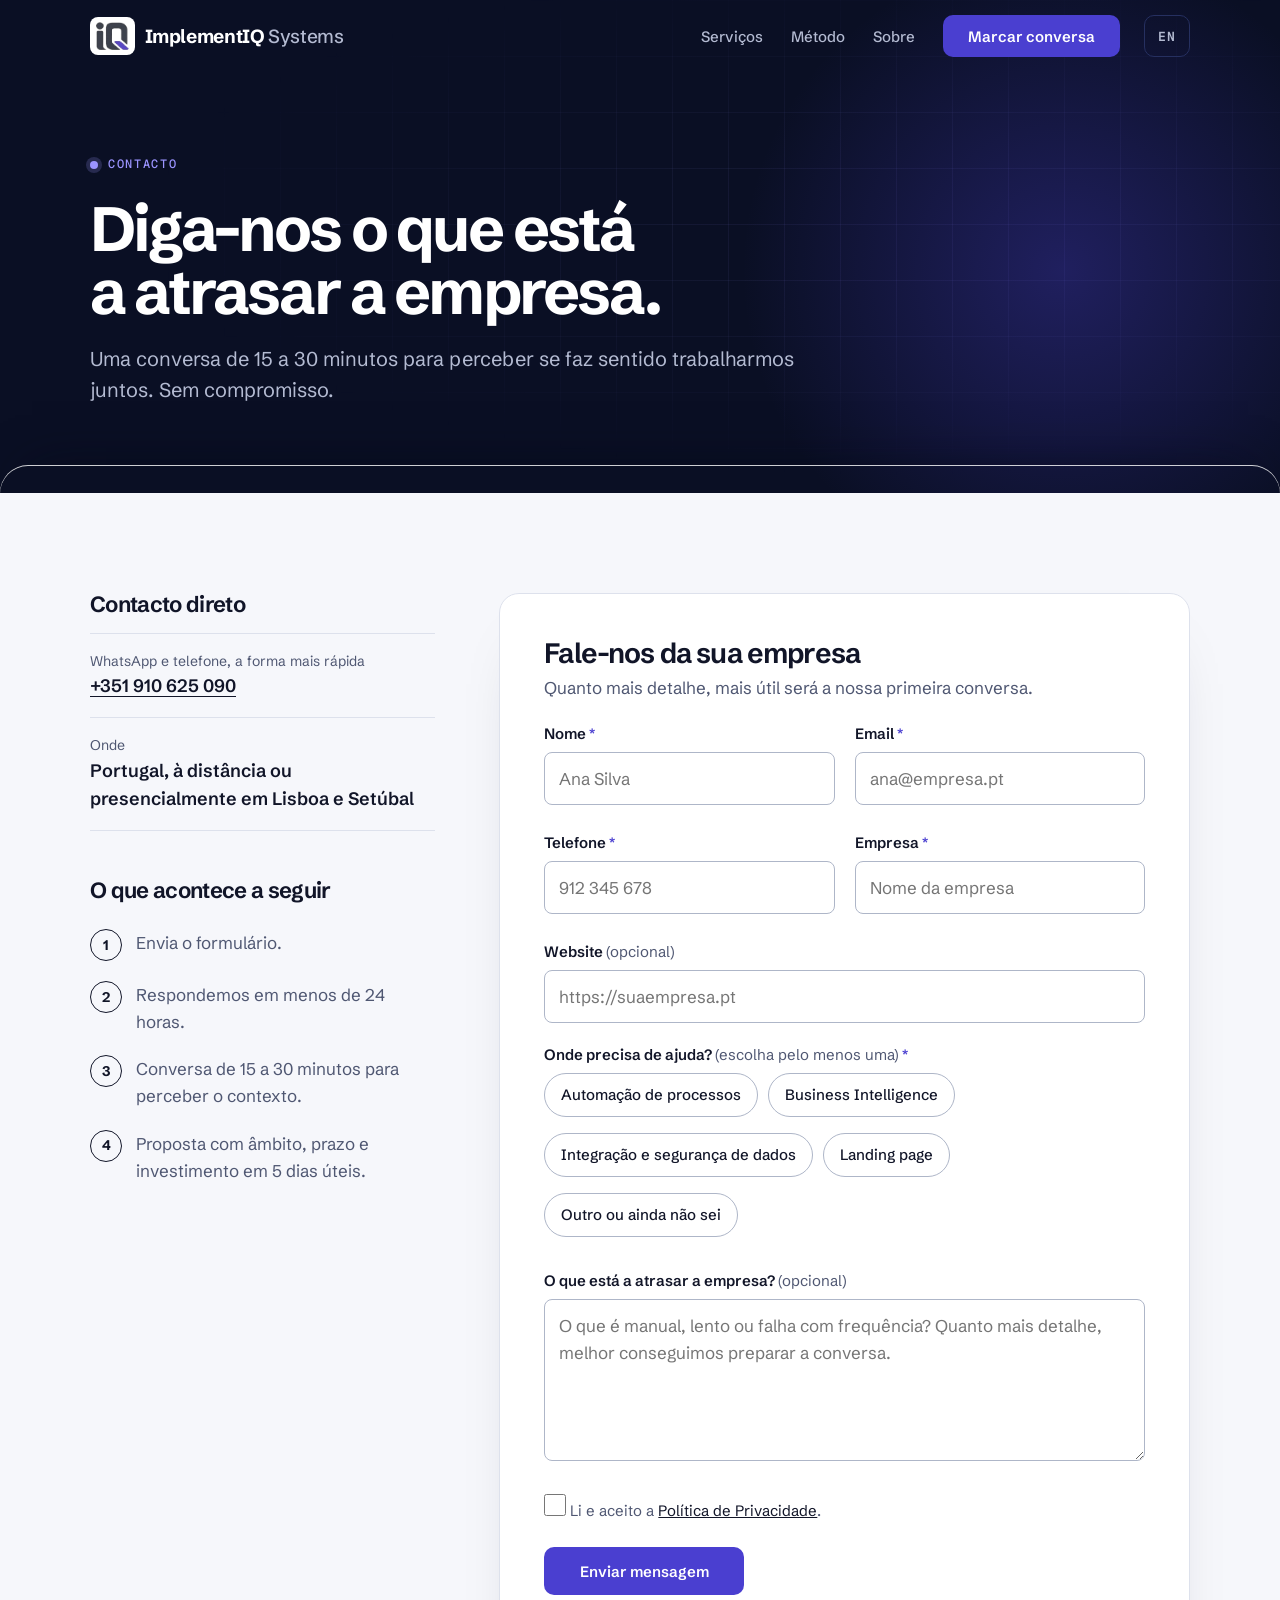
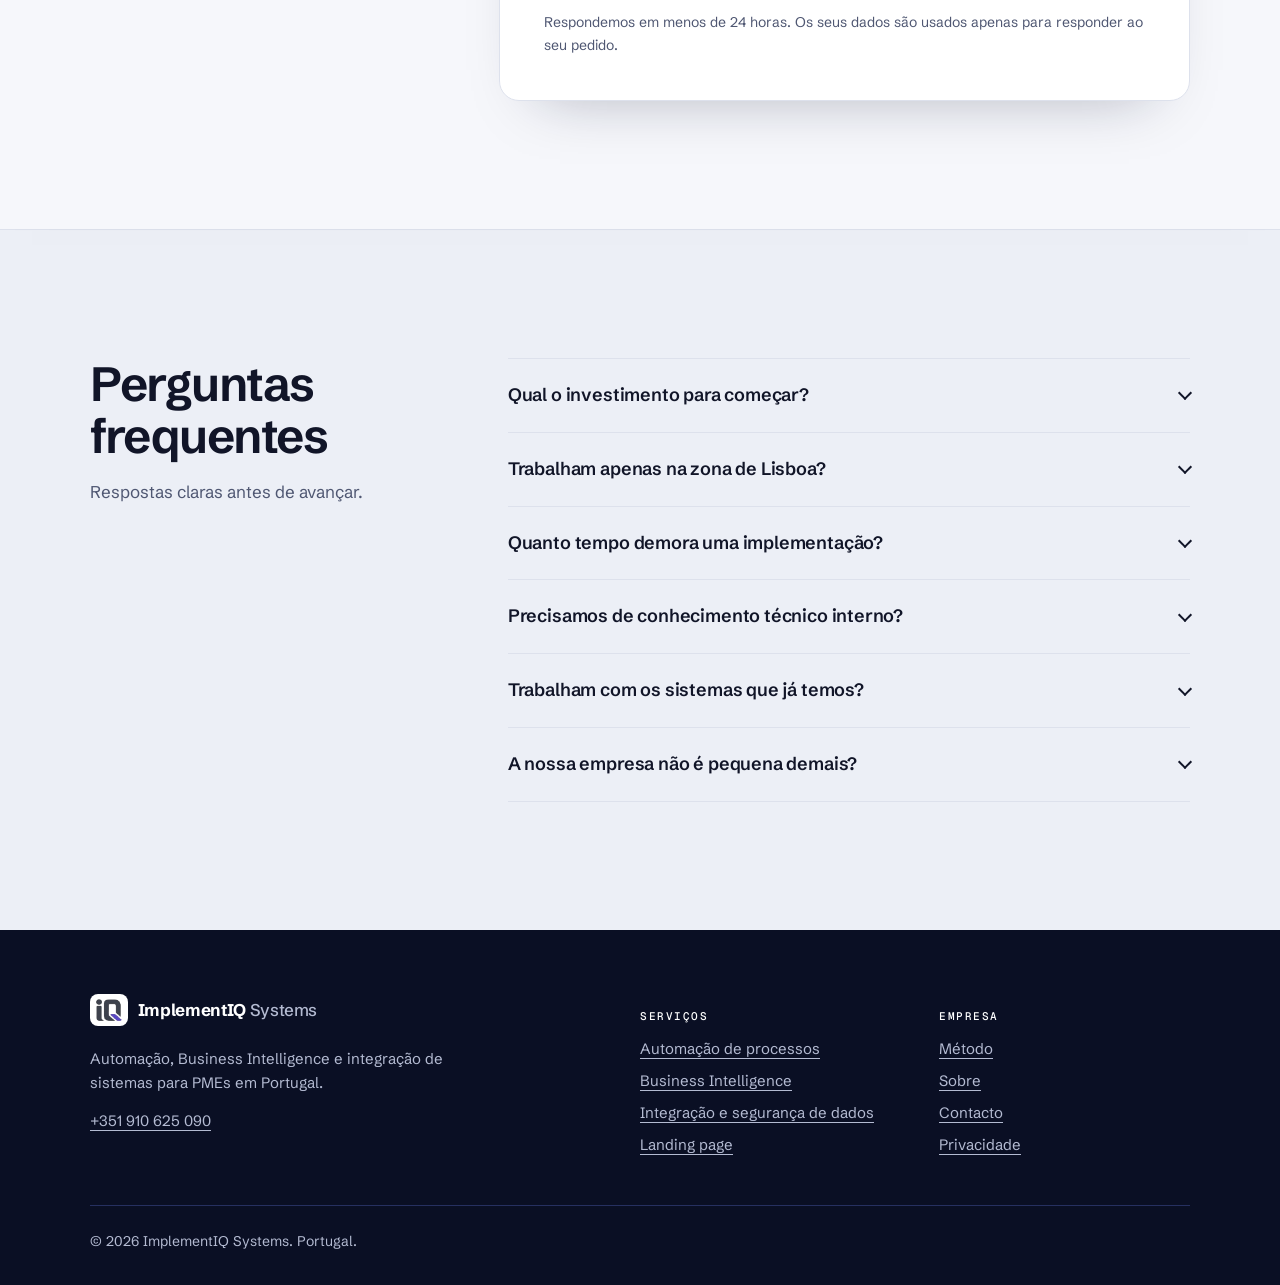
==== commit 0ed07fdc: "Prazo da proposta: 5 dias úteis (antes 24 a 48 horas) Co-Authored-By: Claude Sonnet 5.5 <noreply@ant" ====
--- a/contacto.html
+++ b/contacto.html
@@ -78,7 +78,7 @@
                 <li data-pt="Envia o formulário." data-en="You send the form.">Envia o formulário.</li>
                 <li data-pt="Respondemos em menos de 24 horas." data-en="We reply within 24 hours.">Respondemos em menos de 24 horas.</li>
                 <li data-pt="Conversa de 15 a 30 minutos para perceber o contexto." data-en="A 15 to 30 minute conversation to understand the context.">Conversa de 15 a 30 minutos para perceber o contexto.</li>
-                <li data-pt="Proposta com âmbito, prazo e investimento em 24 a 48 horas." data-en="A proposal with scope, timeline and investment within 24 to 48 hours.">Proposta com âmbito, prazo e investimento em 24 a 48 horas.</li>
+                <li data-pt="Proposta com âmbito, prazo e investimento em 5 dias úteis." data-en="A proposal with scope, timeline and investment within 5 business days.">Proposta com âmbito, prazo e investimento em 5 dias úteis.</li>
             </ol>
         </aside>
 
--- a/style.css
+++ b/style.css
@@ -77,6 +77,10 @@
 
     /* Transições: estados de interface 150 a 250 ms, entradas 400 a 700 ms */
     --ease: cubic-bezier(0.2, 0.7, 0.2, 1);
+    /* Sinal (pulso numa ligação): a mesma duração, curva e brilho em todo o site */
+    --ease-signal: cubic-bezier(0.3, 0, 0.1, 1);
+    --dur-signal: 1100ms;
+    --glow-signal: drop-shadow(0 0 3px rgba(155, 148, 255, 0.7));
     --transition-fast: 160ms var(--ease);
     --transition-base: 240ms var(--ease);
     --transition-reveal: 600ms var(--ease);
@@ -212,8 +216,6 @@
 .cta .btn-ghost:hover { background: #fff; border-color: #fff; color: var(--color-night); }
 
 /* Seta do botão principal: desloca-se 3 px no hover (só em dispositivos com rato) */
-.btn .arr { transition: transform var(--transition-fast); }
-@media (hover: hover) { .btn:hover .arr { transform: translateX(3px); } }
 
 .link {
     font-weight: 600;
@@ -477,6 +479,10 @@
 .hero-visual { min-width: 0; }
 @media (min-width: 1280px) { .hero-visual { margin-right: calc(var(--gutter) * -1); } }
 
+/* Animação do Hero: página autónoma embebida (isola o CSS e o JS da animação) */
+.hero-anim { display: block; width: 100%; aspect-ratio: 700 / 600; border: 0; background: transparent; }
+@media (max-width: 720px) { .hero-anim { aspect-ratio: 340 / 520; max-width: 380px; margin-inline: auto; } }
+
 .sf { position: relative; }
 
 .sf-svg { display: block; width: 100%; height: auto; overflow: visible; }
@@ -510,8 +516,6 @@
 .sf-bar.hot { fill: var(--color-accent-soft); }
 .sf-trend { fill: none; stroke: #fff; stroke-width: 2; stroke-linecap: round; stroke-linejoin: round; stroke-opacity: 0.9; animation: sf-draw 1.2s var(--ease) 5s both; }
 
-/* Dados a circular depois de tudo ligado: lentos e discretos */
-.sf-packet { fill: #fff; filter: drop-shadow(0 0 4px rgba(155, 148, 255, 0.9)); }
 
 /* Barra de fases: acende por ordem enquanto a composição se constrói */
 .sf-stages {
@@ -925,7 +929,7 @@
     border-right: 2px solid var(--color-text);
     border-bottom: 2px solid var(--color-text);
     transform: rotate(45deg);
-    transition: transform 0.2s;
+    transition: transform var(--transition-base);
 }
 
 .faq details[open] summary::after { transform: rotate(225deg); margin-top: 4px; }
@@ -1054,6 +1058,8 @@
 
 .form textarea { min-height: 140px; resize: vertical; }
 
+.form input,
+.form textarea { transition: border-color var(--transition-fast); }
 .form input:focus,
 .form textarea:focus { outline: 3px solid var(--color-accent); outline-offset: 1px; border-color: var(--color-accent); }
 
@@ -1078,7 +1084,7 @@
     border-radius: 999px;
     font-weight: 500;
     cursor: pointer;
-    transition: background-color 0.15s, border-color 0.15s, color 0.15s;
+    transition: background-color var(--transition-fast), border-color var(--transition-fast), color var(--transition-fast);
 }
 
 .chip:hover span { border-color: var(--color-accent); }
@@ -1251,7 +1257,7 @@
     .sf-panel, .sf-panel-title, .sf-kpi, .sf-base, .sf-bar, .sf-trend,
     .sf-stage, .sf-stage::before { animation: none; }
 
-    .sf-ring, .sf-packet { display: none; }
+    .sf-ring, .sf-pulse, .sf-hit { display: none; }
 
     .js .reveal,
     .js .flow-step { opacity: 1; transform: none; transition: none; }
@@ -1367,46 +1373,191 @@
     .js .cta-flow circle { opacity: 1; animation: none; }
 }
 
-/* Infrastructure layer (só no hero da home): textura técnica muito ténue atrás do
-   System Flow. Decorativa (aria-hidden), SVG + CSS, sem JavaScript.
-   Hierarquia: texto e CTAs, depois System Flow, depois esta camada. */
-#topo::before { display: none; } /* a grelha regular dá lugar a esta composição irregular */
-
-.infra {
+/* Hero da home: sem grelha de fundo, para não competir com o System Flow */
+#topo::before { display: none; }
+
+/* Telemóvel: fases do System Flow em grelha 2x2, com o ponto ao lado do número */
+@media (max-width: 720px) {
+    .sf-stage { padding: 0 0 0 22px; }
+    .sf-stage::before { top: 4px; }
+    .hero { padding-bottom: 64px; }
+}
+
+/* ── PARTICLE NETWORK CANVAS (page-hero sections) ── */
+.iq-net {
     position: absolute;
     inset: 0;
-    z-index: -1;
     width: 100%;
     height: 100%;
     pointer-events: none;
-    /* desvanece no fim do hero e atrás da coluna de texto */
-    -webkit-mask-image: linear-gradient(180deg, transparent 0, #000 10%, #000 58%, transparent 92%), linear-gradient(90deg, rgba(0, 0, 0, 0.06) 28%, #000 50%);
-    -webkit-mask-composite: source-in;
-    mask-image: linear-gradient(180deg, transparent 0, #000 10%, #000 58%, transparent 92%), linear-gradient(90deg, rgba(0, 0, 0, 0.06) 28%, #000 50%);
-    mask-composite: intersect;
-}
-
-.infra path, .infra circle { fill: none; stroke: none; }
-.infra path { stroke-width: 1.25; stroke-linecap: round; stroke-linejoin: round; vector-effect: non-scaling-stroke; }
-.infra-far { filter: blur(0.5px); }
-.infra-far path { stroke: rgba(255, 255, 255, 0.35); }
-.infra-near path { stroke: rgba(255, 255, 255, 0.52); }
-.infra-near path.acc { stroke: rgba(155, 148, 255, 0.92); }
-.infra-nodes circle { fill: rgba(255, 255, 255, 0.62); }
-.infra-nodes circle.a { fill: rgba(155, 148, 255, 0.9); }
-.infra-nodes circle.ring { fill: none; stroke: rgba(255, 255, 255, 0.46); stroke-width: 1; vector-effect: non-scaling-stroke; }
-.infra-nodes circle.end { fill: var(--color-accent-soft); fill-opacity: 0.25; }
-.infra-nodes path.cross { stroke: rgba(255, 255, 255, 0.42); }
-.infra-pulse circle { fill: var(--color-accent-soft); }
-.infra-pulse .halo { fill-opacity: 0.3; }
-
-@media (max-width: 720px) {
-    /* No telemóvel: faixa curta no topo, sem pulse e com menos linhas */
-    .infra { inset: 0 0 auto 0; height: 640px; }
-    /* o pulse e todas as linhas ficam também no telemóvel */
+    z-index: 0;
+    opacity: 1;
+    }
+.page-hero .wrap { position: relative; z-index: 1; }
+
+/* ── DATA PULSE v2 (hero da home) ──────────────────────────────────────────
+   Causa → processamento → consequência: um pulso sai de um sistema, a REGRA
+   processa e o PAINEL ÚNICO transforma-se num resultado.
+   O comportamento está em hero-pulse.js, que só liga e desliga classes:
+     .go        pulso a viajar numa ligação
+     .is-lit    chip de origem aceso
+     .is-proc   REGRA a processar
+     .on        vista ativa do painel (perf, trend, insight, cons)
+   Só transform, opacity e cor de traço. Nada em ciclo. */
+
+/* Elementos novos do SVG, invisíveis em repouso */
+.sf-pulse { fill: none; stroke: var(--color-accent-soft); stroke-width: 2.4; stroke-linecap: round;
+            stroke-dasharray: 0.16 1.2; stroke-dashoffset: 0.16; pointer-events: none; }
+.sf-hit { fill: none; stroke: transparent; stroke-width: 22; pointer-events: stroke; }
+.sf-panel-glow { fill: none; stroke: var(--color-accent-soft); stroke-width: 1.6; opacity: 0; pointer-events: none; }
+
+/* Vistas do painel. Em repouso só a vista ".on" se vê; sem JS ou com
+   movimento reduzido, é a vista original (perf), parada e completa. */
+.sf-view { opacity: 0; transform: scale(0.97); transform-box: fill-box; transform-origin: center; pointer-events: none; }
+.sf-view.on { opacity: 1; transform: none; }
+.sf-view .sf-kpi, .sf-view .sf-bar, .sf-view .sf-trend { animation: none; }
+
+.v-pill { fill: #1b2552; }
+.v-card { fill: #1b2552; stroke: #2c3772; stroke-width: 1; }
+.v-card.v-hot { fill: rgba(74, 63, 208, 0.32); stroke: var(--color-accent-soft); stroke-opacity: 0.75; }
+.v-bit { fill: #3d4690; }
+.v-val { fill: var(--color-accent-soft); }
+.v-ring { fill: none; stroke: var(--color-accent-soft); stroke-width: 1.4; }
+.v-check { fill: none; stroke: #fff; stroke-width: 1.8; stroke-linecap: round; stroke-linejoin: round; stroke-dasharray: 1; }
+.v-axis { stroke: var(--color-night-border); stroke-width: 1.2; }
+.v-grid { stroke: var(--color-night-border); stroke-width: 1; stroke-opacity: 0.5; stroke-dasharray: 3 4; }
+.v-line { fill: none; stroke: #fff; stroke-width: 2; stroke-linecap: round; stroke-linejoin: round; stroke-opacity: 0.9; stroke-dasharray: 1; }
+.v-dot { fill: var(--color-accent-soft); transform-box: fill-box; transform-origin: center; }
+.v-dot-last { fill: #fff; }
+.v-halo { fill: var(--color-accent-soft); fill-opacity: 0.28; opacity: 0; transform-box: fill-box; transform-origin: center; }
+.v-seg { fill: #3d4690; transform-box: fill-box; transform-origin: center; }
+.v-merged { fill: var(--color-accent-soft); opacity: 0; }
+.v-glow { fill: var(--color-accent-soft); fill-opacity: 0.35; opacity: 0; transform-box: fill-box; transform-origin: center; }
+.v-line-bit { fill: #3d4690; fill-opacity: 0.55; }
+
+@media (prefers-reduced-motion: no-preference) {
+    :root { --iq-ease: cubic-bezier(0.22, 1, 0.36, 1); --iq-travel: cubic-bezier(0.3, 0, 0.1, 1); }
+
+    /* 1. Construção: ~0 a 2 s. Mesmas animações de antes, sem a pressa */
+    .sf-chip { animation: sf-settle 1.1s var(--iq-ease) calc(0.15s + var(--i) * 0.06s) both; }
+    .sf-chip rect { animation: sf-solid 0.6s ease calc(0.7s + var(--i) * 0.06s) both;
+                    transform-box: fill-box; transform-origin: center;
+                    transition: stroke 0.2s ease, transform 0.2s var(--iq-ease); }
+    .sf-chip-dot { transition: fill 0.2s ease; }
+    .sf-wire.sf-draw { animation: sf-draw 0.9s var(--iq-ease) calc(0.6s + var(--i, 0) * 0.06s) both; }
+    .sf-wire.sf-trunk { animation-delay: 1.2s; animation-duration: 0.6s; }
+    .sf-rule .sf-rule-box { animation: sf-appear 0.6s ease 1s both; transition: stroke 0.3s ease, fill 0.3s ease; }
+    .sf-rule text { animation: sf-appear 0.6s ease 1.1s both; }
+    .sf-rule .sf-ring { animation: none; }
+    .sf-panel { animation: sf-appear 0.7s ease 1s both; }
+    .sf-panel-title { animation: sf-appear 0.7s ease 1.2s both; }
+
+    /* 2. Vista ativa: o que entra, entra por ordem. --base é o atraso inicial:
+       1,4 s na construção da página e ~0 nas transições (definido pelo JS) */
+    .sf-view { transition: opacity var(--t-out, 450ms) ease, transform var(--t-out, 450ms) ease; }
+    .sf-view.on { transition: opacity 0.5s ease, transform 0.6s var(--iq-ease); }
+    .sf-view { --base: 1.4s; }
+
+    .sf-view.on .sf-kpi  { animation: sf-appear 0.5s ease calc(var(--base) + var(--i) * 0.06s) both; }
+    .sf-view.on .sf-bar  { animation: sf-grow 0.7s var(--iq-ease) calc(var(--base) + 0.05s + var(--i) * 0.05s) both; }
+    .sf-view.on .sf-trend { animation: sf-draw 0.75s var(--iq-ease) calc(var(--base) + 0.25s) both; }
+
+    .sf-view.on .v-fade { animation: sf-appear 0.5s ease calc(var(--base) + var(--i) * 0.045s) both; }
+    .sf-view.on .v-draw { animation: sf-draw 0.65s var(--iq-ease) calc(var(--base) + var(--i) * 0.045s) both; }
+    .sf-view.on .v-pop  { animation: v-pop 0.45s var(--iq-ease) calc(var(--base) + var(--i) * 0.045s) both; }
+    .sf-view.on .v-halo { animation: v-halo 0.9s ease-out calc(var(--base) + var(--i) * 0.045s) both; }
+    .sf-view.on .v-seg  { animation: v-converge 0.75s var(--iq-ease) calc(var(--base) + var(--i) * 0.04s) both,
+                                     v-out 0.25s ease calc(var(--base) + 0.75s) forwards; }
+    .sf-view.on .v-merged { animation: sf-appear 0.35s ease calc(var(--base) + 0.65s) both; }
+    .sf-view.on .v-glow { animation: v-glow 0.6s ease-out calc(var(--base) + 0.6s) both; }
+
+    /* 3. Pulso a viajar numa ligação */
+    .sf-pulse.go { animation: sf-travel var(--t-travel, 1100ms) var(--iq-travel) both; filter: drop-shadow(0 0 3px rgba(155, 148, 255, 0.7)); }
+    .sf-pulse.go.is-trunk { animation-duration: var(--t-trunk, 1000ms); }
+
+    /* 4. Nós */
+    .sf-chip.is-lit rect { stroke: var(--color-accent-soft); transform: scale(1.03); }
+    .sf-chip.is-lit .sf-chip-dot { fill: #fff; }
+
+    /* REGRA em três tempos, sempre um depois do outro (o JS dá a ordem):
+       .is-arrive  chegou o dado: a borda acende (~250 ms)
+       .is-proc    processa: contrai, expande, emite o anel (~500 ms) */
+    .sf-rule { transform-box: fill-box; transform-origin: center; }
+    .sf-rule.is-arrive .sf-rule-box,
+    .sf-rule.is-proc .sf-rule-box { stroke: #fff; fill: #1b2552; }
+    .sf-rule.is-proc { animation: sf-proc var(--t-process, 500ms) ease-in-out both; }
+    .sf-rule.is-proc .sf-ring { animation: sf-ring-emit calc(var(--t-process, 500ms) * 0.7) ease-out calc(var(--t-process, 500ms) * 0.3) both; }
+
+    /* PAINEL: um único impulso na borda quando os dados chegam */
+    .sf-panel-glow.go { animation: sf-panel-hit 0.9s ease both; }
+    .sf-panel-glow.go.soft { animation-name: sf-panel-settle; }
+
+    @keyframes sf-travel { from { stroke-dashoffset: 0.16; } to { stroke-dashoffset: -1; } }
+    @keyframes sf-proc { 0% { transform: scale(1); } 35% { transform: scale(0.93); } 75% { transform: scale(1.05); } 100% { transform: scale(1); } }
+    @keyframes sf-ring-emit { from { transform: scale(1); opacity: 0.55; } to { transform: scale(1.9); opacity: 0; } }
+    @keyframes sf-panel-hit { 0% { opacity: 0; } 22% { opacity: 0.8; } 100% { opacity: 0; } }
+    @keyframes sf-panel-settle { 0% { opacity: 0; } 35% { opacity: 0.4; } 100% { opacity: 0; } }
+    @keyframes v-pop { from { transform: scale(0); opacity: 0; } to { transform: scale(1); opacity: 1; } }
+    @keyframes v-halo { 0% { transform: scale(0.5); opacity: 0; } 30% { opacity: 0.9; } 100% { transform: scale(1.5); opacity: 0; } }
+    @keyframes v-converge {
+        0% { transform: translate(var(--dx), var(--dy)); opacity: 0; }
+        35% { opacity: 0.85; }
+        100% { transform: none; opacity: 1; }
+    }
+    @keyframes v-out { to { opacity: 0; } }
+    @keyframes v-glow { 0% { transform: scale(1); opacity: 0; } 30% { opacity: 0.9; } 100% { transform: scale(1.12, 1.9); opacity: 0; } }
 }
 
 @media (prefers-reduced-motion: reduce) {
-    .infra-pulse { display: none; }
-    .infra-nodes circle.end { fill-opacity: 0.25; }
-}
+    .sf-pulse, .sf-hit, .sf-panel-glow { display: none; }
+}
+
+
+/* ==========================================================================
+   Sistema de movimento: o sinal (Serviços e Método)
+   A Home mostra o ciclo completo (entra, acontece, resultado). Aqui o mesmo
+   gesto aparece em ponto pequeno: um pulso percorre a ligação, o nó seguinte
+   reage e surge o resultado. Uma só vez, quando entra no ecrã; sem loops.
+   Duração, curva e brilho vêm dos tokens --dur-signal, --ease-signal e
+   --glow-signal. Com movimento reduzido nada disto corre.
+   ========================================================================== */
+.art-pulse { fill: none; stroke: var(--color-accent-soft); stroke-width: 2.4; stroke-linecap: round;
+             stroke-dasharray: 0.16 1.2; stroke-dashoffset: 0.16; opacity: 0; pointer-events: none; }
+.art-halo { fill: none; stroke: var(--color-accent-soft); stroke-width: 1.6; opacity: 0; pointer-events: none; }
+
+@media (prefers-reduced-motion: no-preference) {
+    /* A ligação desenha-se (0,3 s + 0,9 s) e só depois o pulso a percorre; o nó
+       de destino reage quando o pulso chega e a seguir sai o segundo pulso. */
+    .js .pillar.in .art-pulse { opacity: 1; animation: sf-travel var(--dur-signal) var(--ease-signal) calc(1.3s + var(--i) * 1.45s) both; filter: var(--glow-signal); }
+    .js .pillar.in .art-halo { animation: sf-panel-hit 0.9s ease calc(2.4s + var(--i) * 1.45s) both; }
+
+    /* Método: o sinal acompanha a linha que liga os passos (só o troço
+       claro se move; no fim já não há nada a brilhar) */
+    .js .step:not(:last-child)::before,
+    .js .flow-steps::before {
+        background-repeat: no-repeat;
+        background-image: linear-gradient(90deg, transparent, var(--color-accent-soft));
+        background-size: 56px 100%;
+        background-position: -56px 0;
+    }
+    .js .step:not(:last-child)::before { background-image: linear-gradient(180deg, transparent, var(--color-accent-soft)); background-size: 100% 48px; background-position: 0 -48px; }
+    .js .step.in:not(:last-child)::before { animation: sig-y 0.9s var(--ease) 0.15s backwards; }
+    .js .flow-steps.in::before { animation: sig-x 1.3s var(--ease) 0.2s backwards; }
+    .js .section.dark .flow-steps::before { background-color: var(--color-accent-soft); background-repeat: no-repeat; background-size: 56px 100%; background-position: -56px 0; background-image: linear-gradient(90deg, transparent, #fff); }
+
+    @media (max-width: 900px) {
+        .js .flow-steps::before { background-image: linear-gradient(180deg, transparent, var(--color-accent-soft)); background-size: 100% 48px; background-position: 0 -48px; }
+        .js .section.dark .flow-steps::before { background-size: 100% 48px; background-position: 0 -48px; background-image: linear-gradient(180deg, transparent, #fff); }
+        .js .flow-steps.in::before { animation-name: sig-y; animation-duration: 1.3s; }
+    }
+}
+@keyframes sig-x { from { background-position: -56px 0; filter: var(--glow-signal); } to { background-position: calc(100% + 56px) 0; filter: var(--glow-signal); } }
+@keyframes sig-y { from { background-position: 0 -48px; filter: var(--glow-signal); } to { background-position: 0 calc(100% + 48px); filter: var(--glow-signal); } }
+
+/* Contacto: o aviso do formulário aparece com a mesma suavidade das entradas */
+@media (prefers-reduced-motion: no-preference) {
+    .form-status:not(:empty) { animation: sf-appear var(--transition-reveal) both; }
+}
+@media (prefers-reduced-motion: reduce) {
+    .art-pulse, .art-halo { display: none; }
+}
